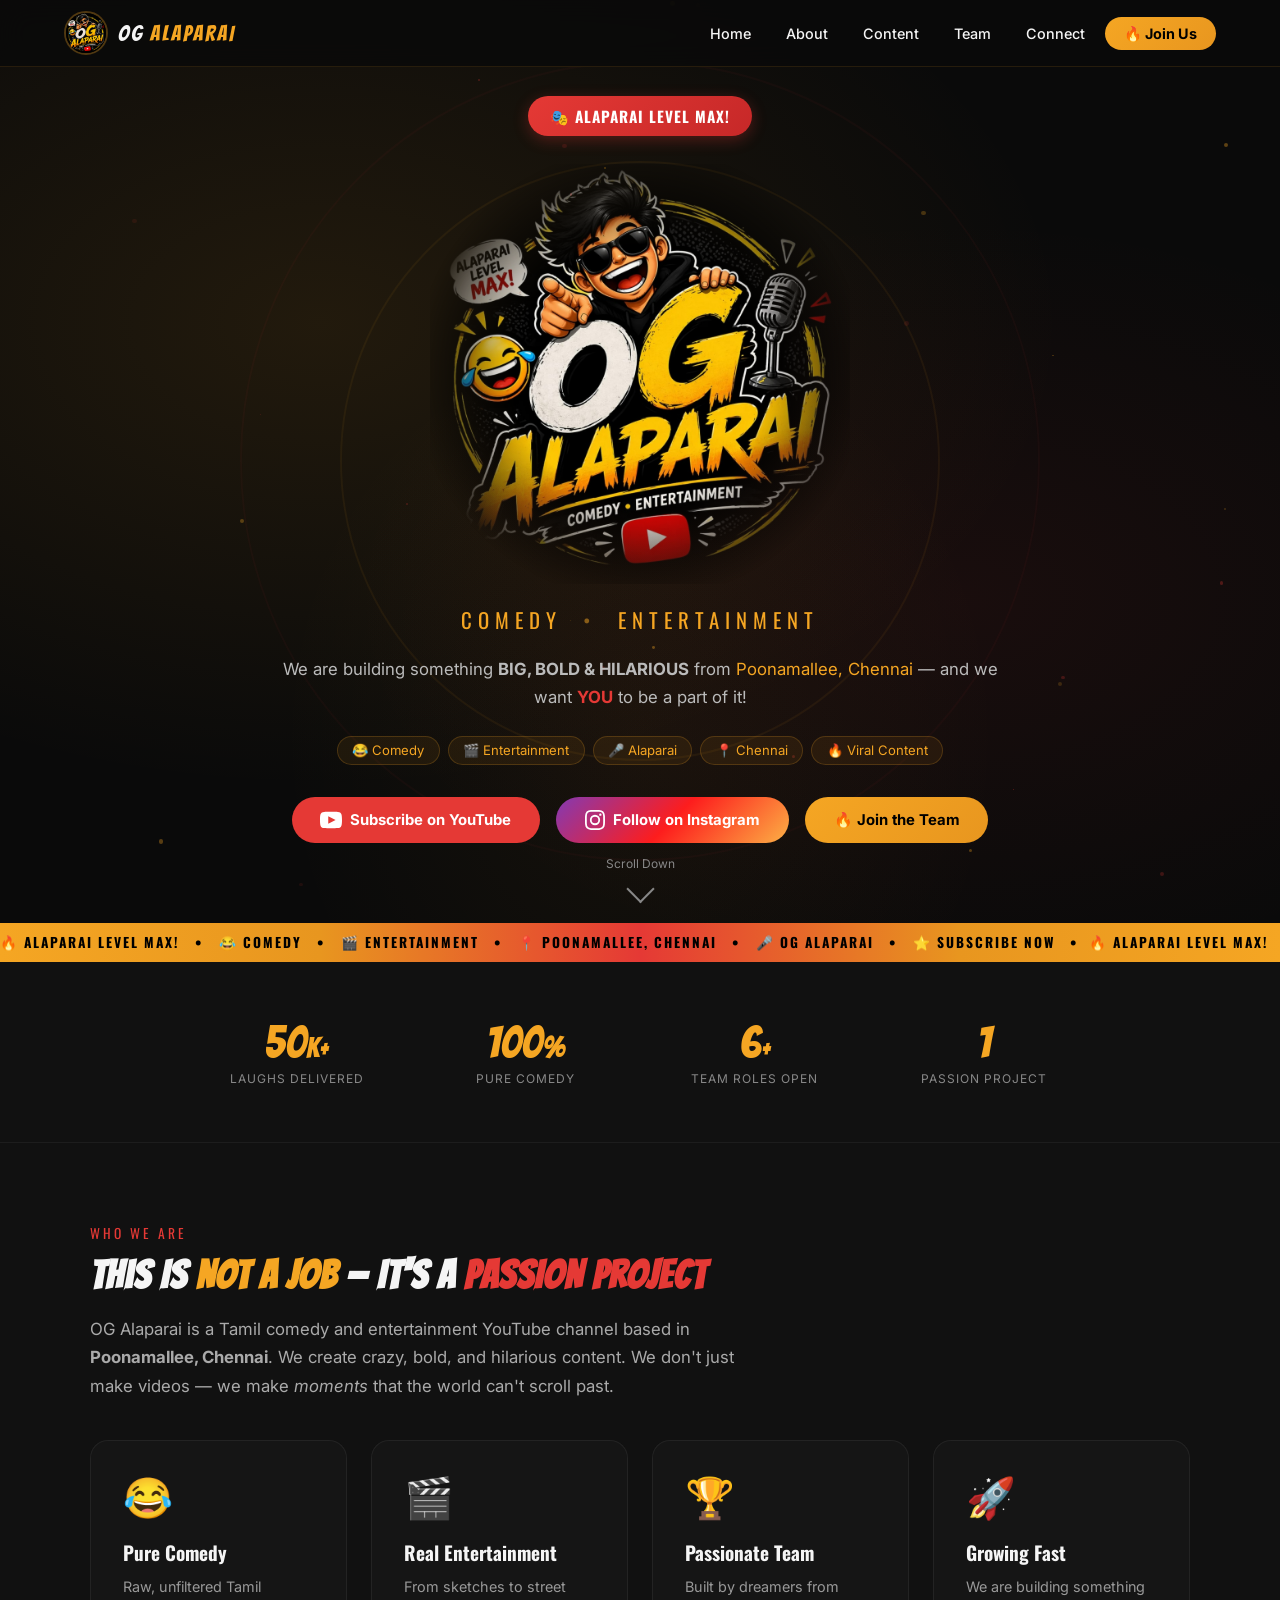
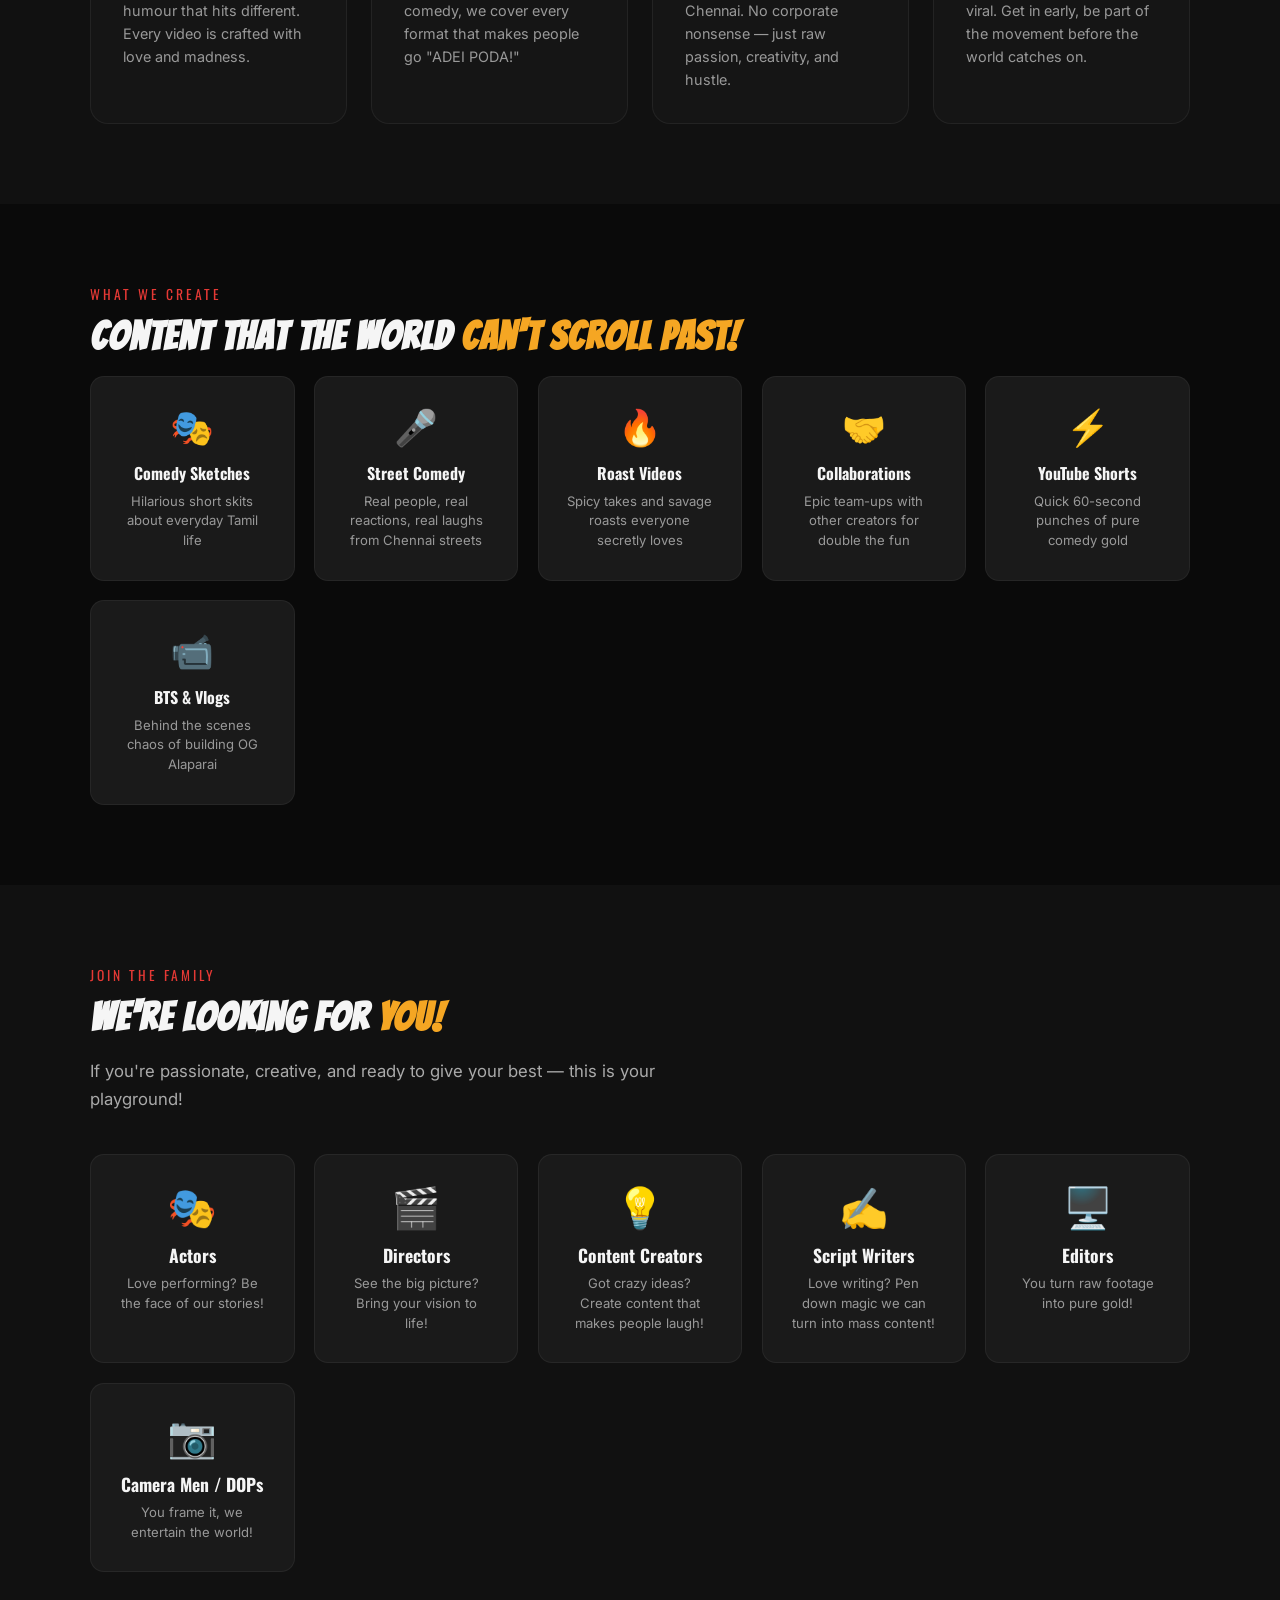
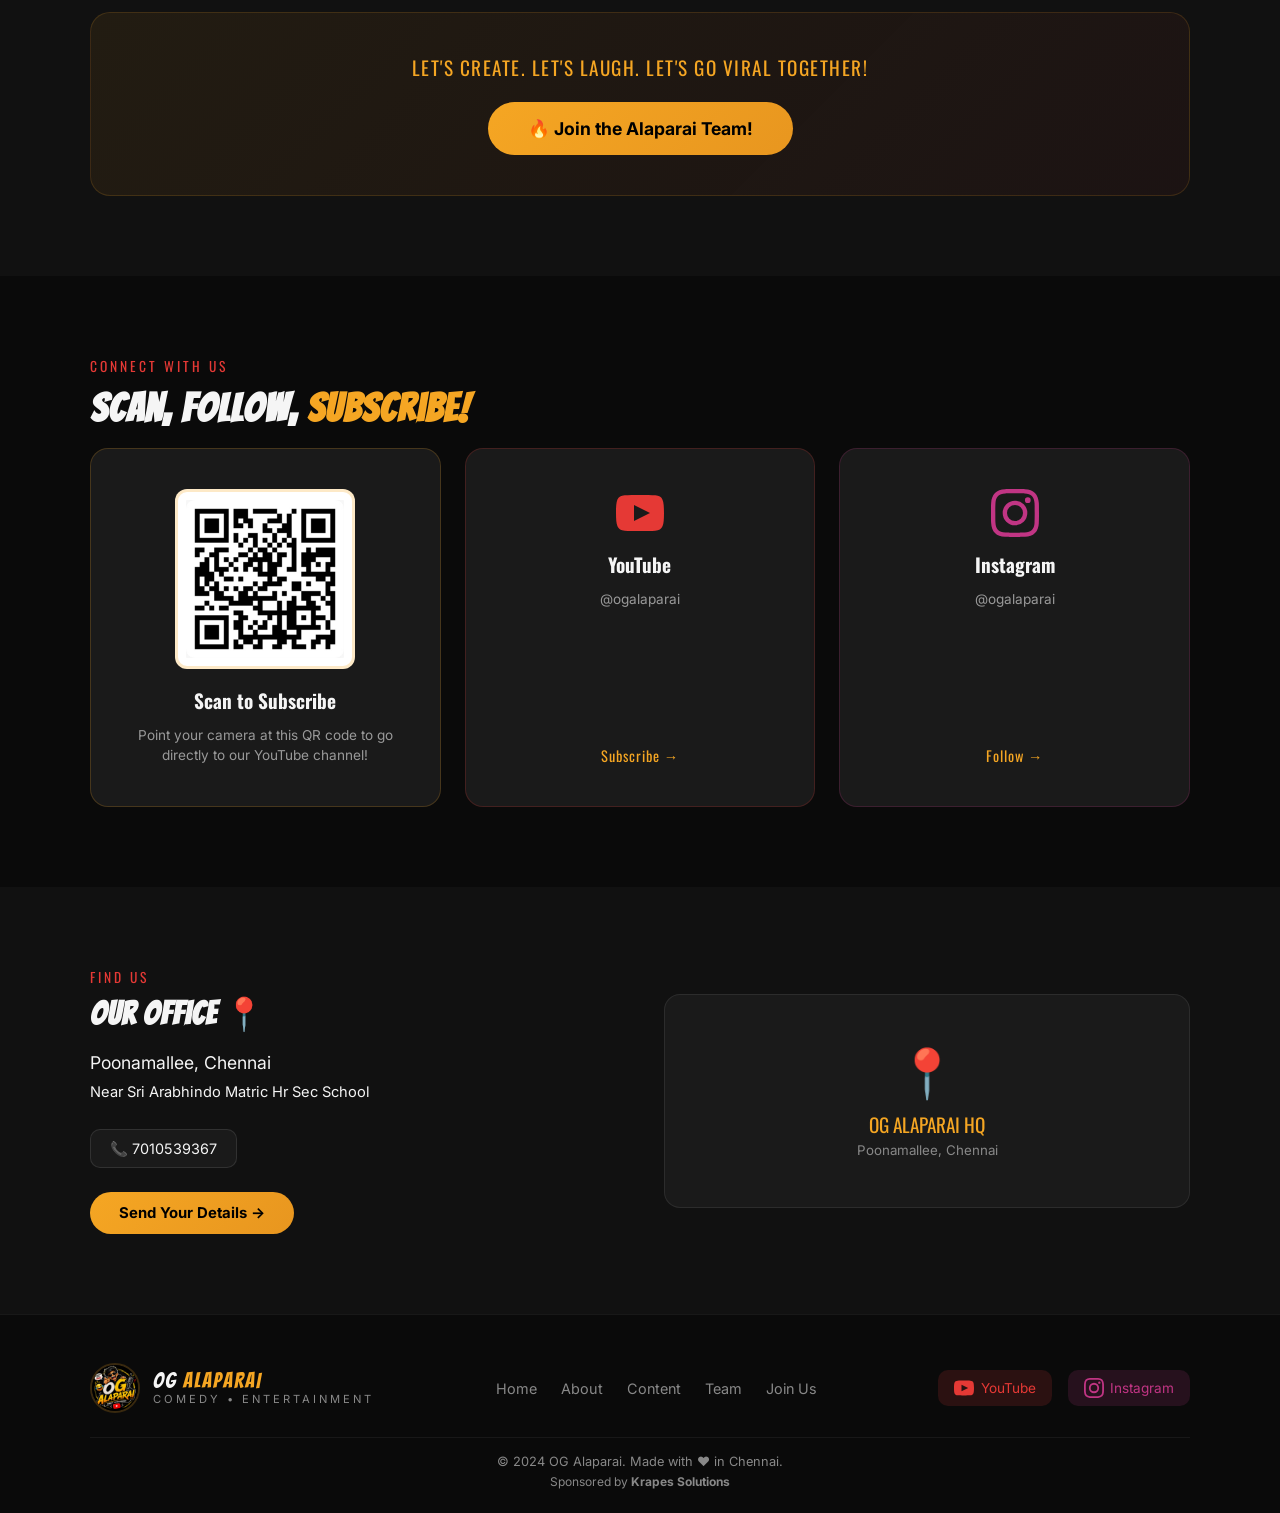
==== index.html @ c8358ae7 "Scrolling issues & small errors fix" ====
<!DOCTYPE html>
<html lang="en">
<head>
  <meta charset="UTF-8" />
  <meta name="viewport" content="width=device-width, initial-scale=1.0" />
  <title>OG Alaparai – Comedy • Entertainment | Tamil YouTube Channel</title>
  <meta name="description" content="OG Alaparai – Tamil comedy and entertainment YouTube channel from Poonamallee, Chennai. Alaparai Level Max! Subscribe now." />
  <link rel="icon" href="logo.png" type="image/png" />
  <link rel="preconnect" href="https://fonts.googleapis.com" />
  <link rel="preconnect" href="https://fonts.gstatic.com" crossorigin />
  <link href="https://fonts.googleapis.com/css2?family=Bangers&family=Oswald:wght@400;600;700&family=Inter:wght@300;400;600;700&display=swap" rel="stylesheet" />
  <link rel="stylesheet" href="style.css" />
</head>
<body>

  <!-- ===== NAVBAR ===== -->
  <nav id="navbar">
    <div class="nav-container">
      <a href="index.html" class="nav-logo">
        <img src="logo.png" alt="OG Alaparai Logo" id="nav-logo-img" />
        <span class="nav-brand">OG <span class="gold">ALAPARAI</span></span>
      </a>
      <ul class="nav-links" id="nav-links">
        <li><a href="index.html" class="nav-link active">Home</a></li>
        <li><a href="about.html" class="nav-link">About</a></li>
        <li><a href="content.html" class="nav-link">Content</a></li>
        <li><a href="team.html" class="nav-link">Team</a></li>
        <li><a href="connect.html" class="nav-link">Connect</a></li>
        <li><a href="join.html" class="nav-link nav-cta">🔥 Join Us</a></li>
      </ul>
      <button class="hamburger" id="hamburger" aria-label="Open menu">
        <span></span><span></span><span></span>
      </button>
    </div>
  </nav>

  <!-- ===== HERO SECTION ===== -->
  <section id="home" class="hero">
    <div class="hero-bg-overlay"></div>
    <div class="hero-particles" id="particles"></div>
    <!-- Decorative gold rings -->
    <div class="hero-ring ring1"></div>
    <div class="hero-ring ring2"></div>
    <!-- Confetti -->
    <div class="confetti-wrap" id="confetti"></div>

    <div class="hero-content">
      <div class="hero-badge bounce">🎭 ALAPARAI LEVEL MAX!</div>

      <div class="hero-logo-wrap">
        <img src="logo.png" alt="OG Alaparai" class="hero-logo" />
      </div>

      <div class="hero-tagline">
        <span class="tagline-word">COMEDY</span>
        <span class="tagline-dot">•</span>
        <span class="tagline-word">ENTERTAINMENT</span>
      </div>

      <p class="hero-sub">We are building something <strong>BIG, BOLD &amp; HILARIOUS</strong> from <span class="gold">Poonamallee, Chennai</span> — and we want <strong class="red">YOU</strong> to be a part of it!</p>

      <div class="hero-tags">
        <span class="tag">😂 Comedy</span>
        <span class="tag">🎬 Entertainment</span>
        <span class="tag">🎤 Alaparai</span>
        <span class="tag">📍 Chennai</span>
        <span class="tag">🔥 Viral Content</span>
      </div>

      <div class="hero-btns">
        <a href="https://www.youtube.com/@OG_Alaparai" target="_blank" rel="noopener" class="btn btn-yt" id="yt-subscribe-btn">
          <svg viewBox="0 0 24 24" fill="currentColor" width="22" height="22"><path d="M19.615 3.184c-3.604-.246-11.631-.245-15.23 0-3.897.266-4.356 2.62-4.385 8.816.029 6.185.484 8.549 4.385 8.816 3.6.245 11.626.246 15.23 0 3.897-.266 4.356-2.62 4.385-8.816-.029-6.185-.484-8.549-4.385-8.816zm-10.615 12.816v-8l8 3.993-8 4.007z"/></svg>
          Subscribe on YouTube
        </a>
        <a href="https://www.instagram.com/ogalaparai?igsh=MXBjYnR4ajNsdXlrcw==" target="_blank" rel="noopener" class="btn btn-ig" id="ig-follow-btn">
          <svg viewBox="0 0 24 24" fill="currentColor" width="20" height="20"><path d="M12 2.163c3.204 0 3.584.012 4.85.07 3.252.148 4.771 1.691 4.919 4.919.058 1.265.069 1.645.069 4.849 0 3.205-.012 3.584-.069 4.849-.149 3.225-1.664 4.771-4.919 4.919-1.266.058-1.644.07-4.85.07-3.204 0-3.584-.012-4.849-.07-3.26-.149-4.771-1.699-4.919-4.92-.058-1.265-.07-1.644-.07-4.849 0-3.204.013-3.583.07-4.849.149-3.227 1.664-4.771 4.919-4.919 1.266-.057 1.645-.069 4.849-.069zM12 0C8.741 0 8.333.014 7.053.072 2.695.272.273 2.69.073 7.052.014 8.333 0 8.741 0 12c0 3.259.014 3.668.072 4.948.2 4.358 2.618 6.78 6.98 6.98C8.333 23.986 8.741 24 12 24c3.259 0 3.668-.014 4.948-.072 4.354-.2 6.782-2.618 6.979-6.98.059-1.28.073-1.689.073-4.948 0-3.259-.014-3.667-.072-4.947-.196-4.354-2.617-6.78-6.979-6.98C15.668.014 15.259 0 12 0zm0 5.838a6.162 6.162 0 100 12.324 6.162 6.162 0 000-12.324zM12 16a4 4 0 110-8 4 4 0 010 8zm6.406-11.845a1.44 1.44 0 100 2.881 1.44 1.44 0 000-2.881z"/></svg>
          Follow on Instagram
        </a>
        <a href="join.html" class="btn btn-gold" id="join-team-btn">🔥 Join the Team</a>
      </div>
    </div>

    <div class="hero-scroll-hint">
      <span>Scroll Down</span>
      <div class="scroll-arrow"></div>
    </div>
  </section>

  <!-- ===== MARQUEE ===== -->
  <div class="marquee-strip">
    <div class="marquee-track">
      <span>🔥 ALAPARAI LEVEL MAX! &nbsp;&nbsp;•&nbsp;&nbsp; 😂 COMEDY &nbsp;&nbsp;•&nbsp;&nbsp; 🎬 ENTERTAINMENT &nbsp;&nbsp;•&nbsp;&nbsp; 📍 POONAMALLEE, CHENNAI &nbsp;&nbsp;•&nbsp;&nbsp; 🎤 OG ALAPARAI &nbsp;&nbsp;•&nbsp;&nbsp; ⭐ SUBSCRIBE NOW &nbsp;&nbsp;•&nbsp;&nbsp;</span>
      <span>🔥 ALAPARAI LEVEL MAX! &nbsp;&nbsp;•&nbsp;&nbsp; 😂 COMEDY &nbsp;&nbsp;•&nbsp;&nbsp; 🎬 ENTERTAINMENT &nbsp;&nbsp;•&nbsp;&nbsp; 📍 POONAMALLEE, CHENNAI &nbsp;&nbsp;•&nbsp;&nbsp; 🎤 OG ALAPARAI &nbsp;&nbsp;•&nbsp;&nbsp; ⭐ SUBSCRIBE NOW &nbsp;&nbsp;•&nbsp;&nbsp;</span>
    </div>
  </div>

  <!-- ===== STATS BAR ===== -->
  <section class="stats-bar">
    <div class="stats-container">
      <div class="stat-item">
        <span class="stat-num" data-target="50">0</span><span class="stat-suffix">K+</span>
        <span class="stat-label">Laughs Delivered</span>
      </div>
      <div class="stat-item">
        <span class="stat-num" data-target="100">0</span><span class="stat-suffix">%</span>
        <span class="stat-label">Pure Comedy</span>
      </div>
      <div class="stat-item">
        <span class="stat-num" data-target="6">0</span><span class="stat-suffix">+</span>
        <span class="stat-label">Team Roles Open</span>
      </div>
      <div class="stat-item">
        <span class="stat-num" data-target="1">0</span><span class="stat-suffix"></span>
        <span class="stat-label">Passion Project</span>
      </div>
    </div>
  </section>

  <!-- ===== ABOUT ===== -->
  <section id="about" class="section about-section">
    <div class="section-container">
      <div class="section-label">WHO WE ARE</div>
      <h2 class="section-title">This Is <span class="gold">NOT A JOB</span> — It's A <span class="red">PASSION PROJECT</span></h2>
      <p class="section-desc">OG Alaparai is a Tamil comedy and entertainment YouTube channel based in <strong>Poonamallee, Chennai</strong>. We create crazy, bold, and hilarious content. We don't just make videos — we make <em>moments</em> that the world can't scroll past.</p>

      <div class="about-grid">
        <div class="about-card glass" id="card-comedy">
          <div class="about-card-icon">😂</div>
          <h3>Pure Comedy</h3>
          <p>Raw, unfiltered Tamil humour that hits different. Every video is crafted with love and madness.</p>
          <div class="card-glow glow-gold"></div>
        </div>
        <div class="about-card glass" id="card-entertainment">
          <div class="about-card-icon">🎬</div>
          <h3>Real Entertainment</h3>
          <p>From sketches to street comedy, we cover every format that makes people go "ADEI PODA!"</p>
          <div class="card-glow glow-red"></div>
        </div>
        <div class="about-card glass" id="card-team">
          <div class="about-card-icon">🏆</div>
          <h3>Passionate Team</h3>
          <p>Built by dreamers from Chennai. No corporate nonsense — just raw passion, creativity, and hustle.</p>
          <div class="card-glow glow-gold"></div>
        </div>
        <div class="about-card glass" id="card-grow">
          <div class="about-card-icon">🚀</div>
          <h3>Growing Fast</h3>
          <p>We are building something viral. Get in early, be part of the movement before the world catches on.</p>
          <div class="card-glow glow-red"></div>
        </div>
      </div>
    </div>
  </section>

  <!-- ===== CONTENT ===== -->
  <section id="content" class="section content-section">
    <div class="section-container">
      <div class="section-label">WHAT WE CREATE</div>
      <h2 class="section-title">Content That The World <span class="gold">Can't Scroll Past!</span></h2>

      <div class="content-grid">
        <div class="content-item" id="content-sketches">
          <div class="content-icon">🎭</div>
          <h4>Comedy Sketches</h4>
          <p>Hilarious short skits about everyday Tamil life</p>
        </div>
        <div class="content-item" id="content-street">
          <div class="content-icon">🎤</div>
          <h4>Street Comedy</h4>
          <p>Real people, real reactions, real laughs from Chennai streets</p>
        </div>
        <div class="content-item" id="content-roast">
          <div class="content-icon">🔥</div>
          <h4>Roast Videos</h4>
          <p>Spicy takes and savage roasts everyone secretly loves</p>
        </div>
        <div class="content-item" id="content-collab">
          <div class="content-icon">🤝</div>
          <h4>Collaborations</h4>
          <p>Epic team-ups with other creators for double the fun</p>
        </div>
        <div class="content-item" id="content-shorts">
          <div class="content-icon">⚡</div>
          <h4>YouTube Shorts</h4>
          <p>Quick 60-second punches of pure comedy gold</p>
        </div>
        <div class="content-item" id="content-vlogs">
          <div class="content-icon">📹</div>
          <h4>BTS &amp; Vlogs</h4>
          <p>Behind the scenes chaos of building OG Alaparai</p>
        </div>
      </div>
    </div>
  </section>

  <!-- ===== TEAM ===== -->
  <section id="team" class="section team-section">
    <div class="section-container">
      <div class="section-label">JOIN THE FAMILY</div>
      <h2 class="section-title">We're Looking For <span class="gold">YOU!</span></h2>
      <p class="section-desc">If you're passionate, creative, and ready to give your best — this is your playground!</p>

      <div class="roles-grid">
        <div class="role-card" id="role-actors"><div class="role-emoji">🎭</div><h4>Actors</h4><p>Love performing? Be the face of our stories!</p></div>
        <div class="role-card" id="role-directors"><div class="role-emoji">🎬</div><h4>Directors</h4><p>See the big picture? Bring your vision to life!</p></div>
        <div class="role-card" id="role-creators"><div class="role-emoji">💡</div><h4>Content Creators</h4><p>Got crazy ideas? Create content that makes people laugh!</p></div>
        <div class="role-card" id="role-writers"><div class="role-emoji">✍️</div><h4>Script Writers</h4><p>Love writing? Pen down magic we can turn into mass content!</p></div>
        <div class="role-card" id="role-editors"><div class="role-emoji">🖥️</div><h4>Editors</h4><p>You turn raw footage into pure gold!</p></div>
        <div class="role-card" id="role-camera"><div class="role-emoji">📷</div><h4>Camera Men / DOPs</h4><p>You frame it, we entertain the world!</p></div>
      </div>

      <div class="join-cta-wrap">
        <p class="cta-text">LET'S CREATE. LET'S LAUGH. LET'S GO VIRAL TOGETHER!</p>
        <a href="join.html" class="btn btn-gold btn-large" id="join-cta-main">🔥 Join the Alaparai Team!</a>
      </div>
    </div>
  </section>

  <!-- ===== CONNECT / QR / SOCIALS ===== -->
  <section id="connect" class="section connect-section">
    <div class="section-container">
      <div class="section-label">CONNECT WITH US</div>
      <h2 class="section-title">Scan, Follow, <span class="gold">Subscribe!</span></h2>

      <div class="connect-grid">
        <!-- QR Code Card -->
        <div class="connect-card qr-card" id="qr-connect-card">
          <img src="qrcode.jpg" alt="Scan QR to subscribe to OG Alaparai YouTube" class="connect-qr" />
          <h4>Scan to Subscribe</h4>
          <p>Point your camera at this QR code to go directly to our YouTube channel!</p>
        </div>

        <!-- YouTube Card -->
        <a href="https://www.youtube.com/@OG_Alaparai" target="_blank" rel="noopener" class="connect-card yt-card" id="yt-connect-card">
          <div class="connect-icon">
            <svg viewBox="0 0 24 24" fill="currentColor" width="48" height="48"><path d="M19.615 3.184c-3.604-.246-11.631-.245-15.23 0-3.897.266-4.356 2.62-4.385 8.816.029 6.185.484 8.549 4.385 8.816 3.6.245 11.626.246 15.23 0 3.897-.266 4.356-2.62 4.385-8.816-.029-6.185-.484-8.549-4.385-8.816zm-10.615 12.816v-8l8 3.993-8 4.007z"/></svg>
          </div>
          <h4>YouTube</h4>
          <p>@ogalaparai</p>
          <span class="connect-action">Subscribe →</span>
        </a>

        <!-- Instagram Card -->
        <a href="https://www.instagram.com/ogalaparai?igsh=MXBjYnR4ajNsdXlrcw==" target="_blank" rel="noopener" class="connect-card ig-card" id="ig-connect-card">
          <div class="connect-icon">
            <svg viewBox="0 0 24 24" fill="currentColor" width="48" height="48"><path d="M12 2.163c3.204 0 3.584.012 4.85.07 3.252.148 4.771 1.691 4.919 4.919.058 1.265.069 1.645.069 4.849 0 3.205-.012 3.584-.069 4.849-.149 3.225-1.664 4.771-4.919 4.919-1.266.058-1.644.07-4.85.07-3.204 0-3.584-.012-4.849-.07-3.26-.149-4.771-1.699-4.919-4.92-.058-1.265-.07-1.644-.07-4.849 0-3.204.013-3.583.07-4.849.149-3.227 1.664-4.771 4.919-4.919 1.266-.057 1.645-.069 4.849-.069zM12 0C8.741 0 8.333.014 7.053.072 2.695.272.273 2.69.073 7.052.014 8.333 0 8.741 0 12c0 3.259.014 3.668.072 4.948.2 4.358 2.618 6.78 6.98 6.98C8.333 23.986 8.741 24 12 24c3.259 0 3.668-.014 4.948-.072 4.354-.2 6.782-2.618 6.979-6.98.059-1.28.073-1.689.073-4.948 0-3.259-.014-3.667-.072-4.947-.196-4.354-2.617-6.78-6.979-6.98C15.668.014 15.259 0 12 0zm0 5.838a6.162 6.162 0 100 12.324 6.162 6.162 0 000-12.324zM12 16a4 4 0 110-8 4 4 0 010 8zm6.406-11.845a1.44 1.44 0 100 2.881 1.44 1.44 0 000-2.881z"/></svg>
          </div>
          <h4>Instagram</h4>
          <p>@ogalaparai</p>
          <span class="connect-action">Follow →</span>
        </a>
      </div>
    </div>
  </section>

  <!-- ===== LOCATION ===== -->
  <section class="section location-section">
    <div class="section-container">
      <div class="location-card">
        <div class="location-info">
          <div class="section-label">FIND US</div>
          <h2 class="section-title" style="font-size:2rem;">Our Office 📍</h2>
          <p class="location-address">Poonamallee, Chennai<br/><small>Near Sri Arabhindo Matric Hr Sec School</small></p>
          <div class="contact-row">
            <a href="tel:7010539367" class="contact-btn" id="contact-phone1">📞 7010539367</a>
          </div>
          <a href="join.html" class="btn btn-gold" style="margin-top:1.5rem;display:inline-block" id="contact-join-btn">Send Your Details →</a>
        </div>
        <div class="location-map-placeholder">
          <div class="map-mock">
            <div class="map-pin">📍</div>
            <p>OG ALAPARAI HQ</p>
            <small>Poonamallee, Chennai</small>
          </div>
        </div>
      </div>
    </div>
  </section>

  <!-- ===== FOOTER ===== -->
  <footer class="footer">
    <div class="footer-container">
      <div class="footer-top">
        <div class="footer-logo">
          <img src="logo.png" alt="OG Alaparai" class="footer-logo-img" />
          <div>
            <div class="footer-brand">OG <span class="gold">ALAPARAI</span></div>
            <div class="footer-tagline">COMEDY • ENTERTAINMENT</div>
          </div>
        </div>
        <div class="footer-links">
          <a href="index.html">Home</a>
          <a href="about.html">About</a>
          <a href="content.html">Content</a>
          <a href="team.html">Team</a>
          <a href="join.html">Join Us</a>
        </div>
        <div class="footer-social">
          <a href="https://www.youtube.com/@OG_Alaparai" target="_blank" rel="noopener" class="social-btn yt" id="footer-yt">
            <svg viewBox="0 0 24 24" fill="currentColor" width="20" height="20"><path d="M19.615 3.184c-3.604-.246-11.631-.245-15.23 0-3.897.266-4.356 2.62-4.385 8.816.029 6.185.484 8.549 4.385 8.816 3.6.245 11.626.246 15.23 0 3.897-.266 4.356-2.62 4.385-8.816-.029-6.185-.484-8.549-4.385-8.816zm-10.615 12.816v-8l8 3.993-8 4.007z"/></svg>
            YouTube
          </a>
          <a href="https://www.instagram.com/ogalaparai?igsh=MXBjYnR4ajNsdXlrcw==" target="_blank" rel="noopener" class="social-btn ig" id="footer-ig">
            <svg viewBox="0 0 24 24" fill="currentColor" width="20" height="20"><path d="M12 2.163c3.204 0 3.584.012 4.85.07 3.252.148 4.771 1.691 4.919 4.919.058 1.265.069 1.645.069 4.849 0 3.205-.012 3.584-.069 4.849-.149 3.225-1.664 4.771-4.919 4.919-1.266.058-1.644.07-4.85.07-3.204 0-3.584-.012-4.849-.07-3.26-.149-4.771-1.699-4.919-4.92-.058-1.265-.07-1.644-.07-4.849 0-3.204.013-3.583.07-4.849.149-3.227 1.664-4.771 4.919-4.919 1.266-.057 1.645-.069 4.849-.069zM12 0C8.741 0 8.333.014 7.053.072 2.695.272.273 2.69.073 7.052.014 8.333 0 8.741 0 12c0 3.259.014 3.668.072 4.948.2 4.358 2.618 6.78 6.98 6.98C8.333 23.986 8.741 24 12 24c3.259 0 3.668-.014 4.948-.072 4.354-.2 6.782-2.618 6.979-6.98.059-1.28.073-1.689.073-4.948 0-3.259-.014-3.667-.072-4.947-.196-4.354-2.617-6.78-6.979-6.98C15.668.014 15.259 0 12 0zm0 5.838a6.162 6.162 0 100 12.324 6.162 6.162 0 000-12.324zM12 16a4 4 0 110-8 4 4 0 010 8zm6.406-11.845a1.44 1.44 0 100 2.881 1.44 1.44 0 000-2.881z"/></svg>
            Instagram
          </a>
        </div>
      </div>
      <div class="footer-bottom">
        <p>© 2024 OG Alaparai. Made with ❤️ in Chennai.</p>
        <p class="footer-sponsor">Sponsored by <strong>Krapes Solutions</strong></p>
      </div>
    </div>
  </footer>

  <script src="script.js"></script>
</body>
</html>
---- style.css ----
/* ===== RESET ===== */
*,
*::before,
*::after {
  margin: 0;
  padding: 0;
  box-sizing: border-box
}

:root {
  --black: #0a0a0a;
  --dark: #111;
  --card: #1a1a1a;
  --gold: #f5a623;
  --gold-light: #ffd700;
  --red: #e53935;
  --white: #f5f5f5;
  --gray: #888;
  --font-display: 'Bangers', cursive;
  --font-heading: 'Oswald', sans-serif;
  --font-body: 'Inter', sans-serif
}

html {
  scroll-behavior: smooth
}

body {
  font-family: var(--font-body);
  background: var(--black);
  color: var(--white);
  overflow-x: hidden
}

a {
  text-decoration: none;
  color: inherit
}

.gold {
  color: var(--gold)
}

.red {
  color: var(--red)
}

/* ===== NAV ===== */
#navbar {
  position: fixed;
  top: 0;
  left: 0;
  width: 100%;
  z-index: 1000;
  background: rgba(10, 10, 10, .85);
  backdrop-filter: blur(14px);
  border-bottom: 1px solid rgba(245, 166, 35, .12);
  transition: .3s
}

.nav-container {
  max-width: 1200px;
  margin: 0 auto;
  padding: .7rem 1.5rem;
  display: flex;
  align-items: center;
  justify-content: space-between
}

.nav-logo {
  display: flex;
  align-items: center;
  gap: .6rem
}

#nav-logo-img {
  width: 44px;
  height: 44px;
  border-radius: 50%;
  object-fit: cover;
  border: 2px solid rgba(245, 166, 35, .3)
}

.nav-brand {
  font-family: var(--font-display);
  font-size: 1.4rem;
  letter-spacing: 2px
}

.nav-links {
  display: flex;
  list-style: none;
  gap: .2rem;
  align-items: center
}

.nav-link {
  padding: .5rem 1rem;
  border-radius: 8px;
  font-weight: 500;
  font-size: .9rem;
  transition: .25s
}

.nav-link:hover,
.nav-link.active {
  color: var(--gold)
}

.nav-cta {
  background: linear-gradient(135deg, var(--gold), #e8961f);
  color: #000 !important;
  font-weight: 700;
  border-radius: 20px;
  padding: .5rem 1.2rem !important
}

.nav-cta:hover {
  transform: scale(1.05);
  box-shadow: 0 0 20px rgba(245, 166, 35, .4)
}

.hamburger {
  display: none;
  flex-direction: column;
  gap: 5px;
  background: none;
  border: none;
  cursor: pointer;
  padding: 5px
}

.hamburger span {
  width: 26px;
  height: 3px;
  background: var(--white);
  border-radius: 3px;
  transition: .3s
}

/* ===== HERO ===== */
.hero {
  position: relative;
  min-height: 100vh;
  display: flex;
  align-items: center;
  justify-content: center;
  padding: 6rem 2rem 5rem;
  background: var(--black);
  overflow: hidden
}

.hero-bg-overlay {
  position: absolute;
  inset: 0;
  background: radial-gradient(ellipse at 25% 35%, rgba(245, 166, 35, .1) 0%, transparent 55%), radial-gradient(ellipse at 75% 65%, rgba(229, 57, 53, .07) 0%, transparent 45%), radial-gradient(ellipse at 50% 80%, rgba(245, 166, 35, .05) 0%, transparent 40%)
}

.hero-ring {
  position: absolute;
  border-radius: 50%;
  border: 2px solid rgba(245, 166, 35, .06);
  pointer-events: none
}

.ring1 {
  width: 600px;
  height: 600px;
  top: 50%;
  left: 50%;
  transform: translate(-50%, -50%);
  animation: spinSlow 30s linear infinite
}

.ring2 {
  width: 800px;
  height: 800px;
  top: 50%;
  left: 50%;
  transform: translate(-50%, -50%);
  border-color: rgba(229, 57, 53, .04);
  animation: spinSlow 45s linear infinite reverse
}

@keyframes spinSlow {
  to {
    transform: translate(-50%, -50%) rotate(360deg)
  }
}

.hero-content {
  position: relative;
  z-index: 2;
  text-align: center;
  max-width: 750px
}

.hero-badge {
  display: inline-block;
  background: linear-gradient(135deg, var(--red), #c62828);
  color: #fff;
  padding: .55rem 1.4rem;
  border-radius: 24px;
  font-family: var(--font-heading);
  font-weight: 700;
  font-size: .95rem;
  letter-spacing: 1px;
  margin-bottom: 1.8rem;
  box-shadow: 0 4px 15px rgba(229, 57, 53, .3)
}

.bounce {
  animation: bounce 2s infinite
}

@keyframes bounce {

  0%,
  100% {
    transform: translateY(0)
  }

  50% {
    transform: translateY(-8px)
  }
}

.hero-logo-wrap {
  margin: 0 auto 1rem;
  position: relative
}

.hero-logo {
  max-width: 420px;
  width: 100%;
  filter: drop-shadow(0 0 40px rgba(245, 166, 35, .25));
  animation: logoFloat 4s ease-in-out infinite;
  -webkit-mask-image: radial-gradient(ellipse 75% 75% at center, #000 40%, transparent 72%);
  mask-image: radial-gradient(ellipse 75% 75% at center, #000 40%, transparent 72%)
}

@keyframes logoFloat {

  0%,
  100% {
    transform: translateY(0)
  }

  50% {
    transform: translateY(-10px)
  }
}

.hero-tagline {
  font-family: var(--font-heading);
  font-size: 1.3rem;
  letter-spacing: 6px;
  color: var(--gold);
  margin-bottom: 1.2rem;
  text-transform: uppercase
}

.tagline-dot {
  margin: 0 .6rem;
  opacity: .5
}

.hero-sub {
  font-size: 1.05rem;
  color: #bbb;
  line-height: 1.7;
  margin-bottom: 1.5rem
}

.hero-tags {
  display: flex;
  flex-wrap: wrap;
  justify-content: center;
  gap: .5rem;
  margin-bottom: 2rem
}

.tag {
  background: rgba(245, 166, 35, .08);
  border: 1px solid rgba(245, 166, 35, .2);
  padding: .35rem .9rem;
  border-radius: 20px;
  font-size: .82rem;
  color: var(--gold);
  transition: .25s
}

.tag:hover {
  background: rgba(245, 166, 35, .15);
  transform: translateY(-2px)
}

.hero-btns {
  display: flex;
  gap: 1rem;
  justify-content: center;
  flex-wrap: wrap
}

.btn {
  display: inline-flex;
  align-items: center;
  gap: .5rem;
  padding: .75rem 1.8rem;
  border-radius: 30px;
  font-weight: 700;
  font-size: .93rem;
  border: none;
  cursor: pointer;
  transition: .3s
}

.btn-yt {
  background: #e53935;
  color: #fff
}

.btn-yt:hover {
  background: #c62828;
  transform: translateY(-3px);
  box-shadow: 0 8px 25px rgba(229, 57, 53, .4)
}

.btn-ig {
  background: linear-gradient(135deg, #833ab4, #fd1d1d, #fcb045);
  color: #fff
}

.btn-ig:hover {
  transform: translateY(-3px);
  box-shadow: 0 8px 25px rgba(131, 58, 180, .4)
}

.btn-gold {
  background: linear-gradient(135deg, var(--gold), #e8961f);
  color: #000
}

.btn-gold:hover {
  transform: translateY(-3px);
  box-shadow: 0 8px 25px rgba(245, 166, 35, .4)
}

.btn-large {
  padding: 1rem 2.5rem;
  font-size: 1.1rem
}

.btn-full {
  width: 100%;
  justify-content: center
}

/* Hero QR */
.hero-qr {
  position: absolute;
  right: 3rem;
  bottom: 3rem;
  z-index: 3;
  text-align: center;
  animation: fadeInUp 1s .5s both
}

.qr-img {
  width: 110px;
  height: 110px;
  border-radius: 12px;
  border: 3px solid rgba(245, 166, 35, .3);
  transition: .3s;
  background: #fff;
  padding: 4px
}

.qr-img:hover {
  transform: scale(1.1);
  box-shadow: 0 0 25px rgba(245, 166, 35, .3)
}

.qr-label {
  display: block;
  font-size: .7rem;
  color: var(--gray);
  margin-top: .4rem;
  letter-spacing: 1px;
  font-family: var(--font-heading)
}

@keyframes fadeInUp {
  from {
    opacity: 0;
    transform: translateY(20px)
  }

  to {
    opacity: 1;
    transform: translateY(0)
  }
}

.hero-scroll-hint {
  position: absolute;
  bottom: 1.5rem;
  left: 50%;
  transform: translateX(-50%);
  text-align: center;
  color: var(--gray);
  font-size: .75rem;
  z-index: 3
}

.scroll-arrow {
  width: 20px;
  height: 20px;
  border-right: 2px solid var(--gray);
  border-bottom: 2px solid var(--gray);
  transform: rotate(45deg);
  margin: .5rem auto 0;
  animation: scrollBounce 1.5s infinite
}

@keyframes scrollBounce {

  0%,
  100% {
    transform: rotate(45deg) translateY(0)
  }

  50% {
    transform: rotate(45deg) translateY(6px)
  }
}

/* ===== MARQUEE ===== */
.marquee-strip {
  background: linear-gradient(90deg, var(--gold), #e8961f, var(--red), #e8961f, var(--gold));
  padding: .6rem 0;
  overflow: hidden;
  white-space: nowrap
}

.marquee-track {
  display: flex;
  animation: marquee 20s linear infinite
}

.marquee-track span {
  font-family: var(--font-heading);
  font-size: .85rem;
  font-weight: 700;
  color: #000;
  letter-spacing: 2px;
  flex-shrink: 0
}

@keyframes marquee {
  to {
    transform: translateX(-50%)
  }
}

/* ===== STATS BAR ===== */
.stats-bar {
  background: var(--dark);
  border-bottom: 1px solid rgba(255, 255, 255, .05);
  padding: 2.5rem 2rem
}

.stats-container {
  max-width: 900px;
  margin: 0 auto;
  display: grid;
  grid-template-columns: repeat(4, 1fr);
  gap: 1rem;
  text-align: center
}

.stat-item {
  padding: 1rem
}

.stat-num {
  font-family: var(--font-display);
  font-size: 2.8rem;
  color: var(--gold)
}

.stat-suffix {
  font-family: var(--font-display);
  font-size: 1.8rem;
  color: var(--gold)
}

.stat-label {
  display: block;
  font-size: .75rem;
  color: var(--gray);
  margin-top: .3rem;
  letter-spacing: 1px;
  text-transform: uppercase
}

/* ===== SECTIONS ===== */
.section {
  padding: 5rem 2rem
}

.section-container {
  max-width: 1100px;
  margin: 0 auto
}

.section-label {
  font-family: var(--font-heading);
  color: var(--red);
  font-size: .85rem;
  letter-spacing: 3px;
  margin-bottom: .5rem;
  text-transform: uppercase
}

.section-title {
  font-family: var(--font-display);
  font-size: 2.5rem;
  letter-spacing: 1px;
  margin-bottom: 1rem;
  line-height: 1.2
}

.section-desc {
  color: #aaa;
  font-size: 1.05rem;
  max-width: 650px;
  line-height: 1.7;
  margin-bottom: 2.5rem
}

/* ABOUT */
.about-section {
  background: var(--dark)
}

.about-grid {
  display: grid;
  grid-template-columns: repeat(auto-fit, minmax(240px, 1fr));
  gap: 1.5rem
}

.about-card {
  position: relative;
  background: rgba(26, 26, 26, .6);
  border: 1px solid rgba(255, 255, 255, .06);
  border-radius: 18px;
  padding: 2rem;
  overflow: hidden;
  transition: .4s
}

.about-card:hover {
  transform: translateY(-8px);
  border-color: var(--gold)
}

.about-card.glass {
  backdrop-filter: blur(10px)
}

.about-card-icon {
  font-size: 2.5rem;
  margin-bottom: 1rem
}

.about-card h3 {
  font-family: var(--font-heading);
  font-size: 1.2rem;
  margin-bottom: .5rem
}

.about-card p {
  color: #999;
  font-size: .9rem;
  line-height: 1.6
}

.card-glow {
  position: absolute;
  width: 120px;
  height: 120px;
  border-radius: 50%;
  filter: blur(60px);
  opacity: 0;
  transition: .5s;
  pointer-events: none;
  bottom: -30px;
  right: -30px
}

.glow-gold {
  background: var(--gold)
}

.glow-red {
  background: var(--red)
}

.about-card:hover .card-glow {
  opacity: .15
}

/* CONTENT */
.content-section {
  background: var(--black)
}

.content-grid {
  display: grid;
  grid-template-columns: repeat(auto-fit, minmax(200px, 1fr));
  gap: 1.2rem
}

.content-item {
  background: var(--card);
  border: 1px solid rgba(255, 255, 255, .05);
  border-radius: 14px;
  padding: 1.8rem;
  text-align: center;
  transition: .3s
}

.content-item:hover {
  border-color: var(--gold);
  transform: translateY(-5px);
  box-shadow: 0 8px 25px rgba(245, 166, 35, .08)
}

.content-icon {
  font-size: 2.2rem;
  margin-bottom: .8rem
}

.content-item h4 {
  font-family: var(--font-heading);
  margin-bottom: .4rem
}

.content-item p {
  color: #999;
  font-size: .82rem;
  line-height: 1.5
}

/* TEAM */
.team-section {
  background: var(--dark)
}

.roles-grid {
  display: grid;
  grid-template-columns: repeat(auto-fit, minmax(200px, 1fr));
  gap: 1.2rem;
  margin-bottom: 2.5rem
}

.role-card {
  background: var(--card);
  border: 1px solid rgba(255, 255, 255, .06);
  border-radius: 14px;
  padding: 1.8rem;
  text-align: center;
  transition: .35s
}

.role-card:hover {
  border-color: var(--gold);
  transform: translateY(-6px);
  box-shadow: 0 10px 30px rgba(245, 166, 35, .1)
}

.role-card.highlight {
  border-color: rgba(245, 166, 35, .2)
}

.role-emoji {
  font-size: 2.5rem;
  margin-bottom: .6rem
}

.role-card h4 {
  font-family: var(--font-heading);
  font-size: 1.1rem;
  margin-bottom: .4rem
}

.role-card p {
  color: #999;
  font-size: .82rem;
  line-height: 1.5
}

.join-cta-wrap {
  text-align: center;
  padding: 2.5rem;
  background: linear-gradient(135deg, rgba(245, 166, 35, .08), rgba(229, 57, 53, .05));
  border-radius: 20px;
  border: 1px solid rgba(245, 166, 35, .15)
}

.cta-text {
  font-family: var(--font-heading);
  font-size: 1.2rem;
  color: var(--gold);
  margin-bottom: 1.2rem;
  letter-spacing: 1.5px
}

/* ===== CONNECT ===== */
.connect-section {
  background: var(--black)
}

.connect-grid {
  display: grid;
  grid-template-columns: repeat(3, 1fr);
  gap: 1.5rem;
  align-items: stretch
}

.connect-card {
  background: var(--card);
  border: 1px solid rgba(255, 255, 255, .06);
  border-radius: 18px;
  padding: 2.5rem 2rem;
  text-align: center;
  transition: .4s;
  display: flex;
  flex-direction: column;
  align-items: center;
  justify-content: center;
  gap: .6rem
}

.connect-card:hover {
  transform: translateY(-6px)
}

.qr-card {
  border-color: rgba(245, 166, 35, .2)
}

.qr-card:hover {
  box-shadow: 0 12px 35px rgba(245, 166, 35, .12)
}

.connect-qr {
  width: 180px;
  height: 180px;
  border-radius: 12px;
  border: 3px solid rgba(245, 166, 35, .25);
  background: #fff;
  padding: 8px;
  margin-bottom: .5rem
}

.connect-card h4 {
  font-family: var(--font-heading);
  font-size: 1.2rem
}

.connect-card p {
  color: #999;
  font-size: .85rem;
  line-height: 1.5
}

.yt-card {
  border-color: rgba(229, 57, 53, .2)
}

.yt-card:hover {
  border-color: #e53935;
  box-shadow: 0 12px 35px rgba(229, 57, 53, .12)
}

.yt-card .connect-icon {
  color: #e53935
}

.ig-card {
  border-color: rgba(193, 53, 132, .2)
}

.ig-card:hover {
  border-color: #c13584;
  box-shadow: 0 12px 35px rgba(193, 53, 132, .12)
}

.ig-card .connect-icon {
  color: #c13584
}

.connect-action {
  font-family: var(--font-heading);
  font-size: .9rem;
  color: var(--gold);
  letter-spacing: 1px;
  margin-top: auto
}

/* LOCATION */
.location-section {
  background: var(--dark)
}

.location-card {
  display: grid;
  grid-template-columns: 1fr 1fr;
  gap: 3rem;
  align-items: center
}

.location-address {
  font-size: 1.1rem;
  margin-bottom: 1.5rem;
  line-height: 1.6
}

.contact-row {
  display: flex;
  gap: 1rem;
  flex-wrap: wrap
}

.contact-btn {
  background: var(--card);
  border: 1px solid rgba(255, 255, 255, .1);
  padding: .6rem 1.2rem;
  border-radius: 10px;
  font-size: .9rem;
  transition: .25s
}

.contact-btn:hover {
  border-color: var(--gold);
  color: var(--gold)
}

.map-mock {
  background: var(--card);
  border: 1px solid rgba(255, 255, 255, .08);
  border-radius: 16px;
  padding: 3rem;
  text-align: center
}

.map-pin {
  font-size: 3rem;
  margin-bottom: .5rem;
  animation: bounce 2s infinite
}

.map-mock p {
  font-family: var(--font-heading);
  font-size: 1.2rem;
  color: var(--gold)
}

.map-mock small {
  color: var(--gray)
}

/* ===== FOOTER ===== */
.footer {
  background: var(--black);
  border-top: 1px solid rgba(255, 255, 255, .06);
  padding: 3rem 2rem 1.5rem
}

.footer-container {
  max-width: 1100px;
  margin: 0 auto
}

.footer-top {
  display: flex;
  align-items: center;
  justify-content: space-between;
  flex-wrap: wrap;
  gap: 1.5rem;
  margin-bottom: 1.5rem
}

.footer-logo {
  display: flex;
  align-items: center;
  gap: .8rem
}

.footer-logo-img {
  width: 50px;
  height: 50px;
  border-radius: 50%;
  object-fit: cover;
  border: 2px solid rgba(245, 166, 35, .2)
}

.footer-brand {
  font-family: var(--font-display);
  font-size: 1.3rem;
  letter-spacing: 2px
}

.footer-tagline {
  font-size: .7rem;
  color: var(--gray);
  letter-spacing: 3px
}

.footer-links {
  display: flex;
  gap: 1.5rem;
  flex-wrap: wrap
}

.footer-links a {
  color: var(--gray);
  font-size: .9rem;
  transition: .25s
}

.footer-links a:hover {
  color: var(--gold)
}

.footer-social {
  display: flex;
  gap: 1rem
}

.social-btn {
  display: inline-flex;
  align-items: center;
  gap: .4rem;
  padding: .5rem 1rem;
  border-radius: 10px;
  font-size: .85rem;
  transition: .25s
}

.social-btn.yt {
  background: rgba(229, 57, 53, .15);
  color: #e53935
}

.social-btn.yt:hover {
  background: #e53935;
  color: #fff
}

.social-btn.ig {
  background: rgba(193, 53, 132, .15);
  color: #c13584
}

.social-btn.ig:hover {
  background: #c13584;
  color: #fff
}

.footer-bottom {
  border-top: 1px solid rgba(255, 255, 255, .06);
  padding-top: 1rem;
  color: var(--gray);
  font-size: .8rem;
  text-align: center
}

.footer-sponsor {
  margin-top: .3rem;
  font-size: .75rem
}

/* ===== JOIN PAGE ===== */
.join-hero {
  position: relative;
  min-height: 50vh;
  display: flex;
  align-items: center;
  justify-content: center;
  padding: 7rem 2rem 3rem;
  background: var(--black);
  overflow: hidden;
  text-align: center
}

.join-hero-overlay {
  position: absolute;
  inset: 0;
  background: radial-gradient(ellipse at center, rgba(245, 166, 35, .1), transparent 70%)
}

.join-hero-content {
  position: relative;
  z-index: 2
}

.join-title {
  font-family: var(--font-display);
  font-size: 3.5rem;
  letter-spacing: 2px;
  line-height: 1.1;
  margin-bottom: 1rem
}

.join-subtitle {
  font-family: var(--font-heading);
  color: var(--gray);
  font-size: 1.1rem;
  letter-spacing: 2px
}

.floating-emojis {
  position: absolute;
  inset: 0;
  pointer-events: none;
  overflow: hidden
}

.fe {
  position: absolute;
  font-size: 1.8rem;
  opacity: .2;
  animation: floatEmoji 6s infinite ease-in-out
}

.fe1 {
  top: 15%;
  left: 8%;
  animation-delay: 0s
}

.fe2 {
  top: 25%;
  right: 12%;
  animation-delay: 1s
}

.fe3 {
  bottom: 20%;
  left: 15%;
  animation-delay: 2s
}

.fe4 {
  top: 40%;
  right: 8%;
  animation-delay: 3s
}

.fe5 {
  bottom: 30%;
  right: 20%;
  animation-delay: 4s
}

.fe6 {
  top: 60%;
  left: 5%;
  animation-delay: 5s
}

@keyframes floatEmoji {

  0%,
  100% {
    transform: translateY(0) rotate(0deg)
  }

  50% {
    transform: translateY(-20px) rotate(10deg)
  }
}

/* PERKS */
.perks-section {
  background: var(--dark)
}

.perks-grid {
  display: grid;
  grid-template-columns: 1fr auto 1fr;
  gap: 2rem;
  align-items: center
}

.perks-card {
  background: var(--card);
  border-radius: 16px;
  padding: 2rem;
  border: 1px solid rgba(255, 255, 255, .06)
}

.perks-card h3 {
  font-family: var(--font-heading);
  margin-bottom: 1rem;
  font-size: 1.2rem
}

.perks-card ul {
  list-style: none
}

.perks-card li {
  padding: .4rem 0;
  font-size: .9rem;
  color: #ccc
}

.get-card {
  border-color: rgba(76, 175, 80, .2)
}

.need-card {
  border-color: rgba(245, 166, 35, .2)
}

.perks-center {
  text-align: center
}

.perks-fire {
  font-size: 3rem;
  margin-bottom: 1rem;
  animation: bounce 2s infinite
}

.perks-slogan {
  font-family: var(--font-heading);
  color: var(--gold);
  font-size: 1.1rem;
  line-height: 1.6;
  letter-spacing: 1px
}

/* FORM */
.form-section {
  background: var(--black)
}

.form-wrapper {
  display: grid;
  grid-template-columns: 2fr 1fr;
  gap: 2rem;
  align-items: start
}

.form-card {
  background: var(--card);
  border-radius: 20px;
  padding: 2.5rem;
  border: 1px solid rgba(245, 166, 35, .1)
}

.email-notice {
  display: flex;
  align-items: center;
  gap: 1rem;
  background: rgba(245, 166, 35, .08);
  border: 1px solid rgba(245, 166, 35, .2);
  border-radius: 12px;
  padding: 1rem 1.5rem;
  margin-bottom: 2rem
}

.email-notice-icon {
  font-size: 2rem
}

.email-link {
  color: var(--gold);
  font-size: 1.1rem;
  font-weight: 700;
  display: block;
  margin-top: .2rem
}

.form-row {
  display: grid;
  grid-template-columns: 1fr 1fr;
  gap: 1rem
}

.form-group {
  margin-bottom: 1.2rem
}

.form-group label {
  display: block;
  font-size: .85rem;
  color: #aaa;
  margin-bottom: .4rem;
  font-weight: 500
}

.form-group input,
.form-group select,
.form-group textarea {
  width: 100%;
  padding: .75rem 1rem;
  background: rgba(255, 255, 255, .05);
  border: 1px solid rgba(255, 255, 255, .1);
  border-radius: 10px;
  color: var(--white);
  font-family: var(--font-body);
  font-size: .9rem;
  transition: .25s;
  outline: none
}

.form-group input:focus,
.form-group select:focus,
.form-group textarea:focus {
  border-color: var(--gold);
  box-shadow: 0 0 0 3px rgba(245, 166, 35, .1)
}

.form-group select {
  cursor: pointer;
  appearance: none;
  background-image: url("data:image/svg+xml,%3Csvg xmlns='http://www.w3.org/2000/svg' width='12' height='12' viewBox='0 0 12 12'%3E%3Cpath fill='%23888' d='M6 8L1 3h10z'/%3E%3C/svg%3E");
  background-repeat: no-repeat;
  background-position: right 1rem center
}

.form-group select option {
  background: var(--card);
  color: var(--white)
}

.form-group textarea {
  resize: vertical;
  min-height: 80px
}

.resume-section {
  display: flex;
  align-items: center;
  gap: 1rem;
  background: rgba(229, 57, 53, .08);
  border: 1px solid rgba(229, 57, 53, .2);
  border-radius: 12px;
  padding: 1rem 1.5rem;
  margin-bottom: 1.5rem
}

.resume-icon {
  font-size: 2rem
}

.resume-section strong {
  color: var(--white)
}

.resume-section p {
  font-size: .85rem;
  color: #aaa;
  margin-top: .2rem
}

.email-inline {
  color: var(--gold);
  font-weight: 600
}

.resume-hint {
  font-style: italic;
  font-size: .8rem !important;
  color: var(--gray) !important
}

.direct-email-card {
  background: var(--card);
  border: 1px solid rgba(245, 166, 35, .1);
  border-radius: 20px;
  padding: 2.5rem;
  text-align: center
}

.direct-email-icon {
  font-size: 3rem;
  margin-bottom: 1rem
}

.direct-email-card h3 {
  font-family: var(--font-heading);
  margin-bottom: .8rem
}

.direct-email-card p {
  color: #aaa;
  font-size: .9rem;
  margin-bottom: 1rem
}

.email-direct-btn {
  display: inline-block;
  background: linear-gradient(135deg, var(--gold), #e8961f);
  color: #000;
  font-weight: 700;
  padding: .8rem 2rem;
  border-radius: 12px;
  font-size: 1.1rem;
  transition: .3s
}

.email-direct-btn:hover {
  transform: scale(1.05);
  box-shadow: 0 6px 20px rgba(245, 166, 35, .3)
}

.email-template-hint {
  font-size: .8rem;
  color: var(--gray);
  margin-top: .5rem
}

.join-roles-section {
  background: var(--black)
}

/* ===== RESPONSIVE ===== */
@media(max-width:768px) {
  .nav-links {
    display: none;
    position: absolute;
    top: 100%;
    left: 0;
    width: 100%;
    background: rgba(10, 10, 10, .97);
    flex-direction: column;
    padding: 1rem;
    gap: .3rem;
    border-bottom: 1px solid rgba(245, 166, 35, .1)
  }

  .nav-links.open {
    display: flex
  }

  .hamburger {
    display: flex
  }

  .hero {
    padding: 5rem 1.5rem 2rem
  }

  .hero-logo {
    max-width: 260px
  }

  .hero-qr {
    position: relative;
    right: auto;
    bottom: auto;
    margin: 2rem auto 0
  }

  .hero-ring {
    display: none
  }

  .stats-container {
    grid-template-columns: repeat(2, 1fr)
  }

  .section-title {
    font-size: 2rem
  }

  .connect-grid {
    grid-template-columns: 1fr
  }

  .location-card {
    grid-template-columns: 1fr
  }

  .perks-grid {
    grid-template-columns: 1fr;
    gap: 1.5rem
  }

  .perks-center {
    order: -1
  }

  .form-wrapper {
    grid-template-columns: 1fr
  }

  .form-row {
    grid-template-columns: 1fr
  }

  .join-title {
    font-size: 2.5rem
  }

  .footer-top {
    flex-direction: column;
    text-align: center
  }

  .footer-links,
  .footer-social {
    justify-content: center
  }
}

/* ===== ABOUT PAGE ===== */
.about-hero {
  position: relative;
  min-height: 50vh;
  display: flex;
  align-items: center;
  justify-content: center;
  padding: 7rem 2rem 3rem;
  background: var(--black);
  overflow: hidden;
  text-align: center
}

.about-hero-overlay {
  position: absolute;
  inset: 0;
  background: radial-gradient(ellipse at center, rgba(245, 166, 35, .1), transparent 70%)
}

.about-hero-content {
  position: relative;
  z-index: 2
}

.about-title {
  font-family: var(--font-display);
  font-size: 3.5rem;
  letter-spacing: 2px;
  line-height: 1.1;
  margin-bottom: 1rem
}

.about-subtitle {
  font-family: var(--font-heading);
  color: var(--gray);
  font-size: 1.1rem;
  letter-spacing: 2px
}

.about-intro-section {
  background: var(--dark)
}

.story-section {
  background: var(--black)
}

.story-card {
  display: grid;
  grid-template-columns: 1.2fr 0.8fr;
  gap: 3rem;
  align-items: center;
  background: var(--card);
  border: 1px solid rgba(255, 255, 255, .06);
  border-radius: 20px;
  padding: 3rem
}

.story-info {
  display: flex;
  flex-direction: column
}

.story-text {
  color: #aaa;
  font-size: 1.05rem;
  line-height: 1.7;
  margin-bottom: 1.2rem
}

.story-text:last-child {
  margin-bottom: 0
}

.story-graphic-card {
  position: relative;
  background: rgba(10, 10, 10, .5);
  border: 1px solid rgba(245, 166, 35, .15);
  border-radius: 16px;
  padding: 3rem 2rem;
  text-align: center;
  overflow: hidden;
  display: flex;
  flex-direction: column;
  align-items: center;
  justify-content: center
}

.graphic-circle {
  position: absolute;
  width: 150px;
  height: 150px;
  border-radius: 50%;
  background: radial-gradient(circle, rgba(245, 166, 35, .15) 0%, transparent 70%);
  top: 50%;
  left: 50%;
  transform: translate(-50%, -50%);
  pointer-events: none
}

.story-graphic-logo {
  width: 100px;
  height: 100px;
  border-radius: 50%;
  border: 3px solid var(--gold);
  object-fit: cover;
  margin-bottom: 1rem;
  filter: drop-shadow(0 0 20px rgba(245, 166, 35, .35));
  animation: logoFloat 4s ease-in-out infinite
}

.story-graphic-card h4 {
  font-family: var(--font-display);
  font-size: 1.6rem;
  letter-spacing: 1.5px;
  color: var(--white);
  margin-bottom: .3rem
}

.story-graphic-card p {
  font-family: var(--font-heading);
  color: var(--gold);
  font-size: .95rem;
  letter-spacing: 1px;
  text-transform: uppercase
}

.about-cta-section {
  background: var(--dark)
}

.about-cta-card {
  text-align: center;
  padding: 3rem 2rem;
  background: linear-gradient(135deg, rgba(245, 166, 35, .08), rgba(229, 57, 53, .05));
  border-radius: 20px;
  border: 1px solid rgba(245, 166, 35, .15);
  max-width: 800px;
  margin: 0 auto
}

.about-cta-card h3 {
  font-family: var(--font-display);
  font-size: 2.2rem;
  margin-bottom: 1rem;
  letter-spacing: 1px
}

.about-cta-card p {
  color: #ccc;
  font-size: 1.05rem;
  max-width: 600px;
  margin: 0 auto 1.8rem;
  line-height: 1.6
}

@media(max-width:768px) {
  .about-title {
    font-size: 2.5rem
  }
  .story-card {
    grid-template-columns: 1fr;
    gap: 2rem;
    padding: 2rem 1.5rem
  }
  .about-cta-card h3 {
    font-size: 1.8rem
  }
}

/* ===== CONTENT PAGE ===== */
.content-hero {
  position: relative;
  min-height: 50vh;
  display: flex;
  align-items: center;
  justify-content: center;
  padding: 7rem 2rem 3rem;
  background: var(--black);
  overflow: hidden;
  text-align: center
}

.content-hero-overlay {
  position: absolute;
  inset: 0;
  background: radial-gradient(ellipse at center, rgba(245, 166, 35, .1), transparent 70%)
}

.content-hero-content {
  position: relative;
  z-index: 2
}

.content-title {
  font-family: var(--font-display);
  font-size: 3.5rem;
  letter-spacing: 2px;
  line-height: 1.1;
  margin-bottom: 1rem
}

.content-subtitle {
  font-family: var(--font-heading);
  color: var(--gray);
  font-size: 1.1rem;
  letter-spacing: 2px
}

.content-intro-section {
  background: var(--dark)
}

.showcase-section {
  background: var(--black)
}

.showcase-grid {
  display: grid;
  grid-template-columns: repeat(3, 1fr);
  gap: 2rem;
  margin-top: 1rem
}

.showcase-card {
  background: var(--card);
  border: 1px solid rgba(255, 255, 255, .06);
  border-radius: 16px;
  overflow: hidden;
  transition: .35s;
  display: flex;
  flex-direction: column
}

.showcase-card:hover {
  transform: translateY(-8px);
  border-color: var(--gold);
  box-shadow: 0 12px 30px rgba(245, 166, 35, .1)
}

.card-video-mock {
  position: relative;
  height: 180px;
  background-size: cover;
  background-position: center;
  display: flex;
  align-items: center;
  justify-content: center;
  overflow: hidden
}

.mock-sketches {
  background: linear-gradient(135deg, #2b1055, #7597de)
}

.mock-reactions {
  background: linear-gradient(135deg, #1f4037, #99f2c8)
}

.mock-roast {
  background: linear-gradient(135deg, #f12711, #f5af19)
}

.play-btn-circle {
  width: 54px;
  height: 54px;
  border-radius: 50%;
  background: var(--gold);
  color: #000;
  display: flex;
  align-items: center;
  justify-content: center;
  font-size: 1.3rem;
  padding-left: 4px;
  transition: .3s;
  box-shadow: 0 4px 15px rgba(245, 166, 35, .4)
}

.showcase-card:hover .play-btn-circle {
  transform: scale(1.15);
  background: var(--gold-light);
  box-shadow: 0 0 25px rgba(245, 166, 35, .6)
}

.showcase-info {
  padding: 1.5rem;
  display: flex;
  flex-direction: column;
  flex-grow: 1;
  gap: .6rem
}

.showcase-tag {
  align-self: flex-start;
  padding: .25rem .7rem;
  border-radius: 12px;
  font-size: .75rem;
  font-weight: 700;
  text-transform: uppercase;
  letter-spacing: 0.5px
}

.tag-red {
  background: rgba(229, 57, 53, .15);
  color: var(--red)
}

.tag-gold {
  background: rgba(245, 166, 35, .15);
  color: var(--gold)
}

.showcase-info h4 {
  font-family: var(--font-heading);
  font-size: 1.25rem;
  color: var(--white);
  line-height: 1.3
}

.showcase-info p {
  color: #aaa;
  font-size: .88rem;
  line-height: 1.5
}

.subscribe-cta-section {
  background: var(--dark)
}

.subscribe-cta-card {
  text-align: center;
  padding: 3.5rem 2rem;
  background: linear-gradient(135deg, rgba(245, 166, 35, .08), rgba(229, 57, 53, .05));
  border-radius: 20px;
  border: 1px solid rgba(245, 166, 35, .15);
  max-width: 800px;
  margin: 0 auto
}

.subscribe-cta-card h3 {
  font-family: var(--font-display);
  font-size: 2.2rem;
  margin-bottom: 1rem;
  letter-spacing: 1px
}

.subscribe-cta-card p {
  color: #ccc;
  font-size: 1.05rem;
  max-width: 600px;
  margin: 0 auto 2rem;
  line-height: 1.6
}

.subscribe-cta-btns {
  display: flex;
  gap: 1rem;
  justify-content: center;
  flex-wrap: wrap
}

@media(max-width:768px) {
  .content-title {
    font-size: 2.5rem
  }
  .showcase-grid {
    grid-template-columns: 1fr;
    gap: 1.5rem
  }
  .subscribe-cta-card h3 {
    font-size: 1.8rem
  }
}

/* ===== TEAM PAGE ===== */
.team-hero {
  position: relative;
  min-height: 50vh;
  display: flex;
  align-items: center;
  justify-content: center;
  padding: 7rem 2rem 3rem;
  background: var(--black);
  overflow: hidden;
  text-align: center
}

.team-hero-overlay {
  position: absolute;
  inset: 0;
  background: radial-gradient(ellipse at center, rgba(245, 166, 35, .1), transparent 70%)
}

.team-hero-content {
  position: relative;
  z-index: 2
}

.team-title {
  font-family: var(--font-display);
  font-size: 3.5rem;
  letter-spacing: 2px;
  line-height: 1.1;
  margin-bottom: 1rem
}

.team-subtitle {
  font-family: var(--font-heading);
  color: var(--gray);
  font-size: 1.1rem;
  letter-spacing: 2px
}

.team-roles-section {
  background: var(--dark)
}

.core-team-section {
  background: var(--black)
}

.crew-grid {
  display: grid;
  grid-template-columns: repeat(3, 1fr);
  gap: 2rem;
  margin-top: 1rem
}

.crew-card {
  background: var(--card);
  border: 1px solid rgba(255, 255, 255, .06);
  border-radius: 18px;
  padding: 2.5rem 2rem;
  text-align: center;
  transition: .35s;
  display: flex;
  flex-direction: column;
  align-items: center;
  gap: .6rem
}

.crew-card:hover {
  transform: translateY(-8px);
  border-color: var(--red);
  box-shadow: 0 12px 30px rgba(229, 57, 53, .08)
}

.crew-avatar {
  width: 70px;
  height: 70px;
  border-radius: 50%;
  background: rgba(245, 166, 35, 0.1);
  border: 2px solid var(--gold);
  color: var(--gold);
  display: flex;
  align-items: center;
  justify-content: center;
  font-size: 2rem;
  margin-bottom: .4rem
}

.crew-card:hover .crew-avatar {
  background: rgba(229, 57, 53, 0.1);
  border-color: var(--red);
  color: var(--red);
  transform: scale(1.08);
  transition: .3s
}

.crew-card h4 {
  font-family: var(--font-heading);
  font-size: 1.3rem;
  color: var(--white)
}

.crew-role {
  font-size: .82rem;
  color: var(--gold);
  text-transform: uppercase;
  font-weight: 600;
  letter-spacing: 0.5px
}

.crew-card p {
  color: #999;
  font-size: .88rem;
  line-height: 1.5;
  margin-top: .4rem
}

.team-cta-section {
  background: var(--dark)
}

.team-cta-card {
  text-align: center;
  padding: 3.5rem 2rem;
  background: linear-gradient(135deg, rgba(245, 166, 35, .08), rgba(229, 57, 53, .05));
  border-radius: 20px;
  border: 1px solid rgba(245, 166, 35, .15);
  max-width: 800px;
  margin: 0 auto
}

.team-cta-card h3 {
  font-family: var(--font-display);
  font-size: 2.2rem;
  margin-bottom: 1rem;
  letter-spacing: 1px
}

.team-cta-card p {
  color: #ccc;
  font-size: 1.05rem;
  max-width: 600px;
  margin: 0 auto 2rem;
  line-height: 1.6
}

@media(max-width:768px) {
  .team-title {
    font-size: 2.5rem
  }
  .crew-grid {
    grid-template-columns: 1fr;
    gap: 1.5rem
  }
  .team-cta-card h3 {
    font-size: 1.8rem
  }
}

/* ===== CONNECT PAGE ===== */
.connect-hero {
  position: relative;
  min-height: 50vh;
  display: flex;
  align-items: center;
  justify-content: center;
  padding: 7rem 2rem 3rem;
  background: var(--black);
  overflow: hidden;
  text-align: center
}

.connect-hero-overlay {
  position: absolute;
  inset: 0;
  background: radial-gradient(ellipse at center, rgba(245, 166, 35, .1), transparent 70%)
}

.connect-hero-content {
  position: relative;
  z-index: 2
}

.connect-title {
  font-family: var(--font-display);
  font-size: 3.5rem;
  letter-spacing: 2px;
  line-height: 1.1;
  margin-bottom: 1rem
}

.connect-subtitle {
  font-family: var(--font-heading);
  color: var(--gray);
  font-size: 1.1rem;
  letter-spacing: 2px
}

.connect-grid-section {
  background: var(--black)
}

@media(max-width:768px) {
  .connect-title {
    font-size: 2.5rem
  }
}
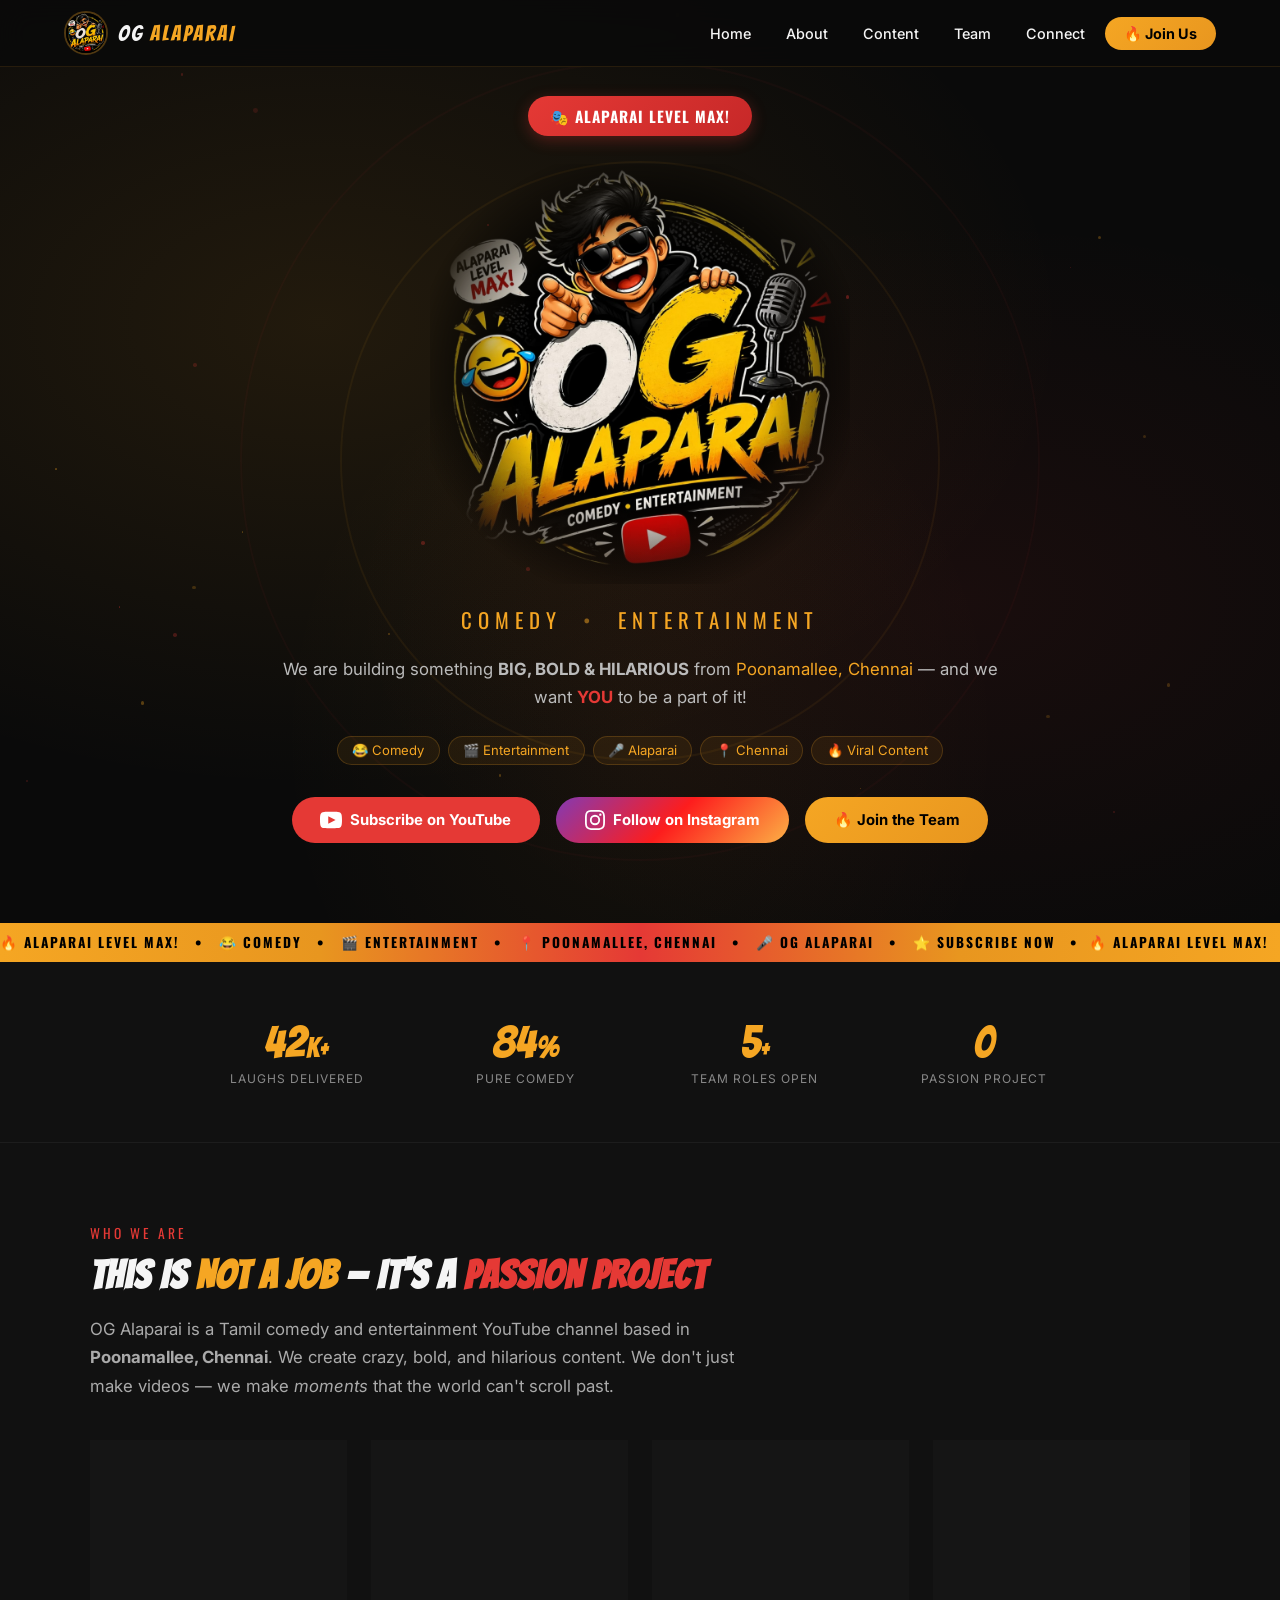
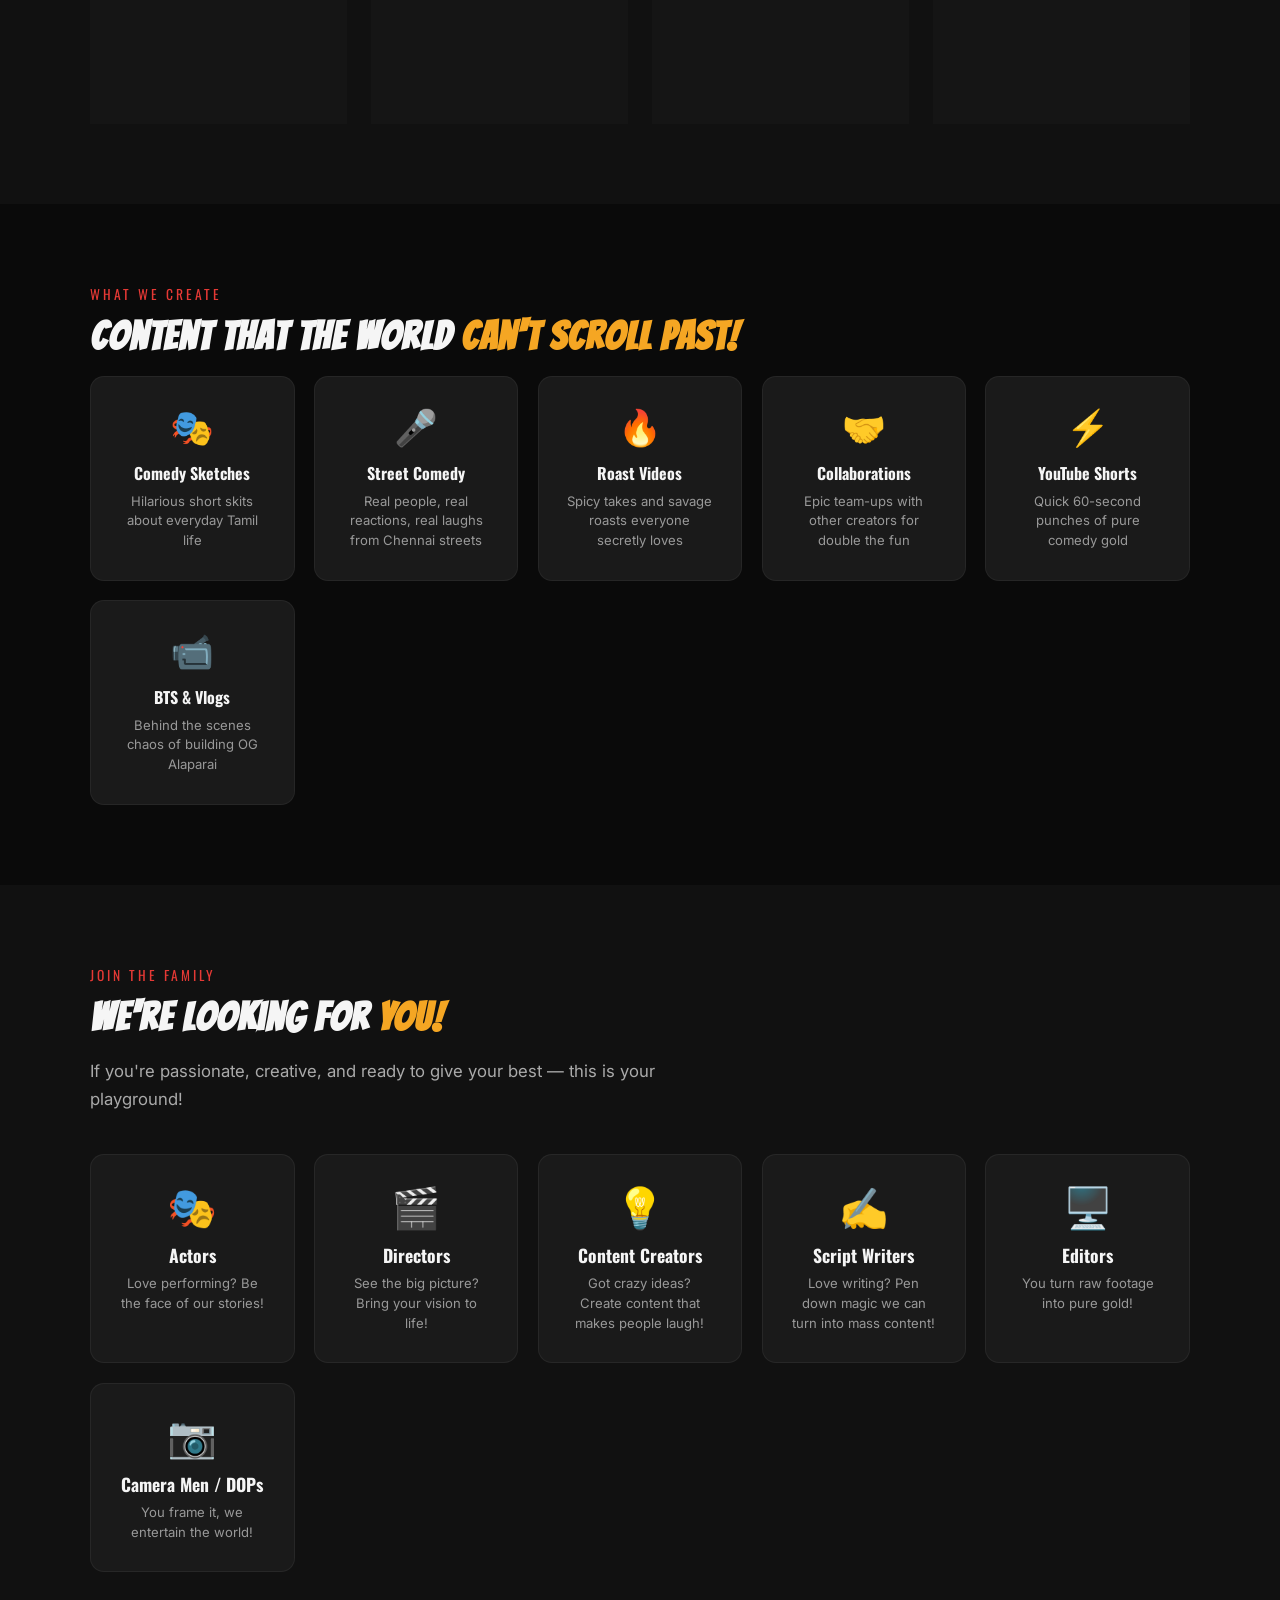
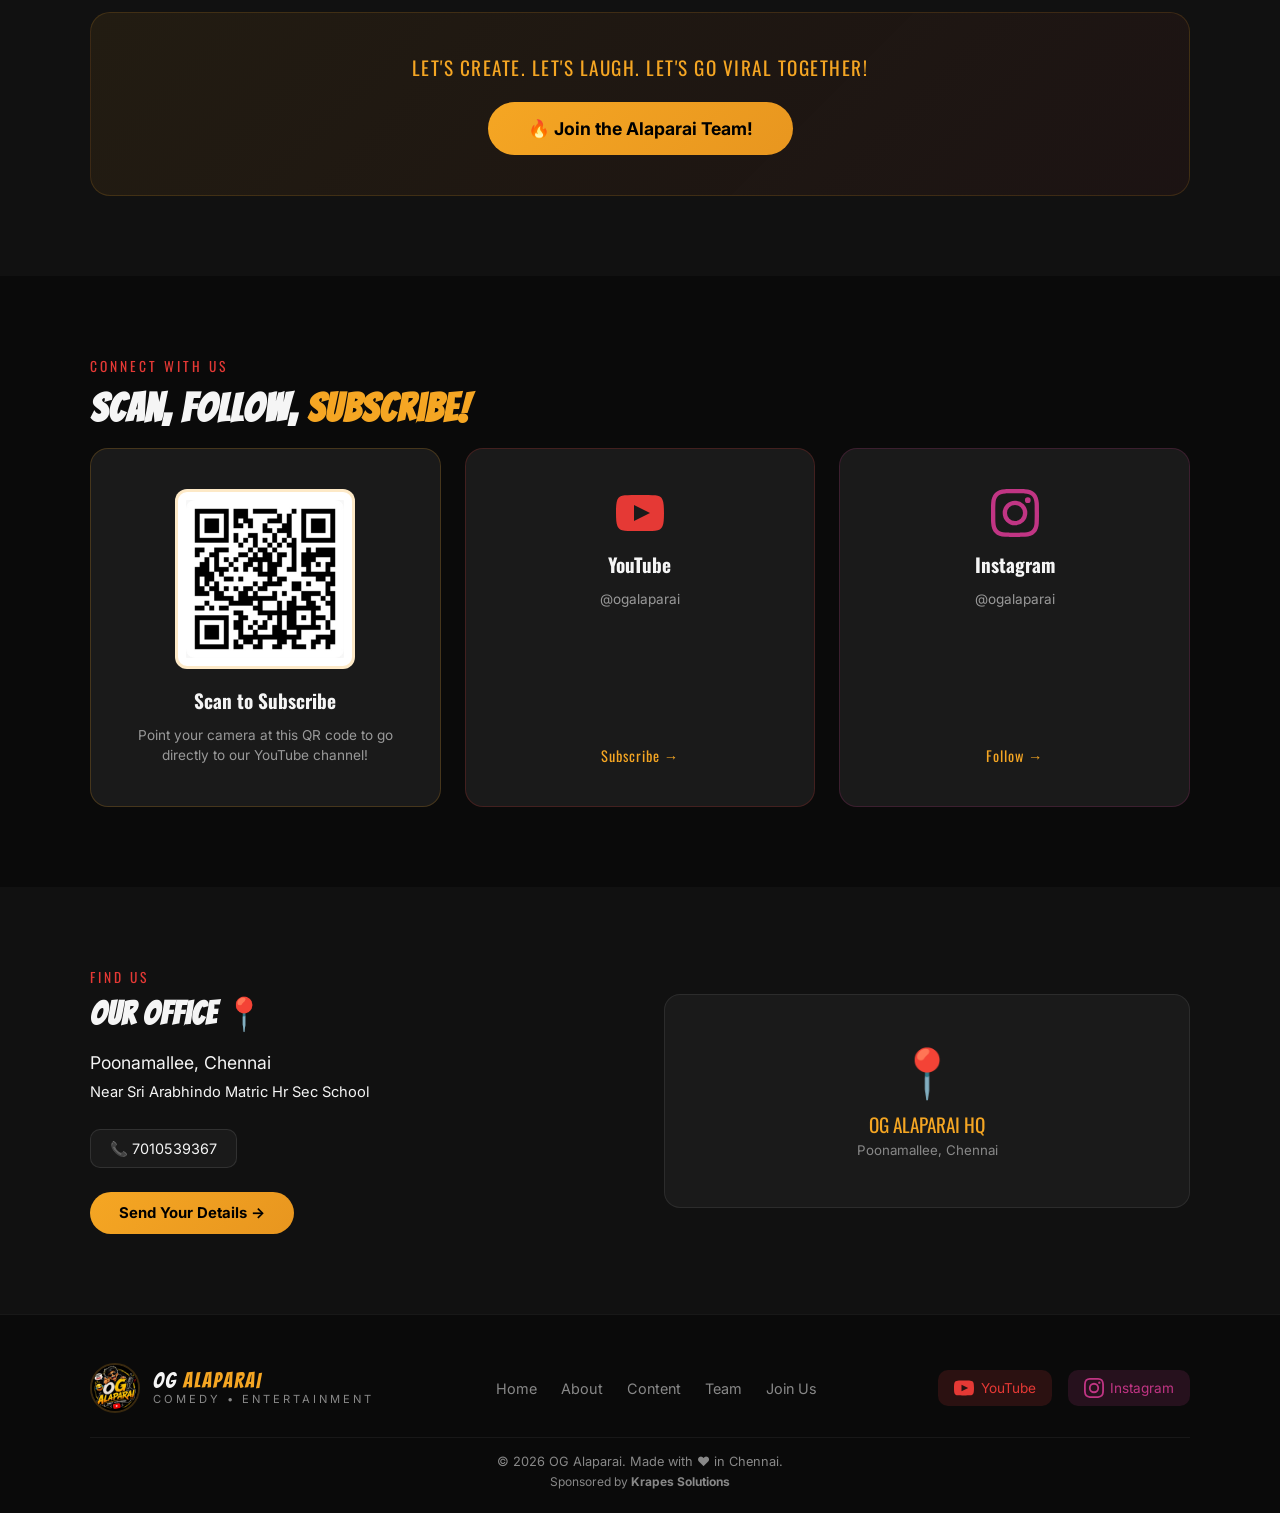
==== commit 60edaaa9: "year fixed" ====
--- a/index.html
+++ b/index.html
@@ -80,10 +80,6 @@
       </div>
     </div>
 
-    <div class="hero-scroll-hint">
-      <span>Scroll Down</span>
-      <div class="scroll-arrow"></div>
-    </div>
   </section>
 
   <!-- ===== MARQUEE ===== -->
@@ -307,7 +303,7 @@
         </div>
       </div>
       <div class="footer-bottom">
-        <p>© 2024 OG Alaparai. Made with ❤️ in Chennai.</p>
+        <p>© 2026 OG Alaparai. Made with ❤️ in Chennai.</p>
         <p class="footer-sponsor">Sponsored by <strong>Krapes Solutions</strong></p>
       </div>
     </div>
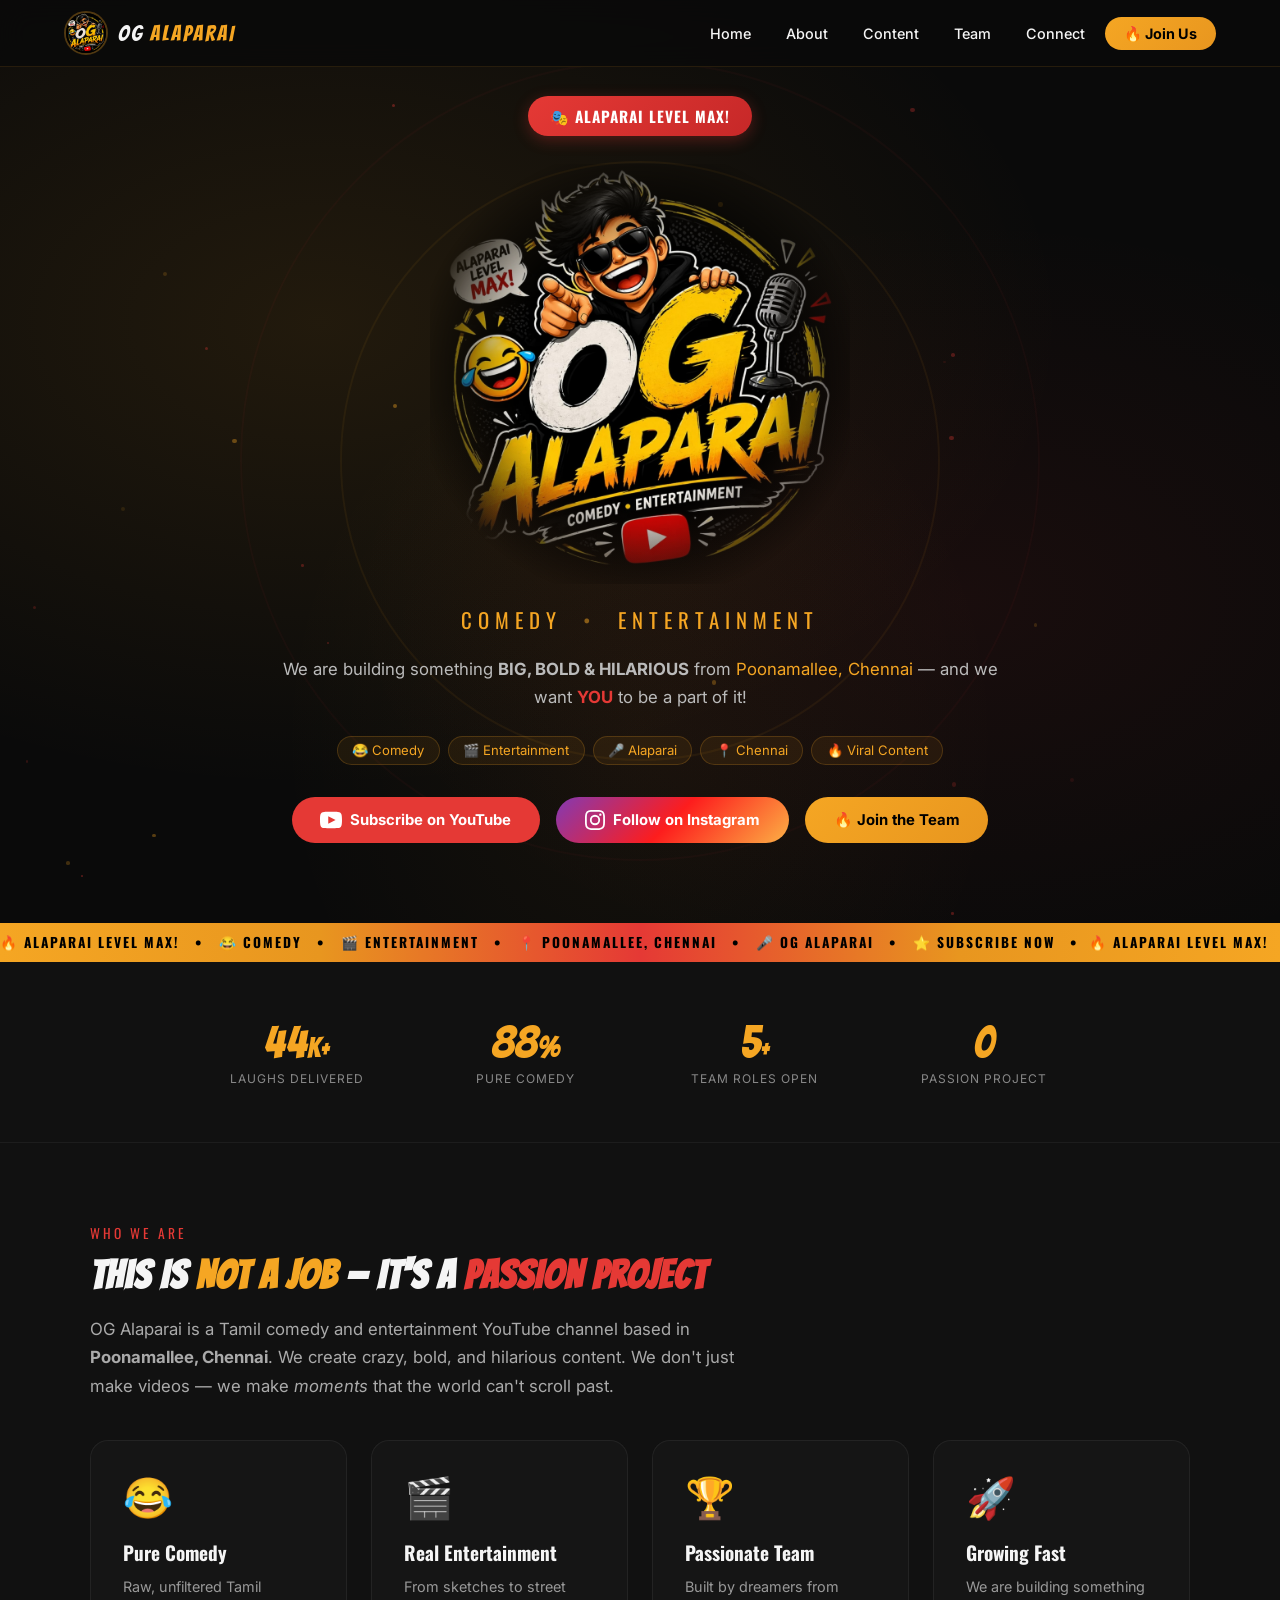
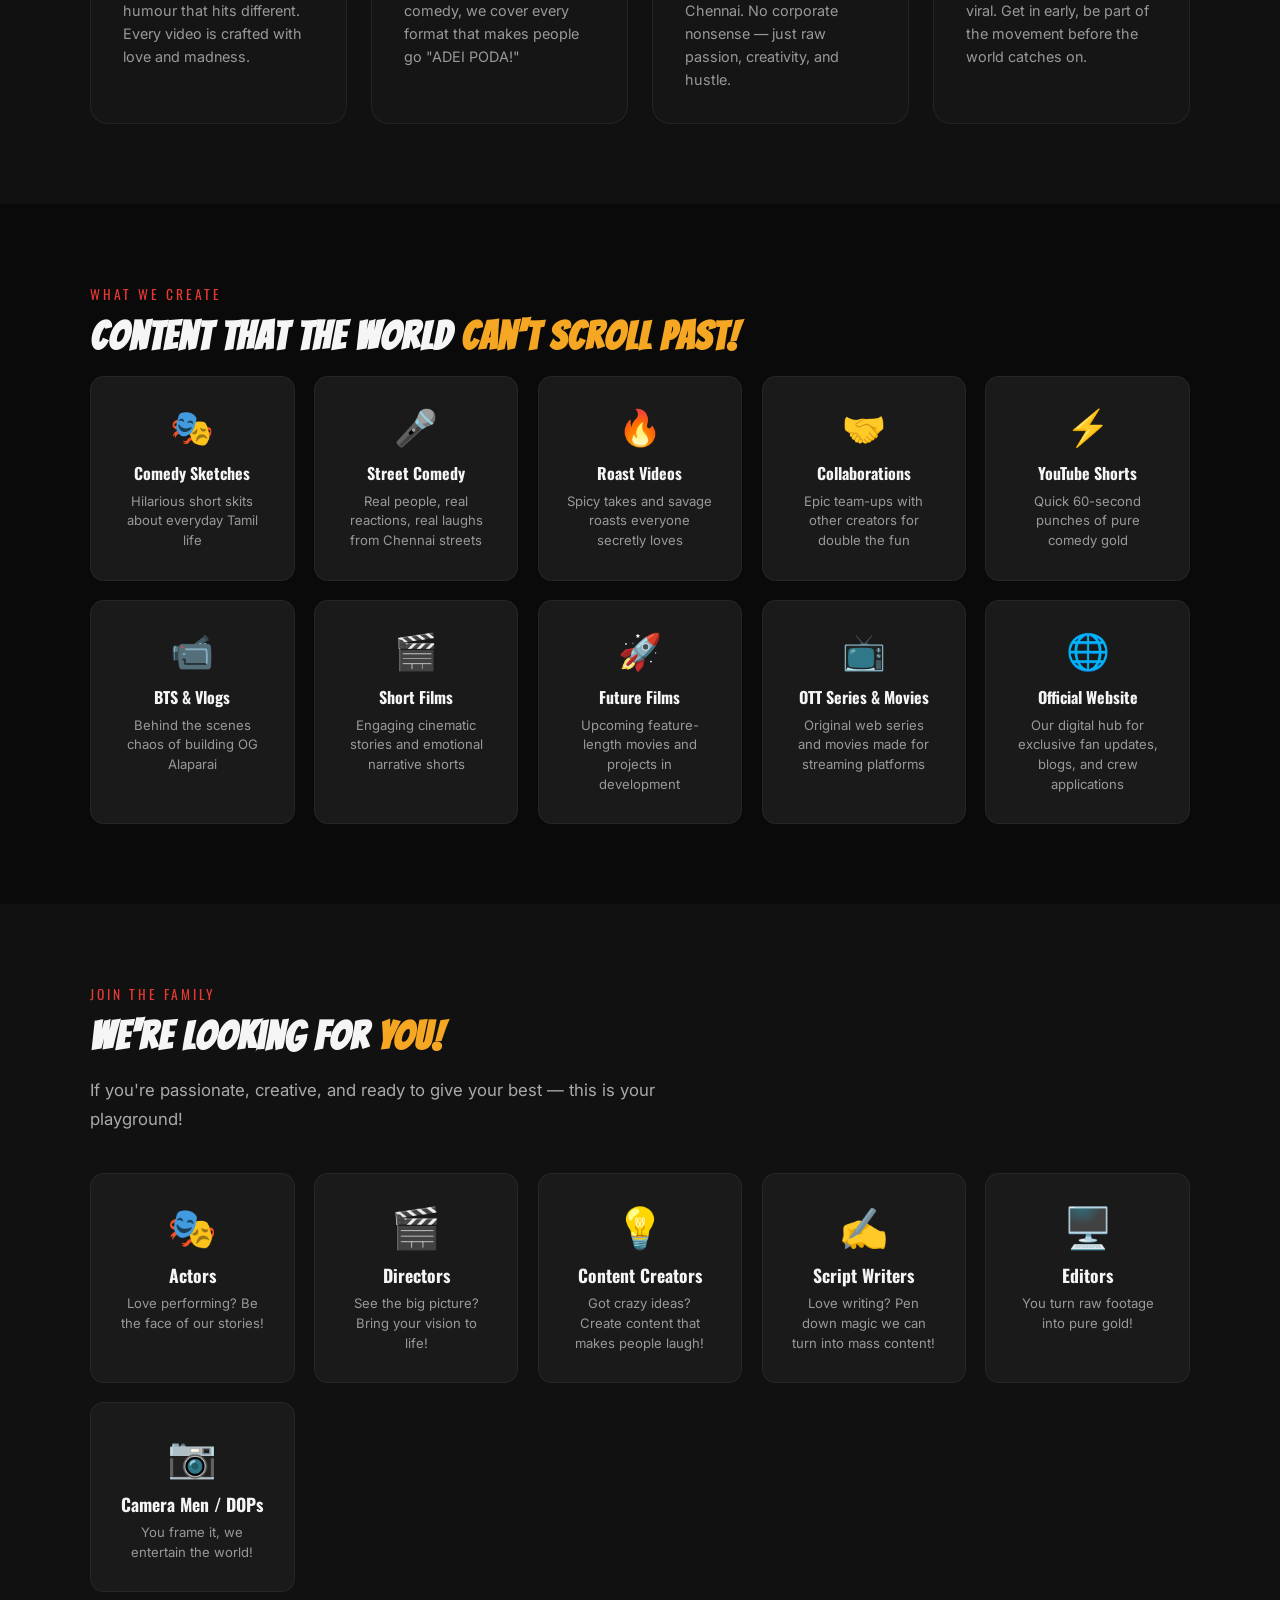
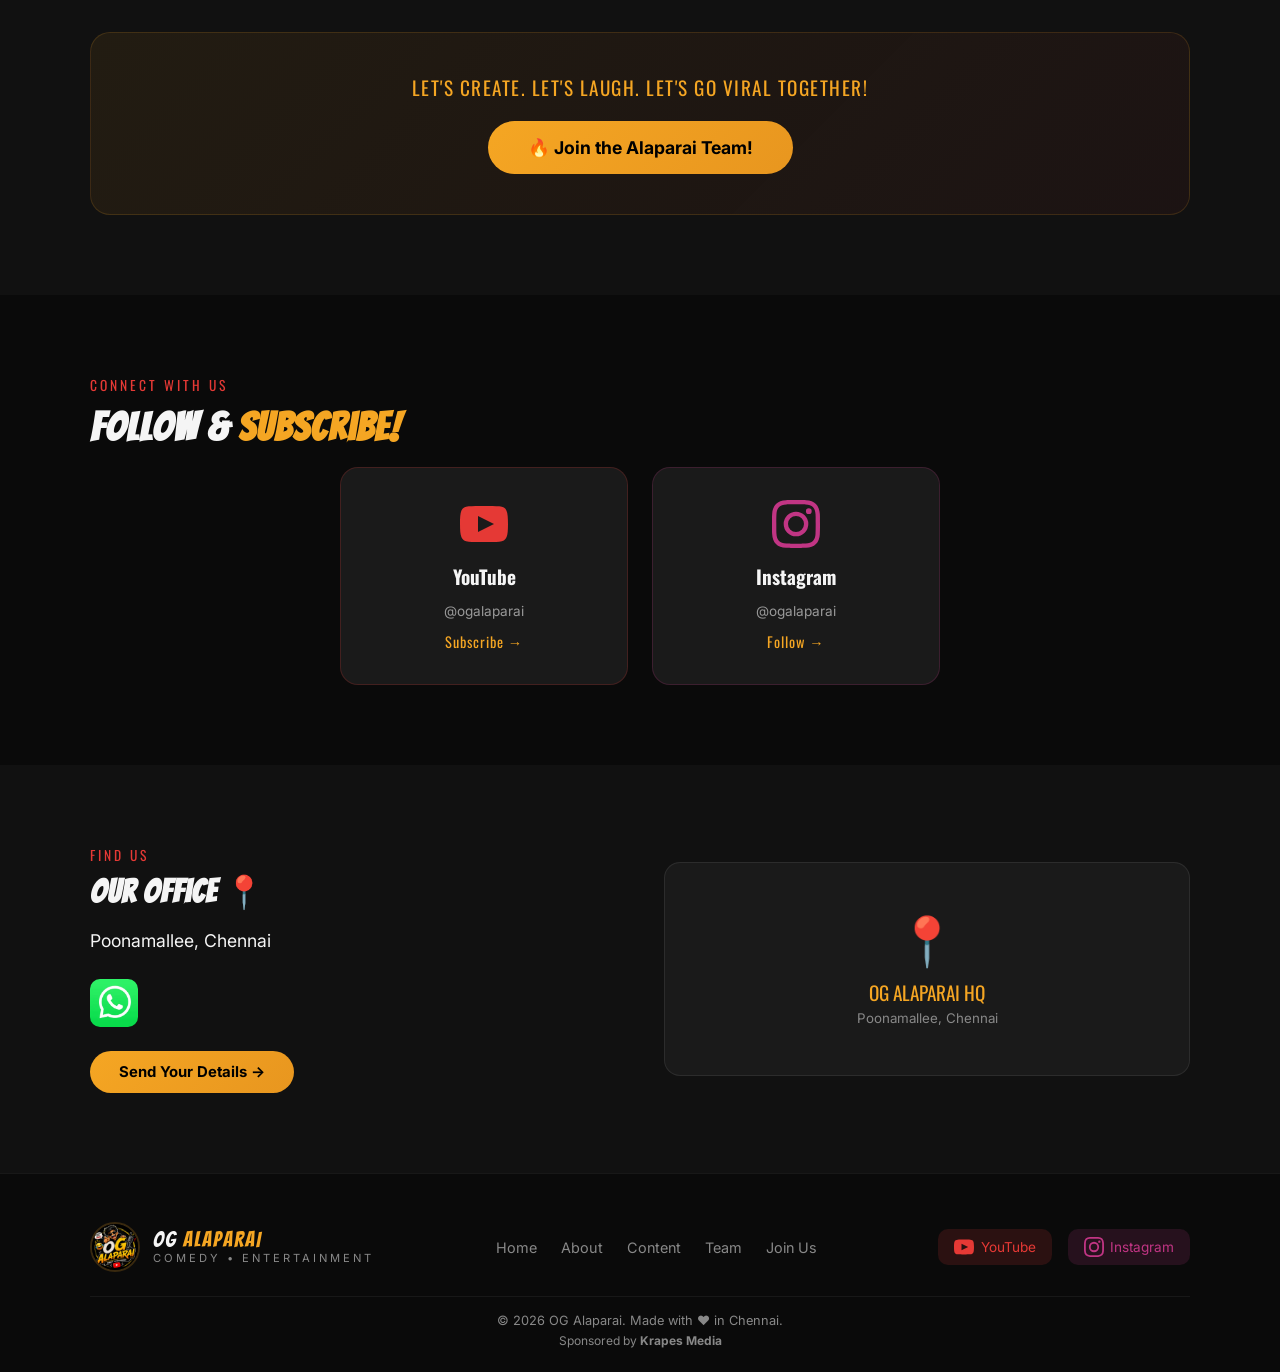
==== commit 5162fb1a: "gmail added" ====
--- a/index.html
+++ b/index.html
@@ -185,6 +185,26 @@
           <h4>BTS &amp; Vlogs</h4>
           <p>Behind the scenes chaos of building OG Alaparai</p>
         </div>
+        <div class="content-item" id="content-shortfilms">
+          <div class="content-icon">🎬</div>
+          <h4>Short Films</h4>
+          <p>Engaging cinematic stories and emotional narrative shorts</p>
+        </div>
+        <div class="content-item" id="content-futurefilms">
+          <div class="content-icon">🚀</div>
+          <h4>Future Films</h4>
+          <p>Upcoming feature-length movies and projects in development</p>
+        </div>
+        <div class="content-item" id="content-ott">
+          <div class="content-icon">📺</div>
+          <h4>OTT Series &amp; Movies</h4>
+          <p>Original web series and movies made for streaming platforms</p>
+        </div>
+        <div class="content-item" id="content-website">
+          <div class="content-icon">🌐</div>
+          <h4>Official Website</h4>
+          <p>Our digital hub for exclusive fan updates, blogs, and crew applications</p>
+        </div>
       </div>
     </div>
   </section>
@@ -216,16 +236,9 @@
   <section id="connect" class="section connect-section">
     <div class="section-container">
       <div class="section-label">CONNECT WITH US</div>
-      <h2 class="section-title">Scan, Follow, <span class="gold">Subscribe!</span></h2>
+      <h2 class="section-title">Follow &amp; <span class="gold">Subscribe!</span></h2>
 
       <div class="connect-grid">
-        <!-- QR Code Card -->
-        <div class="connect-card qr-card" id="qr-connect-card">
-          <img src="qrcode.jpg" alt="Scan QR to subscribe to OG Alaparai YouTube" class="connect-qr" />
-          <h4>Scan to Subscribe</h4>
-          <p>Point your camera at this QR code to go directly to our YouTube channel!</p>
-        </div>
-
         <!-- YouTube Card -->
         <a href="https://www.youtube.com/@OG_Alaparai" target="_blank" rel="noopener" class="connect-card yt-card" id="yt-connect-card">
           <div class="connect-icon">
@@ -256,9 +269,11 @@
         <div class="location-info">
           <div class="section-label">FIND US</div>
           <h2 class="section-title" style="font-size:2rem;">Our Office 📍</h2>
-          <p class="location-address">Poonamallee, Chennai<br/><small>Near Sri Arabhindo Matric Hr Sec School</small></p>
+          <p class="location-address">Poonamallee, Chennai</p>
           <div class="contact-row">
-            <a href="tel:7010539367" class="contact-btn" id="contact-phone1">📞 7010539367</a>
+            <a href="https://wa.me/917010539367" target="_blank" rel="noopener" class="whatsapp-btn" id="contact-whatsapp" aria-label="Chat on WhatsApp">
+              <img src="whatsapp.png" alt="WhatsApp" width="48" height="48" style="display: block; border-radius: 10px; transition: transform 0.3s;" onmouseover="this.style.transform='scale(1.1)'" onmouseout="this.style.transform='scale(1)'" />
+            </a>
           </div>
           <a href="join.html" class="btn btn-gold" style="margin-top:1.5rem;display:inline-block" id="contact-join-btn">Send Your Details →</a>
         </div>
@@ -304,7 +319,7 @@
       </div>
       <div class="footer-bottom">
         <p>© 2026 OG Alaparai. Made with ❤️ in Chennai.</p>
-        <p class="footer-sponsor">Sponsored by <strong>Krapes Solutions</strong></p>
+        <p class="footer-sponsor">Sponsored by <strong>Krapes Media</strong></p>
       </div>
     </div>
   </footer>
--- a/style.css
+++ b/style.css
@@ -209,6 +209,16 @@
   box-shadow: 0 4px 15px rgba(229, 57, 53, .3)
 }
 
+a.hero-badge {
+  cursor: pointer;
+  transition: filter 0.2s, box-shadow 0.2s;
+}
+
+a.hero-badge:hover {
+  filter: brightness(1.15);
+  box-shadow: 0 6px 20px rgba(229, 57, 53, 0.55);
+}
+
 .bounce {
   animation: bounce 2s infinite
 }
@@ -724,16 +734,18 @@
 
 .connect-grid {
   display: grid;
-  grid-template-columns: repeat(3, 1fr);
+  grid-template-columns: repeat(2, 1fr);
   gap: 1.5rem;
-  align-items: stretch
+  align-items: stretch;
+  max-width: 600px;
+  margin: 0 auto
 }
 
 .connect-card {
   background: var(--card);
   border: 1px solid rgba(255, 255, 255, .06);
   border-radius: 18px;
-  padding: 2.5rem 2rem;
+  padding: 2rem 1.5rem;
   text-align: center;
   transition: .4s;
   display: flex;
@@ -1849,6 +1861,47 @@
   margin-top: 1rem
 }
 
+.crew-grid.two-cols {
+  grid-template-columns: repeat(2, 1fr);
+  max-width: 680px;
+  margin: 1rem auto 0;
+  gap: 1.5rem
+}
+
+.crew-grid.two-cols .crew-card {
+  padding: 2rem 1.5rem;
+}
+
+.founder-card-wrap {
+  max-width: 500px;
+  margin: 0 auto 3rem
+}
+
+.founder-card-wrap .crew-card {
+  padding: 2.5rem 2rem;
+  border-color: rgba(245, 166, 35, .25);
+  box-shadow: 0 10px 25px rgba(245, 166, 35, .05)
+}
+
+.founder-card-wrap .crew-card:hover {
+  border-color: var(--gold);
+  box-shadow: 0 12px 30px rgba(245, 166, 35, .12)
+}
+
+.founder-card-wrap .crew-avatar {
+  width: 75px;
+  height: 75px;
+  font-size: 2.1rem;
+  background: rgba(245, 166, 35, .15);
+  border-color: var(--gold)
+}
+
+.founder-card-wrap .crew-card:hover .crew-avatar {
+  background: rgba(245, 166, 35, .25);
+  border-color: var(--gold);
+  color: var(--gold)
+}
+
 .crew-card {
   background: var(--card);
   border: 1px solid rgba(255, 255, 255, .06);
@@ -1944,7 +1997,8 @@
   .team-title {
     font-size: 2.5rem
   }
-  .crew-grid {
+  .crew-grid,
+  .crew-grid.two-cols {
     grid-template-columns: 1fr;
     gap: 1.5rem
   }
@@ -2000,4 +2054,68 @@
   .connect-title {
     font-size: 2.5rem
   }
+}
+
+/* ===== SUCCESS MODAL ===== */
+.modal-overlay {
+  position: fixed;
+  inset: 0;
+  background: rgba(0, 0, 0, 0.85);
+  backdrop-filter: blur(8px);
+  z-index: 9999;
+  display: flex;
+  align-items: center;
+  justify-content: center;
+  opacity: 0;
+  pointer-events: none;
+  transition: opacity 0.3s ease;
+}
+
+.modal-overlay.open {
+  opacity: 1;
+  pointer-events: all;
+}
+
+.modal-content {
+  background: var(--card);
+  border: 2px solid var(--gold);
+  border-radius: 20px;
+  padding: 3rem 2rem;
+  max-width: 400px;
+  width: 90%;
+  text-align: center;
+  transform: translateY(30px);
+  transition: transform 0.3s ease;
+  box-shadow: 0 15px 40px rgba(245, 166, 35, 0.15);
+}
+
+.modal-overlay.open .modal-content {
+  transform: translateY(0);
+}
+
+.modal-icon {
+  font-size: 3.5rem;
+  margin-bottom: 1rem;
+}
+
+.modal-content h3 {
+  font-family: var(--font-heading);
+  font-size: 1.8rem;
+  color: var(--white);
+  margin-bottom: 0.5rem;
+  text-transform: uppercase;
+  letter-spacing: 1px;
+}
+
+.modal-content p {
+  color: #ccc;
+  font-size: 1rem;
+  line-height: 1.5;
+  margin-bottom: 1.8rem;
+}
+
+.modal-content .btn {
+  padding: 0.7rem 2.5rem;
+  font-family: var(--font-heading);
+  text-transform: uppercase;
 }
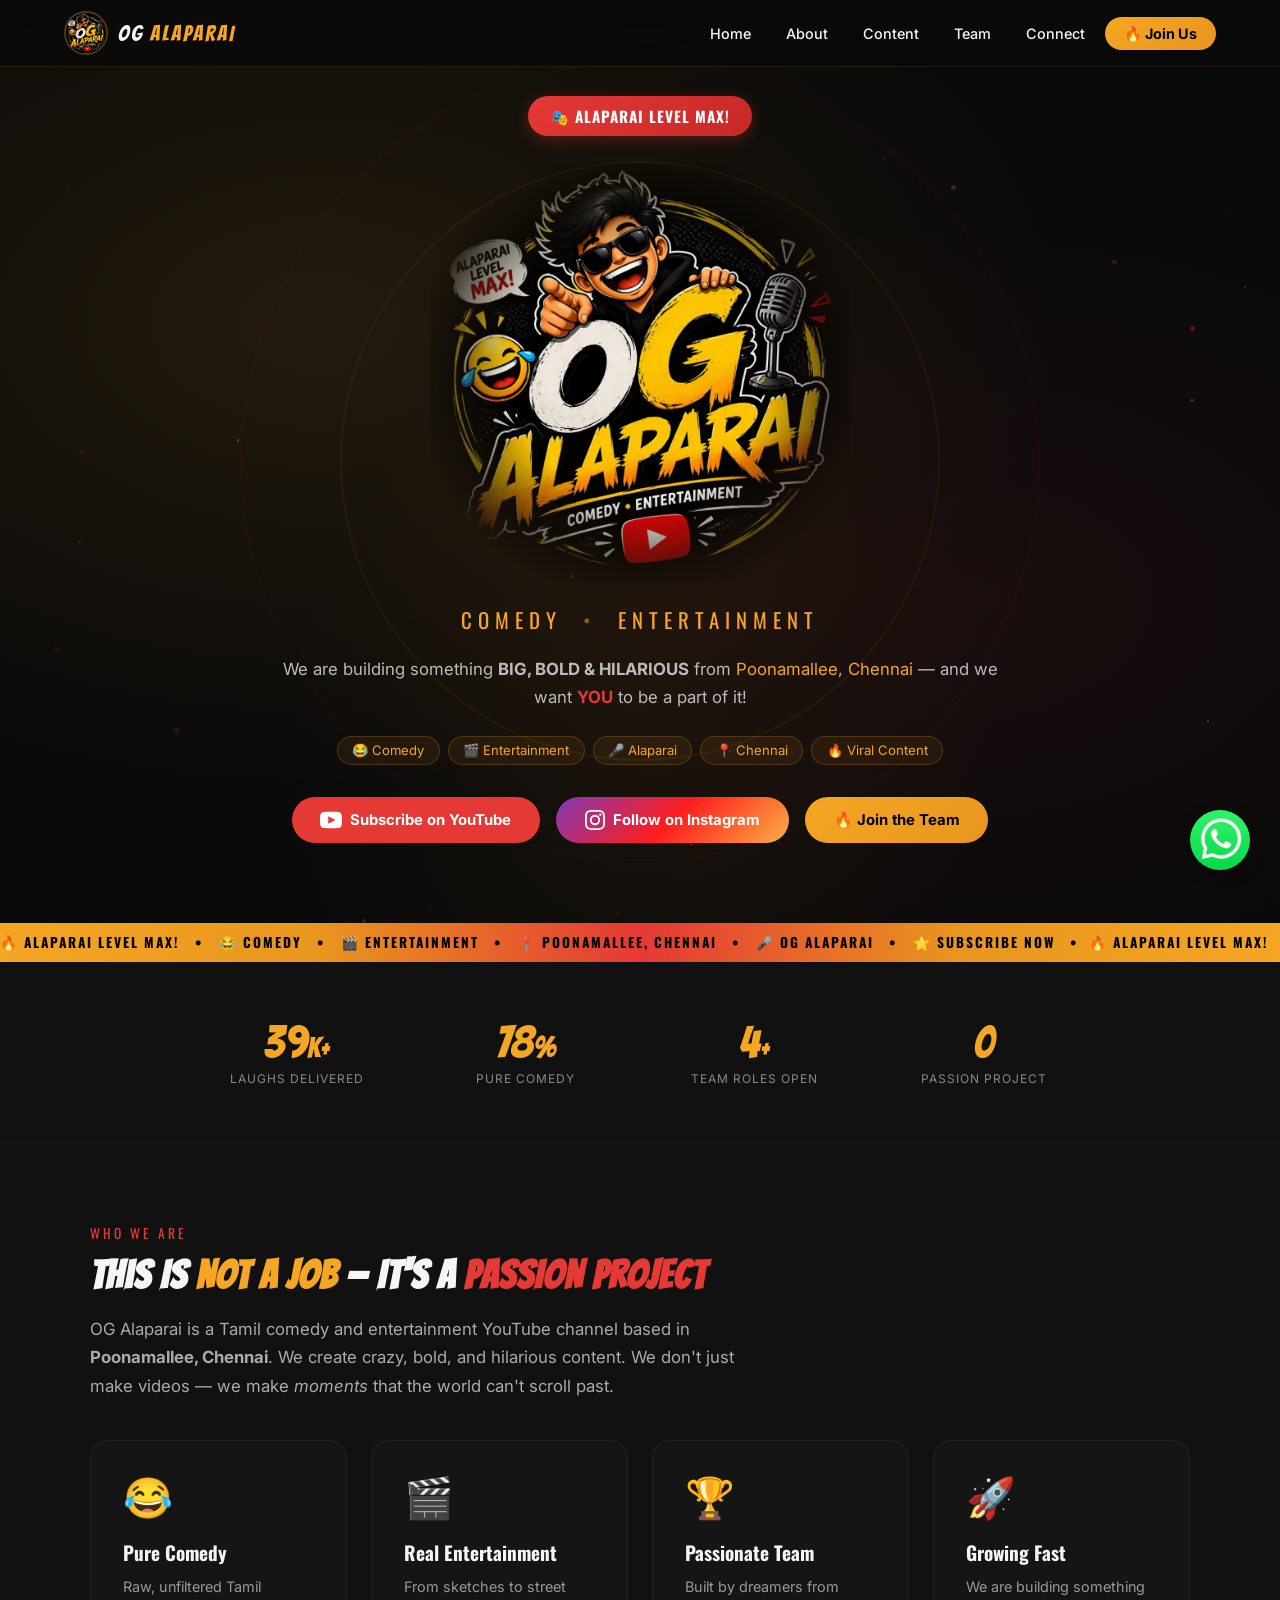
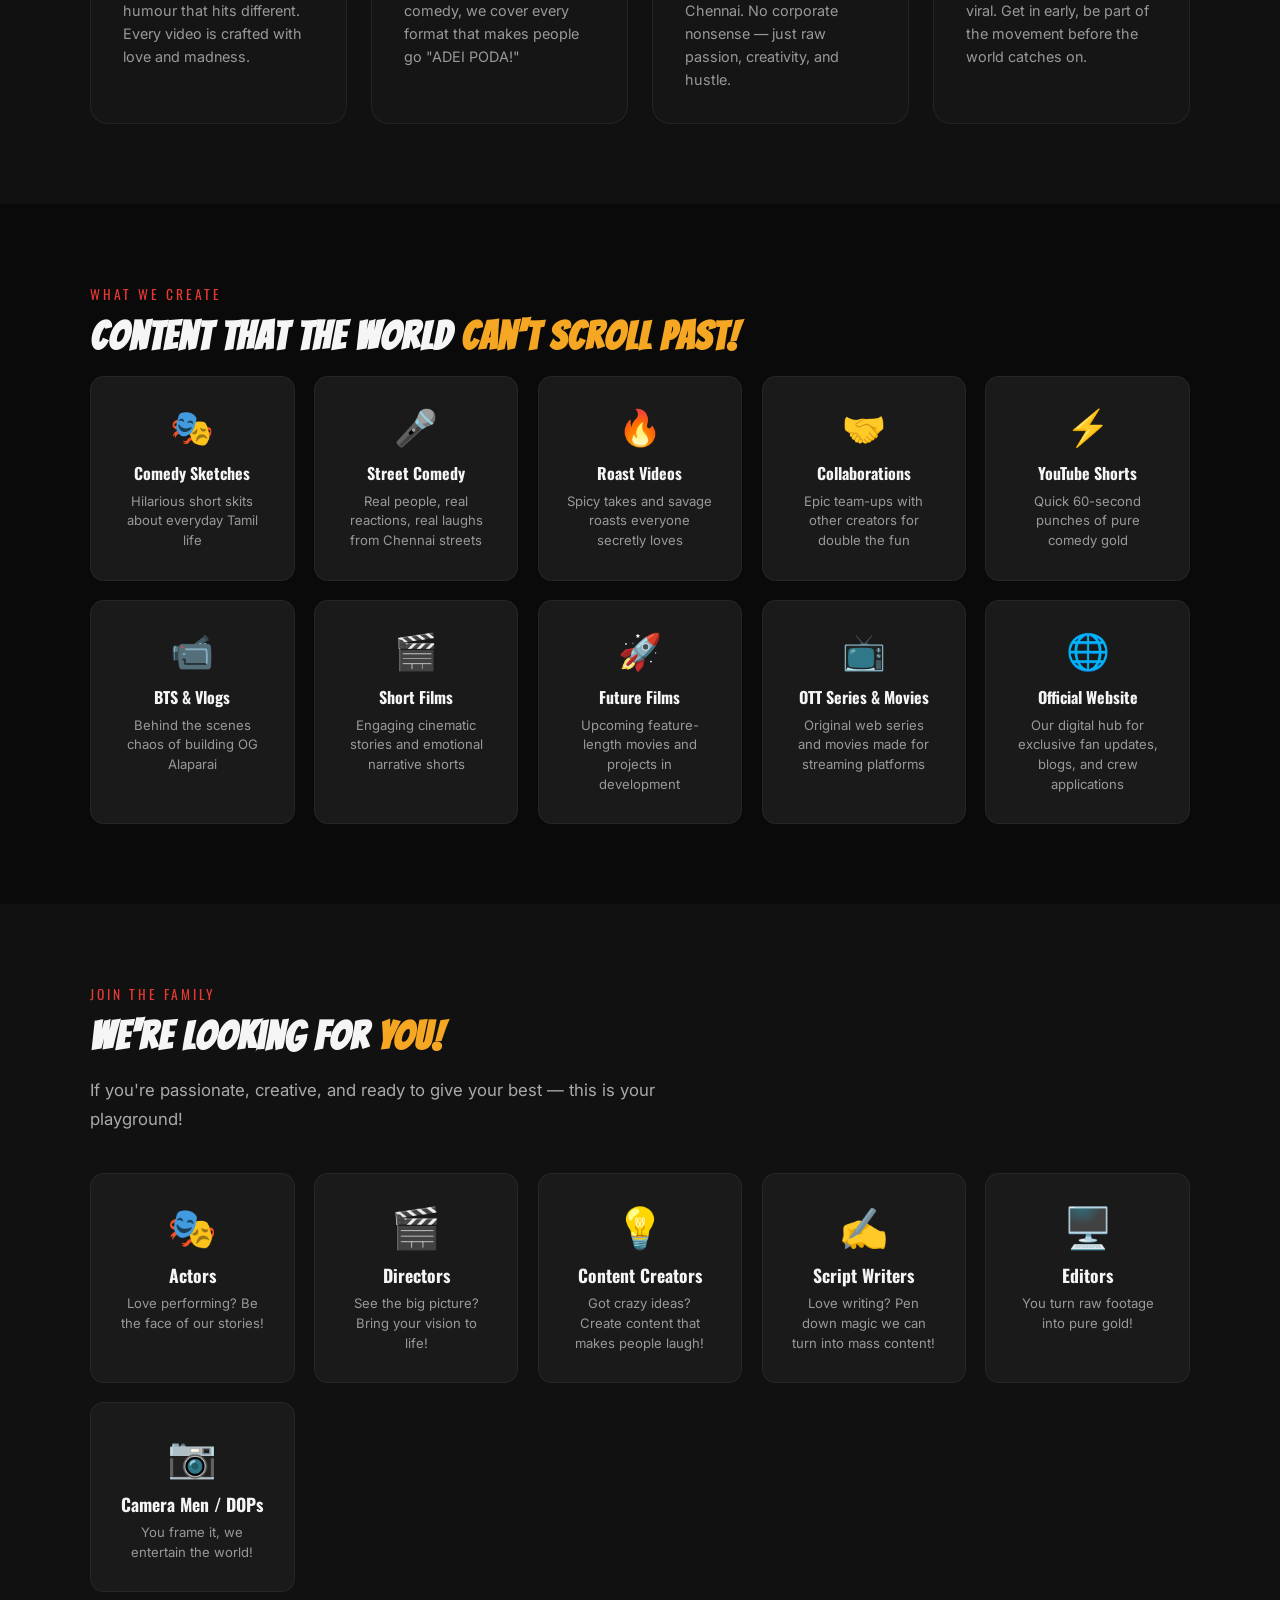
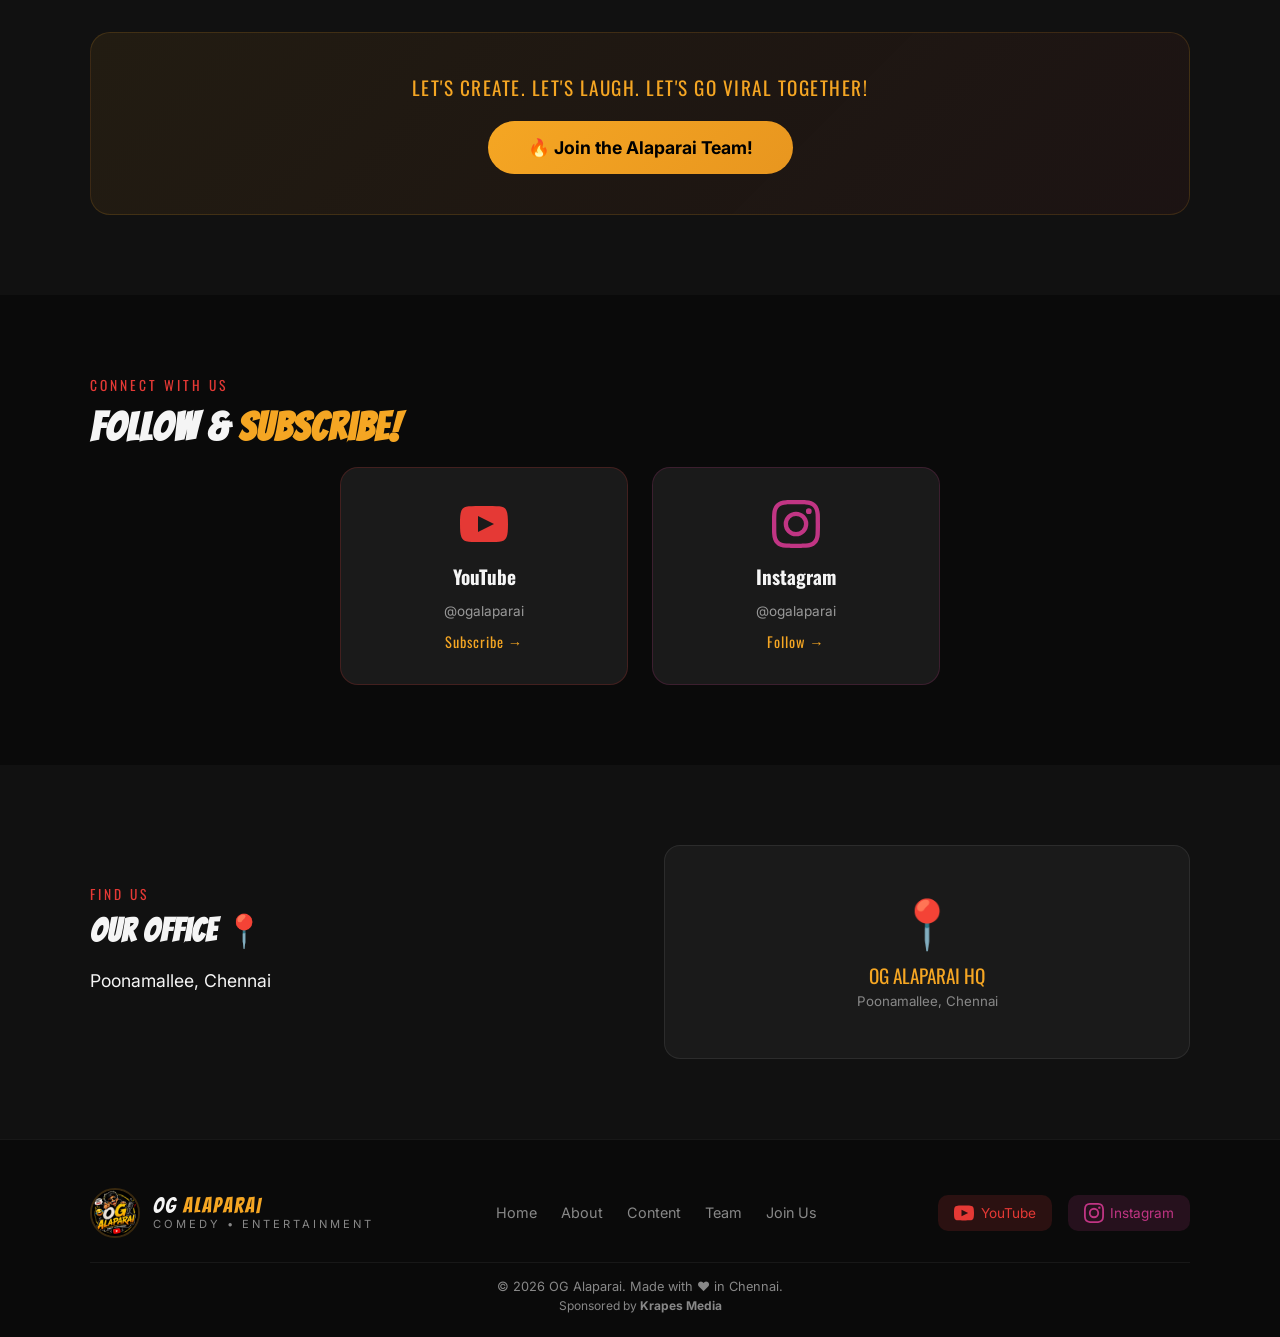
==== commit 8a8b8f44: "Whatsapp fix" ====
--- a/index.html
+++ b/index.html
@@ -270,12 +270,6 @@
           <div class="section-label">FIND US</div>
           <h2 class="section-title" style="font-size:2rem;">Our Office 📍</h2>
           <p class="location-address">Poonamallee, Chennai</p>
-          <div class="contact-row">
-            <a href="https://wa.me/917010539367" target="_blank" rel="noopener" class="whatsapp-btn" id="contact-whatsapp" aria-label="Chat on WhatsApp">
-              <img src="whatsapp.png" alt="WhatsApp" width="48" height="48" style="display: block; border-radius: 10px; transition: transform 0.3s;" onmouseover="this.style.transform='scale(1.1)'" onmouseout="this.style.transform='scale(1)'" />
-            </a>
-          </div>
-          <a href="join.html" class="btn btn-gold" style="margin-top:1.5rem;display:inline-block" id="contact-join-btn">Send Your Details →</a>
         </div>
         <div class="location-map-placeholder">
           <div class="map-mock">
--- a/style.css
+++ b/style.css
@@ -1,2121 +1,2169 @@
-/* ===== RESET ===== */
-*,
-*::before,
-*::after {
-  margin: 0;
-  padding: 0;
-  box-sizing: border-box
-}
-
-:root {
-  --black: #0a0a0a;
-  --dark: #111;
-  --card: #1a1a1a;
-  --gold: #f5a623;
-  --gold-light: #ffd700;
-  --red: #e53935;
-  --white: #f5f5f5;
-  --gray: #888;
-  --font-display: 'Bangers', cursive;
-  --font-heading: 'Oswald', sans-serif;
-  --font-body: 'Inter', sans-serif
-}
-
-html {
-  scroll-behavior: smooth
-}
-
-body {
-  font-family: var(--font-body);
-  background: var(--black);
-  color: var(--white);
-  overflow-x: hidden
-}
-
-a {
-  text-decoration: none;
-  color: inherit
-}
-
-.gold {
-  color: var(--gold)
-}
-
-.red {
-  color: var(--red)
-}
-
-/* ===== NAV ===== */
-#navbar {
-  position: fixed;
-  top: 0;
-  left: 0;
-  width: 100%;
-  z-index: 1000;
-  background: rgba(10, 10, 10, .85);
-  backdrop-filter: blur(14px);
-  border-bottom: 1px solid rgba(245, 166, 35, .12);
-  transition: .3s
-}
-
-.nav-container {
-  max-width: 1200px;
-  margin: 0 auto;
-  padding: .7rem 1.5rem;
-  display: flex;
-  align-items: center;
-  justify-content: space-between
-}
-
-.nav-logo {
-  display: flex;
-  align-items: center;
-  gap: .6rem
-}
-
-#nav-logo-img {
-  width: 44px;
-  height: 44px;
-  border-radius: 50%;
-  object-fit: cover;
-  border: 2px solid rgba(245, 166, 35, .3)
-}
-
-.nav-brand {
-  font-family: var(--font-display);
-  font-size: 1.4rem;
-  letter-spacing: 2px
-}
-
-.nav-links {
-  display: flex;
-  list-style: none;
-  gap: .2rem;
-  align-items: center
-}
-
-.nav-link {
-  padding: .5rem 1rem;
-  border-radius: 8px;
-  font-weight: 500;
-  font-size: .9rem;
-  transition: .25s
-}
-
-.nav-link:hover,
-.nav-link.active {
-  color: var(--gold)
-}
-
-.nav-cta {
-  background: linear-gradient(135deg, var(--gold), #e8961f);
-  color: #000 !important;
-  font-weight: 700;
-  border-radius: 20px;
-  padding: .5rem 1.2rem !important
-}
-
-.nav-cta:hover {
-  transform: scale(1.05);
-  box-shadow: 0 0 20px rgba(245, 166, 35, .4)
-}
-
-.hamburger {
-  display: none;
-  flex-direction: column;
-  gap: 5px;
-  background: none;
-  border: none;
-  cursor: pointer;
-  padding: 5px
-}
-
-.hamburger span {
-  width: 26px;
-  height: 3px;
-  background: var(--white);
-  border-radius: 3px;
-  transition: .3s
-}
-
-/* ===== HERO ===== */
-.hero {
-  position: relative;
-  min-height: 100vh;
-  display: flex;
-  align-items: center;
-  justify-content: center;
-  padding: 6rem 2rem 5rem;
-  background: var(--black);
-  overflow: hidden
-}
-
-.hero-bg-overlay {
-  position: absolute;
-  inset: 0;
-  background: radial-gradient(ellipse at 25% 35%, rgba(245, 166, 35, .1) 0%, transparent 55%), radial-gradient(ellipse at 75% 65%, rgba(229, 57, 53, .07) 0%, transparent 45%), radial-gradient(ellipse at 50% 80%, rgba(245, 166, 35, .05) 0%, transparent 40%)
-}
-
-.hero-ring {
-  position: absolute;
-  border-radius: 50%;
-  border: 2px solid rgba(245, 166, 35, .06);
-  pointer-events: none
-}
-
-.ring1 {
-  width: 600px;
-  height: 600px;
-  top: 50%;
-  left: 50%;
-  transform: translate(-50%, -50%);
-  animation: spinSlow 30s linear infinite
-}
-
-.ring2 {
-  width: 800px;
-  height: 800px;
-  top: 50%;
-  left: 50%;
-  transform: translate(-50%, -50%);
-  border-color: rgba(229, 57, 53, .04);
-  animation: spinSlow 45s linear infinite reverse
-}
-
-@keyframes spinSlow {
-  to {
-    transform: translate(-50%, -50%) rotate(360deg)
-  }
-}
-
-.hero-content {
-  position: relative;
-  z-index: 2;
-  text-align: center;
-  max-width: 750px
-}
-
-.hero-badge {
-  display: inline-block;
-  background: linear-gradient(135deg, var(--red), #c62828);
-  color: #fff;
-  padding: .55rem 1.4rem;
-  border-radius: 24px;
-  font-family: var(--font-heading);
-  font-weight: 700;
-  font-size: .95rem;
-  letter-spacing: 1px;
-  margin-bottom: 1.8rem;
-  box-shadow: 0 4px 15px rgba(229, 57, 53, .3)
-}
-
-a.hero-badge {
-  cursor: pointer;
-  transition: filter 0.2s, box-shadow 0.2s;
-}
-
-a.hero-badge:hover {
-  filter: brightness(1.15);
-  box-shadow: 0 6px 20px rgba(229, 57, 53, 0.55);
-}
-
-.bounce {
-  animation: bounce 2s infinite
-}
-
-@keyframes bounce {
-
-  0%,
-  100% {
-    transform: translateY(0)
-  }
-
-  50% {
-    transform: translateY(-8px)
-  }
-}
-
-.hero-logo-wrap {
-  margin: 0 auto 1rem;
-  position: relative
-}
-
-.hero-logo {
-  max-width: 420px;
-  width: 100%;
-  filter: drop-shadow(0 0 40px rgba(245, 166, 35, .25));
-  animation: logoFloat 4s ease-in-out infinite;
-  -webkit-mask-image: radial-gradient(ellipse 75% 75% at center, #000 40%, transparent 72%);
-  mask-image: radial-gradient(ellipse 75% 75% at center, #000 40%, transparent 72%)
-}
-
-@keyframes logoFloat {
-
-  0%,
-  100% {
-    transform: translateY(0)
-  }
-
-  50% {
-    transform: translateY(-10px)
-  }
-}
-
-.hero-tagline {
-  font-family: var(--font-heading);
-  font-size: 1.3rem;
-  letter-spacing: 6px;
-  color: var(--gold);
-  margin-bottom: 1.2rem;
-  text-transform: uppercase
-}
-
-.tagline-dot {
-  margin: 0 .6rem;
-  opacity: .5
-}
-
-.hero-sub {
-  font-size: 1.05rem;
-  color: #bbb;
-  line-height: 1.7;
-  margin-bottom: 1.5rem
-}
-
-.hero-tags {
-  display: flex;
-  flex-wrap: wrap;
-  justify-content: center;
-  gap: .5rem;
-  margin-bottom: 2rem
-}
-
-.tag {
-  background: rgba(245, 166, 35, .08);
-  border: 1px solid rgba(245, 166, 35, .2);
-  padding: .35rem .9rem;
-  border-radius: 20px;
-  font-size: .82rem;
-  color: var(--gold);
-  transition: .25s
-}
-
-.tag:hover {
-  background: rgba(245, 166, 35, .15);
-  transform: translateY(-2px)
-}
-
-.hero-btns {
-  display: flex;
-  gap: 1rem;
-  justify-content: center;
-  flex-wrap: wrap
-}
-
-.btn {
-  display: inline-flex;
-  align-items: center;
-  gap: .5rem;
-  padding: .75rem 1.8rem;
-  border-radius: 30px;
-  font-weight: 700;
-  font-size: .93rem;
-  border: none;
-  cursor: pointer;
-  transition: .3s
-}
-
-.btn-yt {
-  background: #e53935;
-  color: #fff
-}
-
-.btn-yt:hover {
-  background: #c62828;
-  transform: translateY(-3px);
-  box-shadow: 0 8px 25px rgba(229, 57, 53, .4)
-}
-
-.btn-ig {
-  background: linear-gradient(135deg, #833ab4, #fd1d1d, #fcb045);
-  color: #fff
-}
-
-.btn-ig:hover {
-  transform: translateY(-3px);
-  box-shadow: 0 8px 25px rgba(131, 58, 180, .4)
-}
-
-.btn-gold {
-  background: linear-gradient(135deg, var(--gold), #e8961f);
-  color: #000
-}
-
-.btn-gold:hover {
-  transform: translateY(-3px);
-  box-shadow: 0 8px 25px rgba(245, 166, 35, .4)
-}
-
-.btn-large {
-  padding: 1rem 2.5rem;
-  font-size: 1.1rem
-}
-
-.btn-full {
-  width: 100%;
-  justify-content: center
-}
-
-/* Hero QR */
-.hero-qr {
-  position: absolute;
-  right: 3rem;
-  bottom: 3rem;
-  z-index: 3;
-  text-align: center;
-  animation: fadeInUp 1s .5s both
-}
-
-.qr-img {
-  width: 110px;
-  height: 110px;
-  border-radius: 12px;
-  border: 3px solid rgba(245, 166, 35, .3);
-  transition: .3s;
-  background: #fff;
-  padding: 4px
-}
-
-.qr-img:hover {
-  transform: scale(1.1);
-  box-shadow: 0 0 25px rgba(245, 166, 35, .3)
-}
-
-.qr-label {
-  display: block;
-  font-size: .7rem;
-  color: var(--gray);
-  margin-top: .4rem;
-  letter-spacing: 1px;
-  font-family: var(--font-heading)
-}
-
-@keyframes fadeInUp {
-  from {
-    opacity: 0;
-    transform: translateY(20px)
-  }
-
-  to {
-    opacity: 1;
-    transform: translateY(0)
-  }
-}
-
-.hero-scroll-hint {
-  position: absolute;
-  bottom: 1.5rem;
-  left: 50%;
-  transform: translateX(-50%);
-  text-align: center;
-  color: var(--gray);
-  font-size: .75rem;
-  z-index: 3
-}
-
-.scroll-arrow {
-  width: 20px;
-  height: 20px;
-  border-right: 2px solid var(--gray);
-  border-bottom: 2px solid var(--gray);
-  transform: rotate(45deg);
-  margin: .5rem auto 0;
-  animation: scrollBounce 1.5s infinite
-}
-
-@keyframes scrollBounce {
-
-  0%,
-  100% {
-    transform: rotate(45deg) translateY(0)
-  }
-
-  50% {
-    transform: rotate(45deg) translateY(6px)
-  }
-}
-
-/* ===== MARQUEE ===== */
-.marquee-strip {
-  background: linear-gradient(90deg, var(--gold), #e8961f, var(--red), #e8961f, var(--gold));
-  padding: .6rem 0;
-  overflow: hidden;
-  white-space: nowrap
-}
-
-.marquee-track {
-  display: flex;
-  animation: marquee 20s linear infinite
-}
-
-.marquee-track span {
-  font-family: var(--font-heading);
-  font-size: .85rem;
-  font-weight: 700;
-  color: #000;
-  letter-spacing: 2px;
-  flex-shrink: 0
-}
-
-@keyframes marquee {
-  to {
-    transform: translateX(-50%)
-  }
-}
-
-/* ===== STATS BAR ===== */
-.stats-bar {
-  background: var(--dark);
-  border-bottom: 1px solid rgba(255, 255, 255, .05);
-  padding: 2.5rem 2rem
-}
-
-.stats-container {
-  max-width: 900px;
-  margin: 0 auto;
-  display: grid;
-  grid-template-columns: repeat(4, 1fr);
-  gap: 1rem;
-  text-align: center
-}
-
-.stat-item {
-  padding: 1rem
-}
-
-.stat-num {
-  font-family: var(--font-display);
-  font-size: 2.8rem;
-  color: var(--gold)
-}
-
-.stat-suffix {
-  font-family: var(--font-display);
-  font-size: 1.8rem;
-  color: var(--gold)
-}
-
-.stat-label {
-  display: block;
-  font-size: .75rem;
-  color: var(--gray);
-  margin-top: .3rem;
-  letter-spacing: 1px;
-  text-transform: uppercase
-}
-
-/* ===== SECTIONS ===== */
-.section {
-  padding: 5rem 2rem
-}
-
-.section-container {
-  max-width: 1100px;
-  margin: 0 auto
-}
-
-.section-label {
-  font-family: var(--font-heading);
-  color: var(--red);
-  font-size: .85rem;
-  letter-spacing: 3px;
-  margin-bottom: .5rem;
-  text-transform: uppercase
-}
-
-.section-title {
-  font-family: var(--font-display);
-  font-size: 2.5rem;
-  letter-spacing: 1px;
-  margin-bottom: 1rem;
-  line-height: 1.2
-}
-
-.section-desc {
-  color: #aaa;
-  font-size: 1.05rem;
-  max-width: 650px;
-  line-height: 1.7;
-  margin-bottom: 2.5rem
-}
-
-/* ABOUT */
-.about-section {
-  background: var(--dark)
-}
-
-.about-grid {
-  display: grid;
-  grid-template-columns: repeat(auto-fit, minmax(240px, 1fr));
-  gap: 1.5rem
-}
-
-.about-card {
-  position: relative;
-  background: rgba(26, 26, 26, .6);
-  border: 1px solid rgba(255, 255, 255, .06);
-  border-radius: 18px;
-  padding: 2rem;
-  overflow: hidden;
-  transition: .4s
-}
-
-.about-card:hover {
-  transform: translateY(-8px);
-  border-color: var(--gold)
-}
-
-.about-card.glass {
-  backdrop-filter: blur(10px)
-}
-
-.about-card-icon {
-  font-size: 2.5rem;
-  margin-bottom: 1rem
-}
-
-.about-card h3 {
-  font-family: var(--font-heading);
-  font-size: 1.2rem;
-  margin-bottom: .5rem
-}
-
-.about-card p {
-  color: #999;
-  font-size: .9rem;
-  line-height: 1.6
-}
-
-.card-glow {
-  position: absolute;
-  width: 120px;
-  height: 120px;
-  border-radius: 50%;
-  filter: blur(60px);
-  opacity: 0;
-  transition: .5s;
-  pointer-events: none;
-  bottom: -30px;
-  right: -30px
-}
-
-.glow-gold {
-  background: var(--gold)
-}
-
-.glow-red {
-  background: var(--red)
-}
-
-.about-card:hover .card-glow {
-  opacity: .15
-}
-
-/* CONTENT */
-.content-section {
-  background: var(--black)
-}
-
-.content-grid {
-  display: grid;
-  grid-template-columns: repeat(auto-fit, minmax(200px, 1fr));
-  gap: 1.2rem
-}
-
-.content-item {
-  background: var(--card);
-  border: 1px solid rgba(255, 255, 255, .05);
-  border-radius: 14px;
-  padding: 1.8rem;
-  text-align: center;
-  transition: .3s
-}
-
-.content-item:hover {
-  border-color: var(--gold);
-  transform: translateY(-5px);
-  box-shadow: 0 8px 25px rgba(245, 166, 35, .08)
-}
-
-.content-icon {
-  font-size: 2.2rem;
-  margin-bottom: .8rem
-}
-
-.content-item h4 {
-  font-family: var(--font-heading);
-  margin-bottom: .4rem
-}
-
-.content-item p {
-  color: #999;
-  font-size: .82rem;
-  line-height: 1.5
-}
-
-/* TEAM */
-.team-section {
-  background: var(--dark)
-}
-
-.roles-grid {
-  display: grid;
-  grid-template-columns: repeat(auto-fit, minmax(200px, 1fr));
-  gap: 1.2rem;
-  margin-bottom: 2.5rem
-}
-
-.role-card {
-  background: var(--card);
-  border: 1px solid rgba(255, 255, 255, .06);
-  border-radius: 14px;
-  padding: 1.8rem;
-  text-align: center;
-  transition: .35s
-}
-
-.role-card:hover {
-  border-color: var(--gold);
-  transform: translateY(-6px);
-  box-shadow: 0 10px 30px rgba(245, 166, 35, .1)
-}
-
-.role-card.highlight {
-  border-color: rgba(245, 166, 35, .2)
-}
-
-.role-emoji {
-  font-size: 2.5rem;
-  margin-bottom: .6rem
-}
-
-.role-card h4 {
-  font-family: var(--font-heading);
-  font-size: 1.1rem;
-  margin-bottom: .4rem
-}
-
-.role-card p {
-  color: #999;
-  font-size: .82rem;
-  line-height: 1.5
-}
-
-.join-cta-wrap {
-  text-align: center;
-  padding: 2.5rem;
-  background: linear-gradient(135deg, rgba(245, 166, 35, .08), rgba(229, 57, 53, .05));
-  border-radius: 20px;
-  border: 1px solid rgba(245, 166, 35, .15)
-}
-
-.cta-text {
-  font-family: var(--font-heading);
-  font-size: 1.2rem;
-  color: var(--gold);
-  margin-bottom: 1.2rem;
-  letter-spacing: 1.5px
-}
-
-/* ===== CONNECT ===== */
-.connect-section {
-  background: var(--black)
-}
-
-.connect-grid {
-  display: grid;
-  grid-template-columns: repeat(2, 1fr);
-  gap: 1.5rem;
-  align-items: stretch;
-  max-width: 600px;
-  margin: 0 auto
-}
-
-.connect-card {
-  background: var(--card);
-  border: 1px solid rgba(255, 255, 255, .06);
-  border-radius: 18px;
-  padding: 2rem 1.5rem;
-  text-align: center;
-  transition: .4s;
-  display: flex;
-  flex-direction: column;
-  align-items: center;
-  justify-content: center;
-  gap: .6rem
-}
-
-.connect-card:hover {
-  transform: translateY(-6px)
-}
-
-.qr-card {
-  border-color: rgba(245, 166, 35, .2)
-}
-
-.qr-card:hover {
-  box-shadow: 0 12px 35px rgba(245, 166, 35, .12)
-}
-
-.connect-qr {
-  width: 180px;
-  height: 180px;
-  border-radius: 12px;
-  border: 3px solid rgba(245, 166, 35, .25);
-  background: #fff;
-  padding: 8px;
-  margin-bottom: .5rem
-}
-
-.connect-card h4 {
-  font-family: var(--font-heading);
-  font-size: 1.2rem
-}
-
-.connect-card p {
-  color: #999;
-  font-size: .85rem;
-  line-height: 1.5
-}
-
-.yt-card {
-  border-color: rgba(229, 57, 53, .2)
-}
-
-.yt-card:hover {
-  border-color: #e53935;
-  box-shadow: 0 12px 35px rgba(229, 57, 53, .12)
-}
-
-.yt-card .connect-icon {
-  color: #e53935
-}
-
-.ig-card {
-  border-color: rgba(193, 53, 132, .2)
-}
-
-.ig-card:hover {
-  border-color: #c13584;
-  box-shadow: 0 12px 35px rgba(193, 53, 132, .12)
-}
-
-.ig-card .connect-icon {
-  color: #c13584
-}
-
-.connect-action {
-  font-family: var(--font-heading);
-  font-size: .9rem;
-  color: var(--gold);
-  letter-spacing: 1px;
-  margin-top: auto
-}
-
-/* LOCATION */
-.location-section {
-  background: var(--dark)
-}
-
-.location-card {
-  display: grid;
-  grid-template-columns: 1fr 1fr;
-  gap: 3rem;
-  align-items: center
-}
-
-.location-address {
-  font-size: 1.1rem;
-  margin-bottom: 1.5rem;
-  line-height: 1.6
-}
-
-.contact-row {
-  display: flex;
-  gap: 1rem;
-  flex-wrap: wrap
-}
-
-.contact-btn {
-  background: var(--card);
-  border: 1px solid rgba(255, 255, 255, .1);
-  padding: .6rem 1.2rem;
-  border-radius: 10px;
-  font-size: .9rem;
-  transition: .25s
-}
-
-.contact-btn:hover {
-  border-color: var(--gold);
-  color: var(--gold)
-}
-
-.map-mock {
-  background: var(--card);
-  border: 1px solid rgba(255, 255, 255, .08);
-  border-radius: 16px;
-  padding: 3rem;
-  text-align: center
-}
-
-.map-pin {
-  font-size: 3rem;
-  margin-bottom: .5rem;
-  animation: bounce 2s infinite
-}
-
-.map-mock p {
-  font-family: var(--font-heading);
-  font-size: 1.2rem;
-  color: var(--gold)
-}
-
-.map-mock small {
-  color: var(--gray)
-}
-
-/* ===== FOOTER ===== */
-.footer {
-  background: var(--black);
-  border-top: 1px solid rgba(255, 255, 255, .06);
-  padding: 3rem 2rem 1.5rem
-}
-
-.footer-container {
-  max-width: 1100px;
-  margin: 0 auto
-}
-
-.footer-top {
-  display: flex;
-  align-items: center;
-  justify-content: space-between;
-  flex-wrap: wrap;
-  gap: 1.5rem;
-  margin-bottom: 1.5rem
-}
-
-.footer-logo {
-  display: flex;
-  align-items: center;
-  gap: .8rem
-}
-
-.footer-logo-img {
-  width: 50px;
-  height: 50px;
-  border-radius: 50%;
-  object-fit: cover;
-  border: 2px solid rgba(245, 166, 35, .2)
-}
-
-.footer-brand {
-  font-family: var(--font-display);
-  font-size: 1.3rem;
-  letter-spacing: 2px
-}
-
-.footer-tagline {
-  font-size: .7rem;
-  color: var(--gray);
-  letter-spacing: 3px
-}
-
-.footer-links {
-  display: flex;
-  gap: 1.5rem;
-  flex-wrap: wrap
-}
-
-.footer-links a {
-  color: var(--gray);
-  font-size: .9rem;
-  transition: .25s
-}
-
-.footer-links a:hover {
-  color: var(--gold)
-}
-
-.footer-social {
-  display: flex;
-  gap: 1rem
-}
-
-.social-btn {
-  display: inline-flex;
-  align-items: center;
-  gap: .4rem;
-  padding: .5rem 1rem;
-  border-radius: 10px;
-  font-size: .85rem;
-  transition: .25s
-}
-
-.social-btn.yt {
-  background: rgba(229, 57, 53, .15);
-  color: #e53935
-}
-
-.social-btn.yt:hover {
-  background: #e53935;
-  color: #fff
-}
-
-.social-btn.ig {
-  background: rgba(193, 53, 132, .15);
-  color: #c13584
-}
-
-.social-btn.ig:hover {
-  background: #c13584;
-  color: #fff
-}
-
-.footer-bottom {
-  border-top: 1px solid rgba(255, 255, 255, .06);
-  padding-top: 1rem;
-  color: var(--gray);
-  font-size: .8rem;
-  text-align: center
-}
-
-.footer-sponsor {
-  margin-top: .3rem;
-  font-size: .75rem
-}
-
-/* ===== JOIN PAGE ===== */
-.join-hero {
-  position: relative;
-  min-height: 50vh;
-  display: flex;
-  align-items: center;
-  justify-content: center;
-  padding: 7rem 2rem 3rem;
-  background: var(--black);
-  overflow: hidden;
-  text-align: center
-}
-
-.join-hero-overlay {
-  position: absolute;
-  inset: 0;
-  background: radial-gradient(ellipse at center, rgba(245, 166, 35, .1), transparent 70%)
-}
-
-.join-hero-content {
-  position: relative;
-  z-index: 2
-}
-
-.join-title {
-  font-family: var(--font-display);
-  font-size: 3.5rem;
-  letter-spacing: 2px;
-  line-height: 1.1;
-  margin-bottom: 1rem
-}
-
-.join-subtitle {
-  font-family: var(--font-heading);
-  color: var(--gray);
-  font-size: 1.1rem;
-  letter-spacing: 2px
-}
-
-.floating-emojis {
-  position: absolute;
-  inset: 0;
-  pointer-events: none;
-  overflow: hidden
-}
-
-.fe {
-  position: absolute;
-  font-size: 1.8rem;
-  opacity: .2;
-  animation: floatEmoji 6s infinite ease-in-out
-}
-
-.fe1 {
-  top: 15%;
-  left: 8%;
-  animation-delay: 0s
-}
-
-.fe2 {
-  top: 25%;
-  right: 12%;
-  animation-delay: 1s
-}
-
-.fe3 {
-  bottom: 20%;
-  left: 15%;
-  animation-delay: 2s
-}
-
-.fe4 {
-  top: 40%;
-  right: 8%;
-  animation-delay: 3s
-}
-
-.fe5 {
-  bottom: 30%;
-  right: 20%;
-  animation-delay: 4s
-}
-
-.fe6 {
-  top: 60%;
-  left: 5%;
-  animation-delay: 5s
-}
-
-@keyframes floatEmoji {
-
-  0%,
-  100% {
-    transform: translateY(0) rotate(0deg)
-  }
-
-  50% {
-    transform: translateY(-20px) rotate(10deg)
-  }
-}
-
-/* PERKS */
-.perks-section {
-  background: var(--dark)
-}
-
-.perks-grid {
-  display: grid;
-  grid-template-columns: 1fr auto 1fr;
-  gap: 2rem;
-  align-items: center
-}
-
-.perks-card {
-  background: var(--card);
-  border-radius: 16px;
-  padding: 2rem;
-  border: 1px solid rgba(255, 255, 255, .06)
-}
-
-.perks-card h3 {
-  font-family: var(--font-heading);
-  margin-bottom: 1rem;
-  font-size: 1.2rem
-}
-
-.perks-card ul {
-  list-style: none
-}
-
-.perks-card li {
-  padding: .4rem 0;
-  font-size: .9rem;
-  color: #ccc
-}
-
-.get-card {
-  border-color: rgba(76, 175, 80, .2)
-}
-
-.need-card {
-  border-color: rgba(245, 166, 35, .2)
-}
-
-.perks-center {
-  text-align: center
-}
-
-.perks-fire {
-  font-size: 3rem;
-  margin-bottom: 1rem;
-  animation: bounce 2s infinite
-}
-
-.perks-slogan {
-  font-family: var(--font-heading);
-  color: var(--gold);
-  font-size: 1.1rem;
-  line-height: 1.6;
-  letter-spacing: 1px
-}
-
-/* FORM */
-.form-section {
-  background: var(--black)
-}
-
-.form-wrapper {
-  display: grid;
-  grid-template-columns: 2fr 1fr;
-  gap: 2rem;
-  align-items: start
-}
-
-.form-card {
-  background: var(--card);
-  border-radius: 20px;
-  padding: 2.5rem;
-  border: 1px solid rgba(245, 166, 35, .1)
-}
-
-.email-notice {
-  display: flex;
-  align-items: center;
-  gap: 1rem;
-  background: rgba(245, 166, 35, .08);
-  border: 1px solid rgba(245, 166, 35, .2);
-  border-radius: 12px;
-  padding: 1rem 1.5rem;
-  margin-bottom: 2rem
-}
-
-.email-notice-icon {
-  font-size: 2rem
-}
-
-.email-link {
-  color: var(--gold);
-  font-size: 1.1rem;
-  font-weight: 700;
-  display: block;
-  margin-top: .2rem
-}
-
-.form-row {
-  display: grid;
-  grid-template-columns: 1fr 1fr;
-  gap: 1rem
-}
-
-.form-group {
-  margin-bottom: 1.2rem
-}
-
-.form-group label {
-  display: block;
-  font-size: .85rem;
-  color: #aaa;
-  margin-bottom: .4rem;
-  font-weight: 500
-}
-
-.form-group input,
-.form-group select,
-.form-group textarea {
-  width: 100%;
-  padding: .75rem 1rem;
-  background: rgba(255, 255, 255, .05);
-  border: 1px solid rgba(255, 255, 255, .1);
-  border-radius: 10px;
-  color: var(--white);
-  font-family: var(--font-body);
-  font-size: .9rem;
-  transition: .25s;
-  outline: none
-}
-
-.form-group input:focus,
-.form-group select:focus,
-.form-group textarea:focus {
-  border-color: var(--gold);
-  box-shadow: 0 0 0 3px rgba(245, 166, 35, .1)
-}
-
-.form-group select {
-  cursor: pointer;
-  appearance: none;
-  background-image: url("data:image/svg+xml,%3Csvg xmlns='http://www.w3.org/2000/svg' width='12' height='12' viewBox='0 0 12 12'%3E%3Cpath fill='%23888' d='M6 8L1 3h10z'/%3E%3C/svg%3E");
-  background-repeat: no-repeat;
-  background-position: right 1rem center
-}
-
-.form-group select option {
-  background: var(--card);
-  color: var(--white)
-}
-
-.form-group textarea {
-  resize: vertical;
-  min-height: 80px
-}
-
-.resume-section {
-  display: flex;
-  align-items: center;
-  gap: 1rem;
-  background: rgba(229, 57, 53, .08);
-  border: 1px solid rgba(229, 57, 53, .2);
-  border-radius: 12px;
-  padding: 1rem 1.5rem;
-  margin-bottom: 1.5rem
-}
-
-.resume-icon {
-  font-size: 2rem
-}
-
-.resume-section strong {
-  color: var(--white)
-}
-
-.resume-section p {
-  font-size: .85rem;
-  color: #aaa;
-  margin-top: .2rem
-}
-
-.email-inline {
-  color: var(--gold);
-  font-weight: 600
-}
-
-.resume-hint {
-  font-style: italic;
-  font-size: .8rem !important;
-  color: var(--gray) !important
-}
-
-.direct-email-card {
-  background: var(--card);
-  border: 1px solid rgba(245, 166, 35, .1);
-  border-radius: 20px;
-  padding: 2.5rem;
-  text-align: center
-}
-
-.direct-email-icon {
-  font-size: 3rem;
-  margin-bottom: 1rem
-}
-
-.direct-email-card h3 {
-  font-family: var(--font-heading);
-  margin-bottom: .8rem
-}
-
-.direct-email-card p {
-  color: #aaa;
-  font-size: .9rem;
-  margin-bottom: 1rem
-}
-
-.email-direct-btn {
-  display: inline-block;
-  background: linear-gradient(135deg, var(--gold), #e8961f);
-  color: #000;
-  font-weight: 700;
-  padding: .8rem 2rem;
-  border-radius: 12px;
-  font-size: 1.1rem;
-  transition: .3s
-}
-
-.email-direct-btn:hover {
-  transform: scale(1.05);
-  box-shadow: 0 6px 20px rgba(245, 166, 35, .3)
-}
-
-.email-template-hint {
-  font-size: .8rem;
-  color: var(--gray);
-  margin-top: .5rem
-}
-
-.join-roles-section {
-  background: var(--black)
-}
-
-/* ===== RESPONSIVE ===== */
-@media(max-width:768px) {
-  .nav-links {
-    display: none;
-    position: absolute;
-    top: 100%;
-    left: 0;
-    width: 100%;
-    background: rgba(10, 10, 10, .97);
-    flex-direction: column;
-    padding: 1rem;
-    gap: .3rem;
-    border-bottom: 1px solid rgba(245, 166, 35, .1)
-  }
-
-  .nav-links.open {
-    display: flex
-  }
-
-  .hamburger {
-    display: flex
-  }
-
-  .hero {
-    padding: 5rem 1.5rem 2rem
-  }
-
-  .hero-logo {
-    max-width: 260px
-  }
-
-  .hero-qr {
-    position: relative;
-    right: auto;
-    bottom: auto;
-    margin: 2rem auto 0
-  }
-
-  .hero-ring {
-    display: none
-  }
-
-  .stats-container {
-    grid-template-columns: repeat(2, 1fr)
-  }
-
-  .section-title {
-    font-size: 2rem
-  }
-
-  .connect-grid {
-    grid-template-columns: 1fr
-  }
-
-  .location-card {
-    grid-template-columns: 1fr
-  }
-
-  .perks-grid {
-    grid-template-columns: 1fr;
-    gap: 1.5rem
-  }
-
-  .perks-center {
-    order: -1
-  }
-
-  .form-wrapper {
-    grid-template-columns: 1fr
-  }
-
-  .form-row {
-    grid-template-columns: 1fr
-  }
-
-  .join-title {
-    font-size: 2.5rem
-  }
-
-  .footer-top {
-    flex-direction: column;
-    text-align: center
-  }
-
-  .footer-links,
-  .footer-social {
-    justify-content: center
-  }
-}
-
-/* ===== ABOUT PAGE ===== */
-.about-hero {
-  position: relative;
-  min-height: 50vh;
-  display: flex;
-  align-items: center;
-  justify-content: center;
-  padding: 7rem 2rem 3rem;
-  background: var(--black);
-  overflow: hidden;
-  text-align: center
-}
-
-.about-hero-overlay {
-  position: absolute;
-  inset: 0;
-  background: radial-gradient(ellipse at center, rgba(245, 166, 35, .1), transparent 70%)
-}
-
-.about-hero-content {
-  position: relative;
-  z-index: 2
-}
-
-.about-title {
-  font-family: var(--font-display);
-  font-size: 3.5rem;
-  letter-spacing: 2px;
-  line-height: 1.1;
-  margin-bottom: 1rem
-}
-
-.about-subtitle {
-  font-family: var(--font-heading);
-  color: var(--gray);
-  font-size: 1.1rem;
-  letter-spacing: 2px
-}
-
-.about-intro-section {
-  background: var(--dark)
-}
-
-.story-section {
-  background: var(--black)
-}
-
-.story-card {
-  display: grid;
-  grid-template-columns: 1.2fr 0.8fr;
-  gap: 3rem;
-  align-items: center;
-  background: var(--card);
-  border: 1px solid rgba(255, 255, 255, .06);
-  border-radius: 20px;
-  padding: 3rem
-}
-
-.story-info {
-  display: flex;
-  flex-direction: column
-}
-
-.story-text {
-  color: #aaa;
-  font-size: 1.05rem;
-  line-height: 1.7;
-  margin-bottom: 1.2rem
-}
-
-.story-text:last-child {
-  margin-bottom: 0
-}
-
-.story-graphic-card {
-  position: relative;
-  background: rgba(10, 10, 10, .5);
-  border: 1px solid rgba(245, 166, 35, .15);
-  border-radius: 16px;
-  padding: 3rem 2rem;
-  text-align: center;
-  overflow: hidden;
-  display: flex;
-  flex-direction: column;
-  align-items: center;
-  justify-content: center
-}
-
-.graphic-circle {
-  position: absolute;
-  width: 150px;
-  height: 150px;
-  border-radius: 50%;
-  background: radial-gradient(circle, rgba(245, 166, 35, .15) 0%, transparent 70%);
-  top: 50%;
-  left: 50%;
-  transform: translate(-50%, -50%);
-  pointer-events: none
-}
-
-.story-graphic-logo {
-  width: 100px;
-  height: 100px;
-  border-radius: 50%;
-  border: 3px solid var(--gold);
-  object-fit: cover;
-  margin-bottom: 1rem;
-  filter: drop-shadow(0 0 20px rgba(245, 166, 35, .35));
-  animation: logoFloat 4s ease-in-out infinite
-}
-
-.story-graphic-card h4 {
-  font-family: var(--font-display);
-  font-size: 1.6rem;
-  letter-spacing: 1.5px;
-  color: var(--white);
-  margin-bottom: .3rem
-}
-
-.story-graphic-card p {
-  font-family: var(--font-heading);
-  color: var(--gold);
-  font-size: .95rem;
-  letter-spacing: 1px;
-  text-transform: uppercase
-}
-
-.about-cta-section {
-  background: var(--dark)
-}
-
-.about-cta-card {
-  text-align: center;
-  padding: 3rem 2rem;
-  background: linear-gradient(135deg, rgba(245, 166, 35, .08), rgba(229, 57, 53, .05));
-  border-radius: 20px;
-  border: 1px solid rgba(245, 166, 35, .15);
-  max-width: 800px;
-  margin: 0 auto
-}
-
-.about-cta-card h3 {
-  font-family: var(--font-display);
-  font-size: 2.2rem;
-  margin-bottom: 1rem;
-  letter-spacing: 1px
-}
-
-.about-cta-card p {
-  color: #ccc;
-  font-size: 1.05rem;
-  max-width: 600px;
-  margin: 0 auto 1.8rem;
-  line-height: 1.6
-}
-
-@media(max-width:768px) {
-  .about-title {
-    font-size: 2.5rem
-  }
-  .story-card {
-    grid-template-columns: 1fr;
-    gap: 2rem;
-    padding: 2rem 1.5rem
-  }
-  .about-cta-card h3 {
-    font-size: 1.8rem
-  }
-}
-
-/* ===== CONTENT PAGE ===== */
-.content-hero {
-  position: relative;
-  min-height: 50vh;
-  display: flex;
-  align-items: center;
-  justify-content: center;
-  padding: 7rem 2rem 3rem;
-  background: var(--black);
-  overflow: hidden;
-  text-align: center
-}
-
-.content-hero-overlay {
-  position: absolute;
-  inset: 0;
-  background: radial-gradient(ellipse at center, rgba(245, 166, 35, .1), transparent 70%)
-}
-
-.content-hero-content {
-  position: relative;
-  z-index: 2
-}
-
-.content-title {
-  font-family: var(--font-display);
-  font-size: 3.5rem;
-  letter-spacing: 2px;
-  line-height: 1.1;
-  margin-bottom: 1rem
-}
-
-.content-subtitle {
-  font-family: var(--font-heading);
-  color: var(--gray);
-  font-size: 1.1rem;
-  letter-spacing: 2px
-}
-
-.content-intro-section {
-  background: var(--dark)
-}
-
-.showcase-section {
-  background: var(--black)
-}
-
-.showcase-grid {
-  display: grid;
-  grid-template-columns: repeat(3, 1fr);
-  gap: 2rem;
-  margin-top: 1rem
-}
-
-.showcase-card {
-  background: var(--card);
-  border: 1px solid rgba(255, 255, 255, .06);
-  border-radius: 16px;
-  overflow: hidden;
-  transition: .35s;
-  display: flex;
-  flex-direction: column
-}
-
-.showcase-card:hover {
-  transform: translateY(-8px);
-  border-color: var(--gold);
-  box-shadow: 0 12px 30px rgba(245, 166, 35, .1)
-}
-
-.card-video-mock {
-  position: relative;
-  height: 180px;
-  background-size: cover;
-  background-position: center;
-  display: flex;
-  align-items: center;
-  justify-content: center;
-  overflow: hidden
-}
-
-.mock-sketches {
-  background: linear-gradient(135deg, #2b1055, #7597de)
-}
-
-.mock-reactions {
-  background: linear-gradient(135deg, #1f4037, #99f2c8)
-}
-
-.mock-roast {
-  background: linear-gradient(135deg, #f12711, #f5af19)
-}
-
-.play-btn-circle {
-  width: 54px;
-  height: 54px;
-  border-radius: 50%;
-  background: var(--gold);
-  color: #000;
-  display: flex;
-  align-items: center;
-  justify-content: center;
-  font-size: 1.3rem;
-  padding-left: 4px;
-  transition: .3s;
-  box-shadow: 0 4px 15px rgba(245, 166, 35, .4)
-}
-
-.showcase-card:hover .play-btn-circle {
-  transform: scale(1.15);
-  background: var(--gold-light);
-  box-shadow: 0 0 25px rgba(245, 166, 35, .6)
-}
-
-.showcase-info {
-  padding: 1.5rem;
-  display: flex;
-  flex-direction: column;
-  flex-grow: 1;
-  gap: .6rem
-}
-
-.showcase-tag {
-  align-self: flex-start;
-  padding: .25rem .7rem;
-  border-radius: 12px;
-  font-size: .75rem;
-  font-weight: 700;
-  text-transform: uppercase;
-  letter-spacing: 0.5px
-}
-
-.tag-red {
-  background: rgba(229, 57, 53, .15);
-  color: var(--red)
-}
-
-.tag-gold {
-  background: rgba(245, 166, 35, .15);
-  color: var(--gold)
-}
-
-.showcase-info h4 {
-  font-family: var(--font-heading);
-  font-size: 1.25rem;
-  color: var(--white);
-  line-height: 1.3
-}
-
-.showcase-info p {
-  color: #aaa;
-  font-size: .88rem;
-  line-height: 1.5
-}
-
-.subscribe-cta-section {
-  background: var(--dark)
-}
-
-.subscribe-cta-card {
-  text-align: center;
-  padding: 3.5rem 2rem;
-  background: linear-gradient(135deg, rgba(245, 166, 35, .08), rgba(229, 57, 53, .05));
-  border-radius: 20px;
-  border: 1px solid rgba(245, 166, 35, .15);
-  max-width: 800px;
-  margin: 0 auto
-}
-
-.subscribe-cta-card h3 {
-  font-family: var(--font-display);
-  font-size: 2.2rem;
-  margin-bottom: 1rem;
-  letter-spacing: 1px
-}
-
-.subscribe-cta-card p {
-  color: #ccc;
-  font-size: 1.05rem;
-  max-width: 600px;
-  margin: 0 auto 2rem;
-  line-height: 1.6
-}
-
-.subscribe-cta-btns {
-  display: flex;
-  gap: 1rem;
-  justify-content: center;
-  flex-wrap: wrap
-}
-
-@media(max-width:768px) {
-  .content-title {
-    font-size: 2.5rem
-  }
-  .showcase-grid {
-    grid-template-columns: 1fr;
-    gap: 1.5rem
-  }
-  .subscribe-cta-card h3 {
-    font-size: 1.8rem
-  }
-}
-
-/* ===== TEAM PAGE ===== */
-.team-hero {
-  position: relative;
-  min-height: 50vh;
-  display: flex;
-  align-items: center;
-  justify-content: center;
-  padding: 7rem 2rem 3rem;
-  background: var(--black);
-  overflow: hidden;
-  text-align: center
-}
-
-.team-hero-overlay {
-  position: absolute;
-  inset: 0;
-  background: radial-gradient(ellipse at center, rgba(245, 166, 35, .1), transparent 70%)
-}
-
-.team-hero-content {
-  position: relative;
-  z-index: 2
-}
-
-.team-title {
-  font-family: var(--font-display);
-  font-size: 3.5rem;
-  letter-spacing: 2px;
-  line-height: 1.1;
-  margin-bottom: 1rem
-}
-
-.team-subtitle {
-  font-family: var(--font-heading);
-  color: var(--gray);
-  font-size: 1.1rem;
-  letter-spacing: 2px
-}
-
-.team-roles-section {
-  background: var(--dark)
-}
-
-.core-team-section {
-  background: var(--black)
-}
-
-.crew-grid {
-  display: grid;
-  grid-template-columns: repeat(3, 1fr);
-  gap: 2rem;
-  margin-top: 1rem
-}
-
-.crew-grid.two-cols {
-  grid-template-columns: repeat(2, 1fr);
-  max-width: 680px;
-  margin: 1rem auto 0;
-  gap: 1.5rem
-}
-
-.crew-grid.two-cols .crew-card {
-  padding: 2rem 1.5rem;
-}
-
-.founder-card-wrap {
-  max-width: 500px;
-  margin: 0 auto 3rem
-}
-
-.founder-card-wrap .crew-card {
-  padding: 2.5rem 2rem;
-  border-color: rgba(245, 166, 35, .25);
-  box-shadow: 0 10px 25px rgba(245, 166, 35, .05)
-}
-
-.founder-card-wrap .crew-card:hover {
-  border-color: var(--gold);
-  box-shadow: 0 12px 30px rgba(245, 166, 35, .12)
-}
-
-.founder-card-wrap .crew-avatar {
-  width: 75px;
-  height: 75px;
-  font-size: 2.1rem;
-  background: rgba(245, 166, 35, .15);
-  border-color: var(--gold)
-}
-
-.founder-card-wrap .crew-card:hover .crew-avatar {
-  background: rgba(245, 166, 35, .25);
-  border-color: var(--gold);
-  color: var(--gold)
-}
-
-.crew-card {
-  background: var(--card);
-  border: 1px solid rgba(255, 255, 255, .06);
-  border-radius: 18px;
-  padding: 2.5rem 2rem;
-  text-align: center;
-  transition: .35s;
-  display: flex;
-  flex-direction: column;
-  align-items: center;
-  gap: .6rem
-}
-
-.crew-card:hover {
-  transform: translateY(-8px);
-  border-color: var(--red);
-  box-shadow: 0 12px 30px rgba(229, 57, 53, .08)
-}
-
-.crew-avatar {
-  width: 70px;
-  height: 70px;
-  border-radius: 50%;
-  background: rgba(245, 166, 35, 0.1);
-  border: 2px solid var(--gold);
-  color: var(--gold);
-  display: flex;
-  align-items: center;
-  justify-content: center;
-  font-size: 2rem;
-  margin-bottom: .4rem
-}
-
-.crew-card:hover .crew-avatar {
-  background: rgba(229, 57, 53, 0.1);
-  border-color: var(--red);
-  color: var(--red);
-  transform: scale(1.08);
-  transition: .3s
-}
-
-.crew-card h4 {
-  font-family: var(--font-heading);
-  font-size: 1.3rem;
-  color: var(--white)
-}
-
-.crew-role {
-  font-size: .82rem;
-  color: var(--gold);
-  text-transform: uppercase;
-  font-weight: 600;
-  letter-spacing: 0.5px
-}
-
-.crew-card p {
-  color: #999;
-  font-size: .88rem;
-  line-height: 1.5;
-  margin-top: .4rem
-}
-
-.team-cta-section {
-  background: var(--dark)
-}
-
-.team-cta-card {
-  text-align: center;
-  padding: 3.5rem 2rem;
-  background: linear-gradient(135deg, rgba(245, 166, 35, .08), rgba(229, 57, 53, .05));
-  border-radius: 20px;
-  border: 1px solid rgba(245, 166, 35, .15);
-  max-width: 800px;
-  margin: 0 auto
-}
-
-.team-cta-card h3 {
-  font-family: var(--font-display);
-  font-size: 2.2rem;
-  margin-bottom: 1rem;
-  letter-spacing: 1px
-}
-
-.team-cta-card p {
-  color: #ccc;
-  font-size: 1.05rem;
-  max-width: 600px;
-  margin: 0 auto 2rem;
-  line-height: 1.6
-}
-
-@media(max-width:768px) {
-  .team-title {
-    font-size: 2.5rem
-  }
-  .crew-grid,
-  .crew-grid.two-cols {
-    grid-template-columns: 1fr;
-    gap: 1.5rem
-  }
-  .team-cta-card h3 {
-    font-size: 1.8rem
-  }
-}
-
-/* ===== CONNECT PAGE ===== */
-.connect-hero {
-  position: relative;
-  min-height: 50vh;
-  display: flex;
-  align-items: center;
-  justify-content: center;
-  padding: 7rem 2rem 3rem;
-  background: var(--black);
-  overflow: hidden;
-  text-align: center
-}
-
-.connect-hero-overlay {
-  position: absolute;
-  inset: 0;
-  background: radial-gradient(ellipse at center, rgba(245, 166, 35, .1), transparent 70%)
-}
-
-.connect-hero-content {
-  position: relative;
-  z-index: 2
-}
-
-.connect-title {
-  font-family: var(--font-display);
-  font-size: 3.5rem;
-  letter-spacing: 2px;
-  line-height: 1.1;
-  margin-bottom: 1rem
-}
-
-.connect-subtitle {
-  font-family: var(--font-heading);
-  color: var(--gray);
-  font-size: 1.1rem;
-  letter-spacing: 2px
-}
-
-.connect-grid-section {
-  background: var(--black)
-}
-
-@media(max-width:768px) {
-  .connect-title {
-    font-size: 2.5rem
-  }
-}
-
-/* ===== SUCCESS MODAL ===== */
-.modal-overlay {
-  position: fixed;
-  inset: 0;
-  background: rgba(0, 0, 0, 0.85);
-  backdrop-filter: blur(8px);
-  z-index: 9999;
-  display: flex;
-  align-items: center;
-  justify-content: center;
-  opacity: 0;
-  pointer-events: none;
-  transition: opacity 0.3s ease;
-}
-
-.modal-overlay.open {
-  opacity: 1;
-  pointer-events: all;
-}
-
-.modal-content {
-  background: var(--card);
-  border: 2px solid var(--gold);
-  border-radius: 20px;
-  padding: 3rem 2rem;
-  max-width: 400px;
-  width: 90%;
-  text-align: center;
-  transform: translateY(30px);
-  transition: transform 0.3s ease;
-  box-shadow: 0 15px 40px rgba(245, 166, 35, 0.15);
-}
-
-.modal-overlay.open .modal-content {
-  transform: translateY(0);
-}
-
-.modal-icon {
-  font-size: 3.5rem;
-  margin-bottom: 1rem;
-}
-
-.modal-content h3 {
-  font-family: var(--font-heading);
-  font-size: 1.8rem;
-  color: var(--white);
-  margin-bottom: 0.5rem;
-  text-transform: uppercase;
-  letter-spacing: 1px;
-}
-
-.modal-content p {
-  color: #ccc;
-  font-size: 1rem;
-  line-height: 1.5;
-  margin-bottom: 1.8rem;
-}
-
-.modal-content .btn {
-  padding: 0.7rem 2.5rem;
-  font-family: var(--font-heading);
-  text-transform: uppercase;
-}+/* ===== RESET ===== */
+*,
+*::before,
+*::after {
+  margin: 0;
+  padding: 0;
+  box-sizing: border-box
+}
+
+:root {
+  --black: #0a0a0a;
+  --dark: #111;
+  --card: #1a1a1a;
+  --gold: #f5a623;
+  --gold-light: #ffd700;
+  --red: #e53935;
+  --white: #f5f5f5;
+  --gray: #888;
+  --font-display: 'Bangers', cursive;
+  --font-heading: 'Oswald', sans-serif;
+  --font-body: 'Inter', sans-serif
+}
+
+html {
+  scroll-behavior: smooth
+}
+
+body {
+  font-family: var(--font-body);
+  background: var(--black);
+  color: var(--white);
+  overflow-x: hidden
+}
+
+a {
+  text-decoration: none;
+  color: inherit
+}
+
+.gold {
+  color: var(--gold)
+}
+
+.red {
+  color: var(--red)
+}
+
+/* ===== NAV ===== */
+#navbar {
+  position: fixed;
+  top: 0;
+  left: 0;
+  width: 100%;
+  z-index: 1000;
+  background: rgba(10, 10, 10, .85);
+  backdrop-filter: blur(14px);
+  border-bottom: 1px solid rgba(245, 166, 35, .12);
+  transition: .3s
+}
+
+.nav-container {
+  max-width: 1200px;
+  margin: 0 auto;
+  padding: .7rem 1.5rem;
+  display: flex;
+  align-items: center;
+  justify-content: space-between
+}
+
+.nav-logo {
+  display: flex;
+  align-items: center;
+  gap: .6rem
+}
+
+#nav-logo-img {
+  width: 44px;
+  height: 44px;
+  border-radius: 50%;
+  object-fit: cover;
+  border: 2px solid rgba(245, 166, 35, .3)
+}
+
+.nav-brand {
+  font-family: var(--font-display);
+  font-size: 1.4rem;
+  letter-spacing: 2px
+}
+
+.nav-links {
+  display: flex;
+  list-style: none;
+  gap: .2rem;
+  align-items: center
+}
+
+.nav-link {
+  padding: .5rem 1rem;
+  border-radius: 8px;
+  font-weight: 500;
+  font-size: .9rem;
+  transition: .25s
+}
+
+.nav-link:hover,
+.nav-link.active {
+  color: var(--gold)
+}
+
+.nav-cta {
+  background: linear-gradient(135deg, var(--gold), #e8961f);
+  color: #000 !important;
+  font-weight: 700;
+  border-radius: 20px;
+  padding: .5rem 1.2rem !important
+}
+
+.nav-cta:hover {
+  transform: scale(1.05);
+  box-shadow: 0 0 20px rgba(245, 166, 35, .4)
+}
+
+.hamburger {
+  display: none;
+  flex-direction: column;
+  gap: 5px;
+  background: none;
+  border: none;
+  cursor: pointer;
+  padding: 5px
+}
+
+.hamburger span {
+  width: 26px;
+  height: 3px;
+  background: var(--white);
+  border-radius: 3px;
+  transition: .3s
+}
+
+/* ===== HERO ===== */
+.hero {
+  position: relative;
+  min-height: 100vh;
+  display: flex;
+  align-items: center;
+  justify-content: center;
+  padding: 6rem 2rem 5rem;
+  background: var(--black);
+  overflow: hidden
+}
+
+.hero-bg-overlay {
+  position: absolute;
+  inset: 0;
+  background: radial-gradient(ellipse at 25% 35%, rgba(245, 166, 35, .1) 0%, transparent 55%), radial-gradient(ellipse at 75% 65%, rgba(229, 57, 53, .07) 0%, transparent 45%), radial-gradient(ellipse at 50% 80%, rgba(245, 166, 35, .05) 0%, transparent 40%)
+}
+
+.hero-ring {
+  position: absolute;
+  border-radius: 50%;
+  border: 2px solid rgba(245, 166, 35, .06);
+  pointer-events: none
+}
+
+.ring1 {
+  width: 600px;
+  height: 600px;
+  top: 50%;
+  left: 50%;
+  transform: translate(-50%, -50%);
+  animation: spinSlow 30s linear infinite
+}
+
+.ring2 {
+  width: 800px;
+  height: 800px;
+  top: 50%;
+  left: 50%;
+  transform: translate(-50%, -50%);
+  border-color: rgba(229, 57, 53, .04);
+  animation: spinSlow 45s linear infinite reverse
+}
+
+@keyframes spinSlow {
+  to {
+    transform: translate(-50%, -50%) rotate(360deg)
+  }
+}
+
+.hero-content {
+  position: relative;
+  z-index: 2;
+  text-align: center;
+  max-width: 750px
+}
+
+.hero-badge {
+  display: inline-block;
+  background: linear-gradient(135deg, var(--red), #c62828);
+  color: #fff;
+  padding: .55rem 1.4rem;
+  border-radius: 24px;
+  font-family: var(--font-heading);
+  font-weight: 700;
+  font-size: .95rem;
+  letter-spacing: 1px;
+  margin-bottom: 1.8rem;
+  box-shadow: 0 4px 15px rgba(229, 57, 53, .3)
+}
+
+a.hero-badge {
+  cursor: pointer;
+  transition: filter 0.2s, box-shadow 0.2s;
+}
+
+a.hero-badge:hover {
+  filter: brightness(1.15);
+  box-shadow: 0 6px 20px rgba(229, 57, 53, 0.55);
+}
+
+.bounce {
+  animation: bounce 2s infinite
+}
+
+@keyframes bounce {
+
+  0%,
+  100% {
+    transform: translateY(0)
+  }
+
+  50% {
+    transform: translateY(-8px)
+  }
+}
+
+.hero-logo-wrap {
+  margin: 0 auto 1rem;
+  position: relative
+}
+
+.hero-logo {
+  max-width: 420px;
+  width: 100%;
+  filter: drop-shadow(0 0 40px rgba(245, 166, 35, .25));
+  animation: logoFloat 4s ease-in-out infinite;
+  -webkit-mask-image: radial-gradient(ellipse 75% 75% at center, #000 40%, transparent 72%);
+  mask-image: radial-gradient(ellipse 75% 75% at center, #000 40%, transparent 72%)
+}
+
+@keyframes logoFloat {
+
+  0%,
+  100% {
+    transform: translateY(0)
+  }
+
+  50% {
+    transform: translateY(-10px)
+  }
+}
+
+.hero-tagline {
+  font-family: var(--font-heading);
+  font-size: 1.3rem;
+  letter-spacing: 6px;
+  color: var(--gold);
+  margin-bottom: 1.2rem;
+  text-transform: uppercase
+}
+
+.tagline-dot {
+  margin: 0 .6rem;
+  opacity: .5
+}
+
+.hero-sub {
+  font-size: 1.05rem;
+  color: #bbb;
+  line-height: 1.7;
+  margin-bottom: 1.5rem
+}
+
+.hero-tags {
+  display: flex;
+  flex-wrap: wrap;
+  justify-content: center;
+  gap: .5rem;
+  margin-bottom: 2rem
+}
+
+.tag {
+  background: rgba(245, 166, 35, .08);
+  border: 1px solid rgba(245, 166, 35, .2);
+  padding: .35rem .9rem;
+  border-radius: 20px;
+  font-size: .82rem;
+  color: var(--gold);
+  transition: .25s
+}
+
+.tag:hover {
+  background: rgba(245, 166, 35, .15);
+  transform: translateY(-2px)
+}
+
+.hero-btns {
+  display: flex;
+  gap: 1rem;
+  justify-content: center;
+  flex-wrap: wrap
+}
+
+.btn {
+  display: inline-flex;
+  align-items: center;
+  gap: .5rem;
+  padding: .75rem 1.8rem;
+  border-radius: 30px;
+  font-weight: 700;
+  font-size: .93rem;
+  border: none;
+  cursor: pointer;
+  transition: .3s
+}
+
+.btn-yt {
+  background: #e53935;
+  color: #fff
+}
+
+.btn-yt:hover {
+  background: #c62828;
+  transform: translateY(-3px);
+  box-shadow: 0 8px 25px rgba(229, 57, 53, .4)
+}
+
+.btn-ig {
+  background: linear-gradient(135deg, #833ab4, #fd1d1d, #fcb045);
+  color: #fff
+}
+
+.btn-ig:hover {
+  transform: translateY(-3px);
+  box-shadow: 0 8px 25px rgba(131, 58, 180, .4)
+}
+
+.btn-gold {
+  background: linear-gradient(135deg, var(--gold), #e8961f);
+  color: #000
+}
+
+.btn-gold:hover {
+  transform: translateY(-3px);
+  box-shadow: 0 8px 25px rgba(245, 166, 35, .4)
+}
+
+.btn-large {
+  padding: 1rem 2.5rem;
+  font-size: 1.1rem
+}
+
+.btn-full {
+  width: 100%;
+  justify-content: center
+}
+
+/* Hero QR */
+.hero-qr {
+  position: absolute;
+  right: 3rem;
+  bottom: 3rem;
+  z-index: 3;
+  text-align: center;
+  animation: fadeInUp 1s .5s both
+}
+
+.qr-img {
+  width: 110px;
+  height: 110px;
+  border-radius: 12px;
+  border: 3px solid rgba(245, 166, 35, .3);
+  transition: .3s;
+  background: #fff;
+  padding: 4px
+}
+
+.qr-img:hover {
+  transform: scale(1.1);
+  box-shadow: 0 0 25px rgba(245, 166, 35, .3)
+}
+
+.qr-label {
+  display: block;
+  font-size: .7rem;
+  color: var(--gray);
+  margin-top: .4rem;
+  letter-spacing: 1px;
+  font-family: var(--font-heading)
+}
+
+@keyframes fadeInUp {
+  from {
+    opacity: 0;
+    transform: translateY(20px)
+  }
+
+  to {
+    opacity: 1;
+    transform: translateY(0)
+  }
+}
+
+.hero-scroll-hint {
+  position: absolute;
+  bottom: 1.5rem;
+  left: 50%;
+  transform: translateX(-50%);
+  text-align: center;
+  color: var(--gray);
+  font-size: .75rem;
+  z-index: 3
+}
+
+.scroll-arrow {
+  width: 20px;
+  height: 20px;
+  border-right: 2px solid var(--gray);
+  border-bottom: 2px solid var(--gray);
+  transform: rotate(45deg);
+  margin: .5rem auto 0;
+  animation: scrollBounce 1.5s infinite
+}
+
+@keyframes scrollBounce {
+
+  0%,
+  100% {
+    transform: rotate(45deg) translateY(0)
+  }
+
+  50% {
+    transform: rotate(45deg) translateY(6px)
+  }
+}
+
+/* ===== MARQUEE ===== */
+.marquee-strip {
+  background: linear-gradient(90deg, var(--gold), #e8961f, var(--red), #e8961f, var(--gold));
+  padding: .6rem 0;
+  overflow: hidden;
+  white-space: nowrap
+}
+
+.marquee-track {
+  display: flex;
+  animation: marquee 20s linear infinite
+}
+
+.marquee-track span {
+  font-family: var(--font-heading);
+  font-size: .85rem;
+  font-weight: 700;
+  color: #000;
+  letter-spacing: 2px;
+  flex-shrink: 0
+}
+
+@keyframes marquee {
+  to {
+    transform: translateX(-50%)
+  }
+}
+
+/* ===== STATS BAR ===== */
+.stats-bar {
+  background: var(--dark);
+  border-bottom: 1px solid rgba(255, 255, 255, .05);
+  padding: 2.5rem 2rem
+}
+
+.stats-container {
+  max-width: 900px;
+  margin: 0 auto;
+  display: grid;
+  grid-template-columns: repeat(4, 1fr);
+  gap: 1rem;
+  text-align: center
+}
+
+.stat-item {
+  padding: 1rem
+}
+
+.stat-num {
+  font-family: var(--font-display);
+  font-size: 2.8rem;
+  color: var(--gold)
+}
+
+.stat-suffix {
+  font-family: var(--font-display);
+  font-size: 1.8rem;
+  color: var(--gold)
+}
+
+.stat-label {
+  display: block;
+  font-size: .75rem;
+  color: var(--gray);
+  margin-top: .3rem;
+  letter-spacing: 1px;
+  text-transform: uppercase
+}
+
+/* ===== SECTIONS ===== */
+.section {
+  padding: 5rem 2rem
+}
+
+.section-container {
+  max-width: 1100px;
+  margin: 0 auto
+}
+
+.section-label {
+  font-family: var(--font-heading);
+  color: var(--red);
+  font-size: .85rem;
+  letter-spacing: 3px;
+  margin-bottom: .5rem;
+  text-transform: uppercase
+}
+
+.section-title {
+  font-family: var(--font-display);
+  font-size: 2.5rem;
+  letter-spacing: 1px;
+  margin-bottom: 1rem;
+  line-height: 1.2
+}
+
+.section-desc {
+  color: #aaa;
+  font-size: 1.05rem;
+  max-width: 650px;
+  line-height: 1.7;
+  margin-bottom: 2.5rem
+}
+
+/* ABOUT */
+.about-section {
+  background: var(--dark)
+}
+
+.about-grid {
+  display: grid;
+  grid-template-columns: repeat(auto-fit, minmax(240px, 1fr));
+  gap: 1.5rem
+}
+
+.about-card {
+  position: relative;
+  background: rgba(26, 26, 26, .6);
+  border: 1px solid rgba(255, 255, 255, .06);
+  border-radius: 18px;
+  padding: 2rem;
+  overflow: hidden;
+  transition: .4s
+}
+
+.about-card:hover {
+  transform: translateY(-8px);
+  border-color: var(--gold)
+}
+
+.about-card.glass {
+  backdrop-filter: blur(10px)
+}
+
+.about-card-icon {
+  font-size: 2.5rem;
+  margin-bottom: 1rem
+}
+
+.about-card h3 {
+  font-family: var(--font-heading);
+  font-size: 1.2rem;
+  margin-bottom: .5rem
+}
+
+.about-card p {
+  color: #999;
+  font-size: .9rem;
+  line-height: 1.6
+}
+
+.card-glow {
+  position: absolute;
+  width: 120px;
+  height: 120px;
+  border-radius: 50%;
+  filter: blur(60px);
+  opacity: 0;
+  transition: .5s;
+  pointer-events: none;
+  bottom: -30px;
+  right: -30px
+}
+
+.glow-gold {
+  background: var(--gold)
+}
+
+.glow-red {
+  background: var(--red)
+}
+
+.about-card:hover .card-glow {
+  opacity: .15
+}
+
+/* CONTENT */
+.content-section {
+  background: var(--black)
+}
+
+.content-grid {
+  display: grid;
+  grid-template-columns: repeat(auto-fit, minmax(200px, 1fr));
+  gap: 1.2rem
+}
+
+.content-item {
+  background: var(--card);
+  border: 1px solid rgba(255, 255, 255, .05);
+  border-radius: 14px;
+  padding: 1.8rem;
+  text-align: center;
+  transition: .3s
+}
+
+.content-item:hover {
+  border-color: var(--gold);
+  transform: translateY(-5px);
+  box-shadow: 0 8px 25px rgba(245, 166, 35, .08)
+}
+
+.content-icon {
+  font-size: 2.2rem;
+  margin-bottom: .8rem
+}
+
+.content-item h4 {
+  font-family: var(--font-heading);
+  margin-bottom: .4rem
+}
+
+.content-item p {
+  color: #999;
+  font-size: .82rem;
+  line-height: 1.5
+}
+
+/* TEAM */
+.team-section {
+  background: var(--dark)
+}
+
+.roles-grid {
+  display: grid;
+  grid-template-columns: repeat(auto-fit, minmax(200px, 1fr));
+  gap: 1.2rem;
+  margin-bottom: 2.5rem
+}
+
+.role-card {
+  background: var(--card);
+  border: 1px solid rgba(255, 255, 255, .06);
+  border-radius: 14px;
+  padding: 1.8rem;
+  text-align: center;
+  transition: .35s
+}
+
+.role-card:hover {
+  border-color: var(--gold);
+  transform: translateY(-6px);
+  box-shadow: 0 10px 30px rgba(245, 166, 35, .1)
+}
+
+.role-card.highlight {
+  border-color: rgba(245, 166, 35, .2)
+}
+
+.role-emoji {
+  font-size: 2.5rem;
+  margin-bottom: .6rem
+}
+
+.role-card h4 {
+  font-family: var(--font-heading);
+  font-size: 1.1rem;
+  margin-bottom: .4rem
+}
+
+.role-card p {
+  color: #999;
+  font-size: .82rem;
+  line-height: 1.5
+}
+
+.join-cta-wrap {
+  text-align: center;
+  padding: 2.5rem;
+  background: linear-gradient(135deg, rgba(245, 166, 35, .08), rgba(229, 57, 53, .05));
+  border-radius: 20px;
+  border: 1px solid rgba(245, 166, 35, .15)
+}
+
+.cta-text {
+  font-family: var(--font-heading);
+  font-size: 1.2rem;
+  color: var(--gold);
+  margin-bottom: 1.2rem;
+  letter-spacing: 1.5px
+}
+
+/* ===== CONNECT ===== */
+.connect-section {
+  background: var(--black)
+}
+
+.connect-grid {
+  display: grid;
+  grid-template-columns: repeat(2, 1fr);
+  gap: 1.5rem;
+  align-items: stretch;
+  max-width: 600px;
+  margin: 0 auto
+}
+
+.connect-card {
+  background: var(--card);
+  border: 1px solid rgba(255, 255, 255, .06);
+  border-radius: 18px;
+  padding: 2rem 1.5rem;
+  text-align: center;
+  transition: .4s;
+  display: flex;
+  flex-direction: column;
+  align-items: center;
+  justify-content: center;
+  gap: .6rem
+}
+
+.connect-card:hover {
+  transform: translateY(-6px)
+}
+
+.qr-card {
+  border-color: rgba(245, 166, 35, .2)
+}
+
+.qr-card:hover {
+  box-shadow: 0 12px 35px rgba(245, 166, 35, .12)
+}
+
+.connect-qr {
+  width: 180px;
+  height: 180px;
+  border-radius: 12px;
+  border: 3px solid rgba(245, 166, 35, .25);
+  background: #fff;
+  padding: 8px;
+  margin-bottom: .5rem
+}
+
+.connect-card h4 {
+  font-family: var(--font-heading);
+  font-size: 1.2rem
+}
+
+.connect-card p {
+  color: #999;
+  font-size: .85rem;
+  line-height: 1.5
+}
+
+.yt-card {
+  border-color: rgba(229, 57, 53, .2)
+}
+
+.yt-card:hover {
+  border-color: #e53935;
+  box-shadow: 0 12px 35px rgba(229, 57, 53, .12)
+}
+
+.yt-card .connect-icon {
+  color: #e53935
+}
+
+.ig-card {
+  border-color: rgba(193, 53, 132, .2)
+}
+
+.ig-card:hover {
+  border-color: #c13584;
+  box-shadow: 0 12px 35px rgba(193, 53, 132, .12)
+}
+
+.ig-card .connect-icon {
+  color: #c13584
+}
+
+.connect-action {
+  font-family: var(--font-heading);
+  font-size: .9rem;
+  color: var(--gold);
+  letter-spacing: 1px;
+  margin-top: auto
+}
+
+/* LOCATION */
+.location-section {
+  background: var(--dark)
+}
+
+.location-card {
+  display: grid;
+  grid-template-columns: 1fr 1fr;
+  gap: 3rem;
+  align-items: center
+}
+
+.location-address {
+  font-size: 1.1rem;
+  margin-bottom: 1.5rem;
+  line-height: 1.6
+}
+
+.contact-row {
+  display: flex;
+  gap: 1rem;
+  flex-wrap: wrap
+}
+
+.contact-btn {
+  background: var(--card);
+  border: 1px solid rgba(255, 255, 255, .1);
+  padding: .6rem 1.2rem;
+  border-radius: 10px;
+  font-size: .9rem;
+  transition: .25s
+}
+
+.contact-btn:hover {
+  border-color: var(--gold);
+  color: var(--gold)
+}
+
+.map-mock {
+  background: var(--card);
+  border: 1px solid rgba(255, 255, 255, .08);
+  border-radius: 16px;
+  padding: 3rem;
+  text-align: center
+}
+
+.map-pin {
+  font-size: 3rem;
+  margin-bottom: .5rem;
+  animation: bounce 2s infinite
+}
+
+.map-mock p {
+  font-family: var(--font-heading);
+  font-size: 1.2rem;
+  color: var(--gold)
+}
+
+.map-mock small {
+  color: var(--gray)
+}
+
+/* ===== FOOTER ===== */
+.footer {
+  background: var(--black);
+  border-top: 1px solid rgba(255, 255, 255, .06);
+  padding: 3rem 2rem 1.5rem
+}
+
+.footer-container {
+  max-width: 1100px;
+  margin: 0 auto
+}
+
+.footer-top {
+  display: flex;
+  align-items: center;
+  justify-content: space-between;
+  flex-wrap: wrap;
+  gap: 1.5rem;
+  margin-bottom: 1.5rem
+}
+
+.footer-logo {
+  display: flex;
+  align-items: center;
+  gap: .8rem
+}
+
+.footer-logo-img {
+  width: 50px;
+  height: 50px;
+  border-radius: 50%;
+  object-fit: cover;
+  border: 2px solid rgba(245, 166, 35, .2)
+}
+
+.footer-brand {
+  font-family: var(--font-display);
+  font-size: 1.3rem;
+  letter-spacing: 2px
+}
+
+.footer-tagline {
+  font-size: .7rem;
+  color: var(--gray);
+  letter-spacing: 3px
+}
+
+.footer-links {
+  display: flex;
+  gap: 1.5rem;
+  flex-wrap: wrap
+}
+
+.footer-links a {
+  color: var(--gray);
+  font-size: .9rem;
+  transition: .25s
+}
+
+.footer-links a:hover {
+  color: var(--gold)
+}
+
+.footer-social {
+  display: flex;
+  gap: 1rem
+}
+
+.social-btn {
+  display: inline-flex;
+  align-items: center;
+  gap: .4rem;
+  padding: .5rem 1rem;
+  border-radius: 10px;
+  font-size: .85rem;
+  transition: .25s
+}
+
+.social-btn.yt {
+  background: rgba(229, 57, 53, .15);
+  color: #e53935
+}
+
+.social-btn.yt:hover {
+  background: #e53935;
+  color: #fff
+}
+
+.social-btn.ig {
+  background: rgba(193, 53, 132, .15);
+  color: #c13584
+}
+
+.social-btn.ig:hover {
+  background: #c13584;
+  color: #fff
+}
+
+.footer-bottom {
+  border-top: 1px solid rgba(255, 255, 255, .06);
+  padding-top: 1rem;
+  color: var(--gray);
+  font-size: .8rem;
+  text-align: center
+}
+
+.footer-sponsor {
+  margin-top: .3rem;
+  font-size: .75rem
+}
+
+/* ===== JOIN PAGE ===== */
+.join-hero {
+  position: relative;
+  min-height: 50vh;
+  display: flex;
+  align-items: center;
+  justify-content: center;
+  padding: 7rem 2rem 3rem;
+  background: var(--black);
+  overflow: hidden;
+  text-align: center
+}
+
+.join-hero-overlay {
+  position: absolute;
+  inset: 0;
+  background: radial-gradient(ellipse at center, rgba(245, 166, 35, .1), transparent 70%)
+}
+
+.join-hero-content {
+  position: relative;
+  z-index: 2
+}
+
+.join-title {
+  font-family: var(--font-display);
+  font-size: 3.5rem;
+  letter-spacing: 2px;
+  line-height: 1.1;
+  margin-bottom: 1rem
+}
+
+.join-subtitle {
+  font-family: var(--font-heading);
+  color: var(--gray);
+  font-size: 1.1rem;
+  letter-spacing: 2px
+}
+
+.floating-emojis {
+  position: absolute;
+  inset: 0;
+  pointer-events: none;
+  overflow: hidden
+}
+
+.fe {
+  position: absolute;
+  font-size: 1.8rem;
+  opacity: .2;
+  animation: floatEmoji 6s infinite ease-in-out
+}
+
+.fe1 {
+  top: 15%;
+  left: 8%;
+  animation-delay: 0s
+}
+
+.fe2 {
+  top: 25%;
+  right: 12%;
+  animation-delay: 1s
+}
+
+.fe3 {
+  bottom: 20%;
+  left: 15%;
+  animation-delay: 2s
+}
+
+.fe4 {
+  top: 40%;
+  right: 8%;
+  animation-delay: 3s
+}
+
+.fe5 {
+  bottom: 30%;
+  right: 20%;
+  animation-delay: 4s
+}
+
+.fe6 {
+  top: 60%;
+  left: 5%;
+  animation-delay: 5s
+}
+
+@keyframes floatEmoji {
+
+  0%,
+  100% {
+    transform: translateY(0) rotate(0deg)
+  }
+
+  50% {
+    transform: translateY(-20px) rotate(10deg)
+  }
+}
+
+/* PERKS */
+.perks-section {
+  background: var(--dark)
+}
+
+.perks-grid {
+  display: grid;
+  grid-template-columns: 1fr auto 1fr;
+  gap: 2rem;
+  align-items: center
+}
+
+.perks-card {
+  background: var(--card);
+  border-radius: 16px;
+  padding: 2rem;
+  border: 1px solid rgba(255, 255, 255, .06)
+}
+
+.perks-card h3 {
+  font-family: var(--font-heading);
+  margin-bottom: 1rem;
+  font-size: 1.2rem
+}
+
+.perks-card ul {
+  list-style: none
+}
+
+.perks-card li {
+  padding: .4rem 0;
+  font-size: .9rem;
+  color: #ccc
+}
+
+.get-card {
+  border-color: rgba(76, 175, 80, .2)
+}
+
+.need-card {
+  border-color: rgba(245, 166, 35, .2)
+}
+
+.perks-center {
+  text-align: center
+}
+
+.perks-fire {
+  font-size: 3rem;
+  margin-bottom: 1rem;
+  animation: bounce 2s infinite
+}
+
+.perks-slogan {
+  font-family: var(--font-heading);
+  color: var(--gold);
+  font-size: 1.1rem;
+  line-height: 1.6;
+  letter-spacing: 1px
+}
+
+/* FORM */
+.form-section {
+  background: var(--black)
+}
+
+.form-wrapper {
+  display: grid;
+  grid-template-columns: 2fr 1fr;
+  gap: 2rem;
+  align-items: start
+}
+
+.form-card {
+  background: var(--card);
+  border-radius: 20px;
+  padding: 2.5rem;
+  border: 1px solid rgba(245, 166, 35, .1)
+}
+
+.email-notice {
+  display: flex;
+  align-items: center;
+  gap: 1rem;
+  background: rgba(245, 166, 35, .08);
+  border: 1px solid rgba(245, 166, 35, .2);
+  border-radius: 12px;
+  padding: 1rem 1.5rem;
+  margin-bottom: 2rem
+}
+
+.email-notice-icon {
+  font-size: 2rem
+}
+
+.email-link {
+  color: var(--gold);
+  font-size: 1.1rem;
+  font-weight: 700;
+  display: block;
+  margin-top: .2rem
+}
+
+.form-row {
+  display: grid;
+  grid-template-columns: 1fr 1fr;
+  gap: 1rem
+}
+
+.form-group {
+  margin-bottom: 1.2rem
+}
+
+.form-group label {
+  display: block;
+  font-size: .85rem;
+  color: #aaa;
+  margin-bottom: .4rem;
+  font-weight: 500
+}
+
+.form-group input,
+.form-group select,
+.form-group textarea {
+  width: 100%;
+  padding: .75rem 1rem;
+  background: rgba(255, 255, 255, .05);
+  border: 1px solid rgba(255, 255, 255, .1);
+  border-radius: 10px;
+  color: var(--white);
+  font-family: var(--font-body);
+  font-size: .9rem;
+  transition: .25s;
+  outline: none
+}
+
+.form-group input:focus,
+.form-group select:focus,
+.form-group textarea:focus {
+  border-color: var(--gold);
+  box-shadow: 0 0 0 3px rgba(245, 166, 35, .1)
+}
+
+.form-group select {
+  cursor: pointer;
+  appearance: none;
+  background-image: url("data:image/svg+xml,%3Csvg xmlns='http://www.w3.org/2000/svg' width='12' height='12' viewBox='0 0 12 12'%3E%3Cpath fill='%23888' d='M6 8L1 3h10z'/%3E%3C/svg%3E");
+  background-repeat: no-repeat;
+  background-position: right 1rem center
+}
+
+.form-group select option {
+  background: var(--card);
+  color: var(--white)
+}
+
+.form-group textarea {
+  resize: vertical;
+  min-height: 80px
+}
+
+.resume-section {
+  display: flex;
+  align-items: center;
+  gap: 1rem;
+  background: rgba(229, 57, 53, .08);
+  border: 1px solid rgba(229, 57, 53, .2);
+  border-radius: 12px;
+  padding: 1rem 1.5rem;
+  margin-bottom: 1.5rem
+}
+
+.resume-icon {
+  font-size: 2rem
+}
+
+.resume-section strong {
+  color: var(--white)
+}
+
+.resume-section p {
+  font-size: .85rem;
+  color: #aaa;
+  margin-top: .2rem
+}
+
+.email-inline {
+  color: var(--gold);
+  font-weight: 600
+}
+
+.resume-hint {
+  font-style: italic;
+  font-size: .8rem !important;
+  color: var(--gray) !important
+}
+
+.direct-email-card {
+  background: var(--card);
+  border: 1px solid rgba(245, 166, 35, .1);
+  border-radius: 20px;
+  padding: 2.5rem;
+  text-align: center
+}
+
+.direct-email-icon {
+  font-size: 3rem;
+  margin-bottom: 1rem
+}
+
+.direct-email-card h3 {
+  font-family: var(--font-heading);
+  margin-bottom: .8rem
+}
+
+.direct-email-card p {
+  color: #aaa;
+  font-size: .9rem;
+  margin-bottom: 1rem
+}
+
+.email-direct-btn {
+  display: inline-block;
+  background: linear-gradient(135deg, var(--gold), #e8961f);
+  color: #000;
+  font-weight: 700;
+  padding: .8rem 2rem;
+  border-radius: 12px;
+  font-size: 1.1rem;
+  transition: .3s
+}
+
+.email-direct-btn:hover {
+  transform: scale(1.05);
+  box-shadow: 0 6px 20px rgba(245, 166, 35, .3)
+}
+
+.email-template-hint {
+  font-size: .8rem;
+  color: var(--gray);
+  margin-top: .5rem
+}
+
+.join-roles-section {
+  background: var(--black)
+}
+
+/* ===== RESPONSIVE ===== */
+@media(max-width:768px) {
+  .nav-links {
+    display: none;
+    position: absolute;
+    top: 100%;
+    left: 0;
+    width: 100%;
+    background: rgba(10, 10, 10, .97);
+    flex-direction: column;
+    padding: 1rem;
+    gap: .3rem;
+    border-bottom: 1px solid rgba(245, 166, 35, .1)
+  }
+
+  .nav-links.open {
+    display: flex
+  }
+
+  .hamburger {
+    display: flex
+  }
+
+  .hero {
+    padding: 5rem 1.5rem 2rem
+  }
+
+  .hero-logo {
+    max-width: 260px
+  }
+
+  .hero-qr {
+    position: relative;
+    right: auto;
+    bottom: auto;
+    margin: 2rem auto 0
+  }
+
+  .hero-ring {
+    display: none
+  }
+
+  .stats-container {
+    grid-template-columns: repeat(2, 1fr)
+  }
+
+  .section-title {
+    font-size: 2rem
+  }
+
+  .connect-grid {
+    grid-template-columns: 1fr
+  }
+
+  .location-card {
+    grid-template-columns: 1fr
+  }
+
+  .perks-grid {
+    grid-template-columns: 1fr;
+    gap: 1.5rem
+  }
+
+  .perks-center {
+    order: -1
+  }
+
+  .form-wrapper {
+    grid-template-columns: 1fr
+  }
+
+  .form-row {
+    grid-template-columns: 1fr
+  }
+
+  .join-title {
+    font-size: 2.5rem
+  }
+
+  .footer-top {
+    flex-direction: column;
+    text-align: center
+  }
+
+  .footer-links,
+  .footer-social {
+    justify-content: center
+  }
+}
+
+/* ===== ABOUT PAGE ===== */
+.about-hero {
+  position: relative;
+  min-height: 50vh;
+  display: flex;
+  align-items: center;
+  justify-content: center;
+  padding: 7rem 2rem 3rem;
+  background: var(--black);
+  overflow: hidden;
+  text-align: center
+}
+
+.about-hero-overlay {
+  position: absolute;
+  inset: 0;
+  background: radial-gradient(ellipse at center, rgba(245, 166, 35, .1), transparent 70%)
+}
+
+.about-hero-content {
+  position: relative;
+  z-index: 2
+}
+
+.about-title {
+  font-family: var(--font-display);
+  font-size: 3.5rem;
+  letter-spacing: 2px;
+  line-height: 1.1;
+  margin-bottom: 1rem
+}
+
+.about-subtitle {
+  font-family: var(--font-heading);
+  color: var(--gray);
+  font-size: 1.1rem;
+  letter-spacing: 2px
+}
+
+.about-intro-section {
+  background: var(--dark)
+}
+
+.story-section {
+  background: var(--black)
+}
+
+.story-card {
+  display: grid;
+  grid-template-columns: 1.2fr 0.8fr;
+  gap: 3rem;
+  align-items: center;
+  background: var(--card);
+  border: 1px solid rgba(255, 255, 255, .06);
+  border-radius: 20px;
+  padding: 3rem
+}
+
+.story-info {
+  display: flex;
+  flex-direction: column
+}
+
+.story-text {
+  color: #aaa;
+  font-size: 1.05rem;
+  line-height: 1.7;
+  margin-bottom: 1.2rem
+}
+
+.story-text:last-child {
+  margin-bottom: 0
+}
+
+.story-graphic-card {
+  position: relative;
+  background: rgba(10, 10, 10, .5);
+  border: 1px solid rgba(245, 166, 35, .15);
+  border-radius: 16px;
+  padding: 3rem 2rem;
+  text-align: center;
+  overflow: hidden;
+  display: flex;
+  flex-direction: column;
+  align-items: center;
+  justify-content: center
+}
+
+.graphic-circle {
+  position: absolute;
+  width: 150px;
+  height: 150px;
+  border-radius: 50%;
+  background: radial-gradient(circle, rgba(245, 166, 35, .15) 0%, transparent 70%);
+  top: 50%;
+  left: 50%;
+  transform: translate(-50%, -50%);
+  pointer-events: none
+}
+
+.story-graphic-logo {
+  width: 100px;
+  height: 100px;
+  border-radius: 50%;
+  border: 3px solid var(--gold);
+  object-fit: cover;
+  margin-bottom: 1rem;
+  filter: drop-shadow(0 0 20px rgba(245, 166, 35, .35));
+  animation: logoFloat 4s ease-in-out infinite
+}
+
+.story-graphic-card h4 {
+  font-family: var(--font-display);
+  font-size: 1.6rem;
+  letter-spacing: 1.5px;
+  color: var(--white);
+  margin-bottom: .3rem
+}
+
+.story-graphic-card p {
+  font-family: var(--font-heading);
+  color: var(--gold);
+  font-size: .95rem;
+  letter-spacing: 1px;
+  text-transform: uppercase
+}
+
+.about-cta-section {
+  background: var(--dark)
+}
+
+.about-cta-card {
+  text-align: center;
+  padding: 3rem 2rem;
+  background: linear-gradient(135deg, rgba(245, 166, 35, .08), rgba(229, 57, 53, .05));
+  border-radius: 20px;
+  border: 1px solid rgba(245, 166, 35, .15);
+  max-width: 800px;
+  margin: 0 auto
+}
+
+.about-cta-card h3 {
+  font-family: var(--font-display);
+  font-size: 2.2rem;
+  margin-bottom: 1rem;
+  letter-spacing: 1px
+}
+
+.about-cta-card p {
+  color: #ccc;
+  font-size: 1.05rem;
+  max-width: 600px;
+  margin: 0 auto 1.8rem;
+  line-height: 1.6
+}
+
+@media(max-width:768px) {
+  .about-title {
+    font-size: 2.5rem
+  }
+  .story-card {
+    grid-template-columns: 1fr;
+    gap: 2rem;
+    padding: 2rem 1.5rem
+  }
+  .about-cta-card h3 {
+    font-size: 1.8rem
+  }
+}
+
+/* ===== CONTENT PAGE ===== */
+.content-hero {
+  position: relative;
+  min-height: 50vh;
+  display: flex;
+  align-items: center;
+  justify-content: center;
+  padding: 7rem 2rem 3rem;
+  background: var(--black);
+  overflow: hidden;
+  text-align: center
+}
+
+.content-hero-overlay {
+  position: absolute;
+  inset: 0;
+  background: radial-gradient(ellipse at center, rgba(245, 166, 35, .1), transparent 70%)
+}
+
+.content-hero-content {
+  position: relative;
+  z-index: 2
+}
+
+.content-title {
+  font-family: var(--font-display);
+  font-size: 3.5rem;
+  letter-spacing: 2px;
+  line-height: 1.1;
+  margin-bottom: 1rem
+}
+
+.content-subtitle {
+  font-family: var(--font-heading);
+  color: var(--gray);
+  font-size: 1.1rem;
+  letter-spacing: 2px
+}
+
+.content-intro-section {
+  background: var(--dark)
+}
+
+.showcase-section {
+  background: var(--black)
+}
+
+.showcase-grid {
+  display: grid;
+  grid-template-columns: repeat(3, 1fr);
+  gap: 2rem;
+  margin-top: 1rem
+}
+
+.showcase-card {
+  background: var(--card);
+  border: 1px solid rgba(255, 255, 255, .06);
+  border-radius: 16px;
+  overflow: hidden;
+  transition: .35s;
+  display: flex;
+  flex-direction: column
+}
+
+.showcase-card:hover {
+  transform: translateY(-8px);
+  border-color: var(--gold);
+  box-shadow: 0 12px 30px rgba(245, 166, 35, .1)
+}
+
+.card-video-mock {
+  position: relative;
+  height: 180px;
+  background-size: cover;
+  background-position: center;
+  display: flex;
+  align-items: center;
+  justify-content: center;
+  overflow: hidden
+}
+
+.mock-sketches {
+  background: linear-gradient(135deg, #2b1055, #7597de)
+}
+
+.mock-reactions {
+  background: linear-gradient(135deg, #1f4037, #99f2c8)
+}
+
+.mock-roast {
+  background: linear-gradient(135deg, #f12711, #f5af19)
+}
+
+.play-btn-circle {
+  width: 54px;
+  height: 54px;
+  border-radius: 50%;
+  background: var(--gold);
+  color: #000;
+  display: flex;
+  align-items: center;
+  justify-content: center;
+  font-size: 1.3rem;
+  padding-left: 4px;
+  transition: .3s;
+  box-shadow: 0 4px 15px rgba(245, 166, 35, .4)
+}
+
+.showcase-card:hover .play-btn-circle {
+  transform: scale(1.15);
+  background: var(--gold-light);
+  box-shadow: 0 0 25px rgba(245, 166, 35, .6)
+}
+
+.showcase-info {
+  padding: 1.5rem;
+  display: flex;
+  flex-direction: column;
+  flex-grow: 1;
+  gap: .6rem
+}
+
+.showcase-tag {
+  align-self: flex-start;
+  padding: .25rem .7rem;
+  border-radius: 12px;
+  font-size: .75rem;
+  font-weight: 700;
+  text-transform: uppercase;
+  letter-spacing: 0.5px
+}
+
+.tag-red {
+  background: rgba(229, 57, 53, .15);
+  color: var(--red)
+}
+
+.tag-gold {
+  background: rgba(245, 166, 35, .15);
+  color: var(--gold)
+}
+
+.showcase-info h4 {
+  font-family: var(--font-heading);
+  font-size: 1.25rem;
+  color: var(--white);
+  line-height: 1.3
+}
+
+.showcase-info p {
+  color: #aaa;
+  font-size: .88rem;
+  line-height: 1.5
+}
+
+.subscribe-cta-section {
+  background: var(--dark)
+}
+
+.subscribe-cta-card {
+  text-align: center;
+  padding: 3.5rem 2rem;
+  background: linear-gradient(135deg, rgba(245, 166, 35, .08), rgba(229, 57, 53, .05));
+  border-radius: 20px;
+  border: 1px solid rgba(245, 166, 35, .15);
+  max-width: 800px;
+  margin: 0 auto
+}
+
+.subscribe-cta-card h3 {
+  font-family: var(--font-display);
+  font-size: 2.2rem;
+  margin-bottom: 1rem;
+  letter-spacing: 1px
+}
+
+.subscribe-cta-card p {
+  color: #ccc;
+  font-size: 1.05rem;
+  max-width: 600px;
+  margin: 0 auto 2rem;
+  line-height: 1.6
+}
+
+.subscribe-cta-btns {
+  display: flex;
+  gap: 1rem;
+  justify-content: center;
+  flex-wrap: wrap
+}
+
+@media(max-width:768px) {
+  .content-title {
+    font-size: 2.5rem
+  }
+  .showcase-grid {
+    grid-template-columns: 1fr;
+    gap: 1.5rem
+  }
+  .subscribe-cta-card h3 {
+    font-size: 1.8rem
+  }
+}
+
+/* ===== TEAM PAGE ===== */
+.team-hero {
+  position: relative;
+  min-height: 50vh;
+  display: flex;
+  align-items: center;
+  justify-content: center;
+  padding: 7rem 2rem 3rem;
+  background: var(--black);
+  overflow: hidden;
+  text-align: center
+}
+
+.team-hero-overlay {
+  position: absolute;
+  inset: 0;
+  background: radial-gradient(ellipse at center, rgba(245, 166, 35, .1), transparent 70%)
+}
+
+.team-hero-content {
+  position: relative;
+  z-index: 2
+}
+
+.team-title {
+  font-family: var(--font-display);
+  font-size: 3.5rem;
+  letter-spacing: 2px;
+  line-height: 1.1;
+  margin-bottom: 1rem
+}
+
+.team-subtitle {
+  font-family: var(--font-heading);
+  color: var(--gray);
+  font-size: 1.1rem;
+  letter-spacing: 2px
+}
+
+.team-roles-section {
+  background: var(--dark)
+}
+
+.core-team-section {
+  background: var(--black)
+}
+
+.crew-grid {
+  display: grid;
+  grid-template-columns: repeat(3, 1fr);
+  gap: 2rem;
+  margin-top: 1rem
+}
+
+.crew-grid.two-cols {
+  grid-template-columns: repeat(2, 1fr);
+  max-width: 680px;
+  margin: 1rem auto 0;
+  gap: 1.5rem
+}
+
+.crew-grid.two-cols .crew-card {
+  padding: 2rem 1.5rem;
+}
+
+.founder-card-wrap {
+  max-width: 500px;
+  margin: 0 auto 3rem
+}
+
+.founder-card-wrap .crew-card {
+  padding: 2.5rem 2rem;
+  border-color: rgba(245, 166, 35, .25);
+  box-shadow: 0 10px 25px rgba(245, 166, 35, .05)
+}
+
+.founder-card-wrap .crew-card:hover {
+  border-color: var(--gold);
+  box-shadow: 0 12px 30px rgba(245, 166, 35, .12)
+}
+
+.founder-card-wrap .crew-avatar {
+  width: 75px;
+  height: 75px;
+  font-size: 2.1rem;
+  background: rgba(245, 166, 35, .15);
+  border-color: var(--gold)
+}
+
+.founder-card-wrap .crew-card:hover .crew-avatar {
+  background: rgba(245, 166, 35, .25);
+  border-color: var(--gold);
+  color: var(--gold)
+}
+
+.crew-card {
+  background: var(--card);
+  border: 1px solid rgba(255, 255, 255, .06);
+  border-radius: 18px;
+  padding: 2.5rem 2rem;
+  text-align: center;
+  transition: .35s;
+  display: flex;
+  flex-direction: column;
+  align-items: center;
+  gap: .6rem
+}
+
+.crew-card:hover {
+  transform: translateY(-8px);
+  border-color: var(--red);
+  box-shadow: 0 12px 30px rgba(229, 57, 53, .08)
+}
+
+.crew-avatar {
+  width: 70px;
+  height: 70px;
+  border-radius: 50%;
+  background: rgba(245, 166, 35, 0.1);
+  border: 2px solid var(--gold);
+  color: var(--gold);
+  display: flex;
+  align-items: center;
+  justify-content: center;
+  font-size: 2rem;
+  margin-bottom: .4rem
+}
+
+.crew-card:hover .crew-avatar {
+  background: rgba(229, 57, 53, 0.1);
+  border-color: var(--red);
+  color: var(--red);
+  transform: scale(1.08);
+  transition: .3s
+}
+
+.crew-card h4 {
+  font-family: var(--font-heading);
+  font-size: 1.3rem;
+  color: var(--white)
+}
+
+.crew-role {
+  font-size: .82rem;
+  color: var(--gold);
+  text-transform: uppercase;
+  font-weight: 600;
+  letter-spacing: 0.5px
+}
+
+.crew-card p {
+  color: #999;
+  font-size: .88rem;
+  line-height: 1.5;
+  margin-top: .4rem
+}
+
+.team-cta-section {
+  background: var(--dark)
+}
+
+.team-cta-card {
+  text-align: center;
+  padding: 3.5rem 2rem;
+  background: linear-gradient(135deg, rgba(245, 166, 35, .08), rgba(229, 57, 53, .05));
+  border-radius: 20px;
+  border: 1px solid rgba(245, 166, 35, .15);
+  max-width: 800px;
+  margin: 0 auto
+}
+
+.team-cta-card h3 {
+  font-family: var(--font-display);
+  font-size: 2.2rem;
+  margin-bottom: 1rem;
+  letter-spacing: 1px
+}
+
+.team-cta-card p {
+  color: #ccc;
+  font-size: 1.05rem;
+  max-width: 600px;
+  margin: 0 auto 2rem;
+  line-height: 1.6
+}
+
+@media(max-width:768px) {
+  .team-title {
+    font-size: 2.5rem
+  }
+  .crew-grid,
+  .crew-grid.two-cols {
+    grid-template-columns: 1fr;
+    gap: 1.5rem
+  }
+  .team-cta-card h3 {
+    font-size: 1.8rem
+  }
+}
+
+/* ===== CONNECT PAGE ===== */
+.connect-hero {
+  position: relative;
+  min-height: 50vh;
+  display: flex;
+  align-items: center;
+  justify-content: center;
+  padding: 7rem 2rem 3rem;
+  background: var(--black);
+  overflow: hidden;
+  text-align: center
+}
+
+.connect-hero-overlay {
+  position: absolute;
+  inset: 0;
+  background: radial-gradient(ellipse at center, rgba(245, 166, 35, .1), transparent 70%)
+}
+
+.connect-hero-content {
+  position: relative;
+  z-index: 2
+}
+
+.connect-title {
+  font-family: var(--font-display);
+  font-size: 3.5rem;
+  letter-spacing: 2px;
+  line-height: 1.1;
+  margin-bottom: 1rem
+}
+
+.connect-subtitle {
+  font-family: var(--font-heading);
+  color: var(--gray);
+  font-size: 1.1rem;
+  letter-spacing: 2px
+}
+
+.connect-grid-section {
+  background: var(--black)
+}
+
+@media(max-width:768px) {
+  .connect-title {
+    font-size: 2.5rem
+  }
+}
+
+/* ===== SUCCESS MODAL ===== */
+.modal-overlay {
+  position: fixed;
+  inset: 0;
+  background: rgba(0, 0, 0, 0.85);
+  backdrop-filter: blur(8px);
+  z-index: 9999;
+  display: flex;
+  align-items: center;
+  justify-content: center;
+  opacity: 0;
+  pointer-events: none;
+  transition: opacity 0.3s ease;
+}
+
+.modal-overlay.open {
+  opacity: 1;
+  pointer-events: all;
+}
+
+.modal-content {
+  background: var(--card);
+  border: 2px solid var(--gold);
+  border-radius: 20px;
+  padding: 3rem 2rem;
+  max-width: 400px;
+  width: 90%;
+  text-align: center;
+  transform: translateY(30px);
+  transition: transform 0.3s ease;
+  box-shadow: 0 15px 40px rgba(245, 166, 35, 0.15);
+}
+
+.modal-overlay.open .modal-content {
+  transform: translateY(0);
+}
+
+.modal-icon {
+  font-size: 3.5rem;
+  margin-bottom: 1rem;
+}
+
+.modal-content h3 {
+  font-family: var(--font-heading);
+  font-size: 1.8rem;
+  color: var(--white);
+  margin-bottom: 0.5rem;
+  text-transform: uppercase;
+  letter-spacing: 1px;
+}
+
+.modal-content p {
+  color: #ccc;
+  font-size: 1rem;
+  line-height: 1.5;
+  margin-bottom: 1.8rem;
+}
+
+.modal-content .btn {
+  padding: 0.7rem 2.5rem;
+  font-family: var(--font-heading);
+  text-transform: uppercase;
+}
+
+/* ===== FLOATING WHATSAPP BUTTON ===== */
+.whatsapp-float {
+  position: fixed;
+  bottom: 30px;
+  right: 30px;
+  z-index: 9999;
+  text-decoration: none;
+  background: transparent;
+  border: none;
+  padding: 0;
+  display: block;
+  transition: transform 0.3s ease;
+  outline: none;
+  box-shadow: none;
+}
+
+.whatsapp-float img {
+  width: 60px;
+  height: 60px;
+  display: block;
+  border-radius: 50%;
+  box-shadow: 0 4px 15px rgba(0, 0, 0, 0.3);
+  transition: transform 0.3s ease, box-shadow 0.3s ease;
+}
+
+.whatsapp-float:hover {
+  transform: translateY(-5px);
+}
+
+.whatsapp-float:hover img {
+  transform: scale(1.05);
+  box-shadow: 0 6px 20px rgba(0, 0, 0, 0.4);
+}
+
+@media (max-width: 480px) {
+  .whatsapp-float {
+    bottom: 20px;
+    right: 20px;
+  }
+  .whatsapp-float img {
+    width: 50px;
+    height: 50px;
+  }
+}
+
+
+
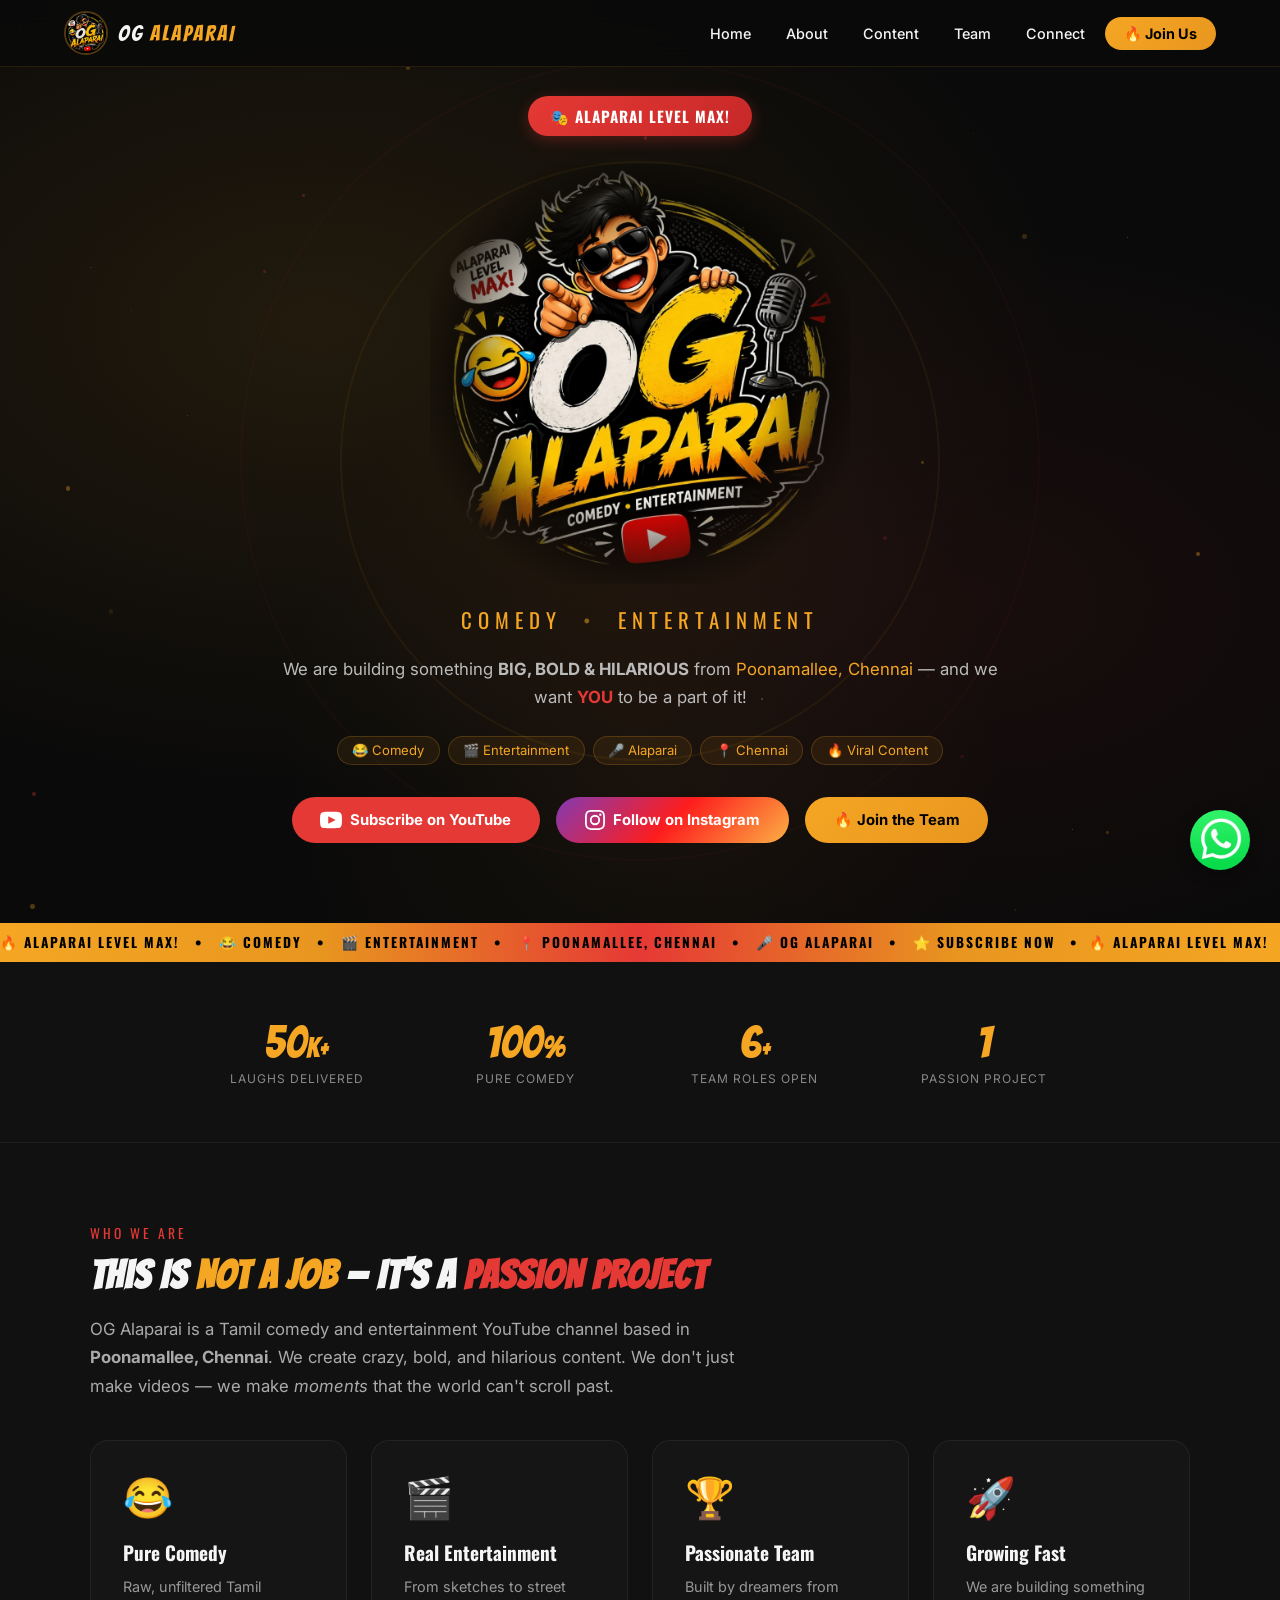
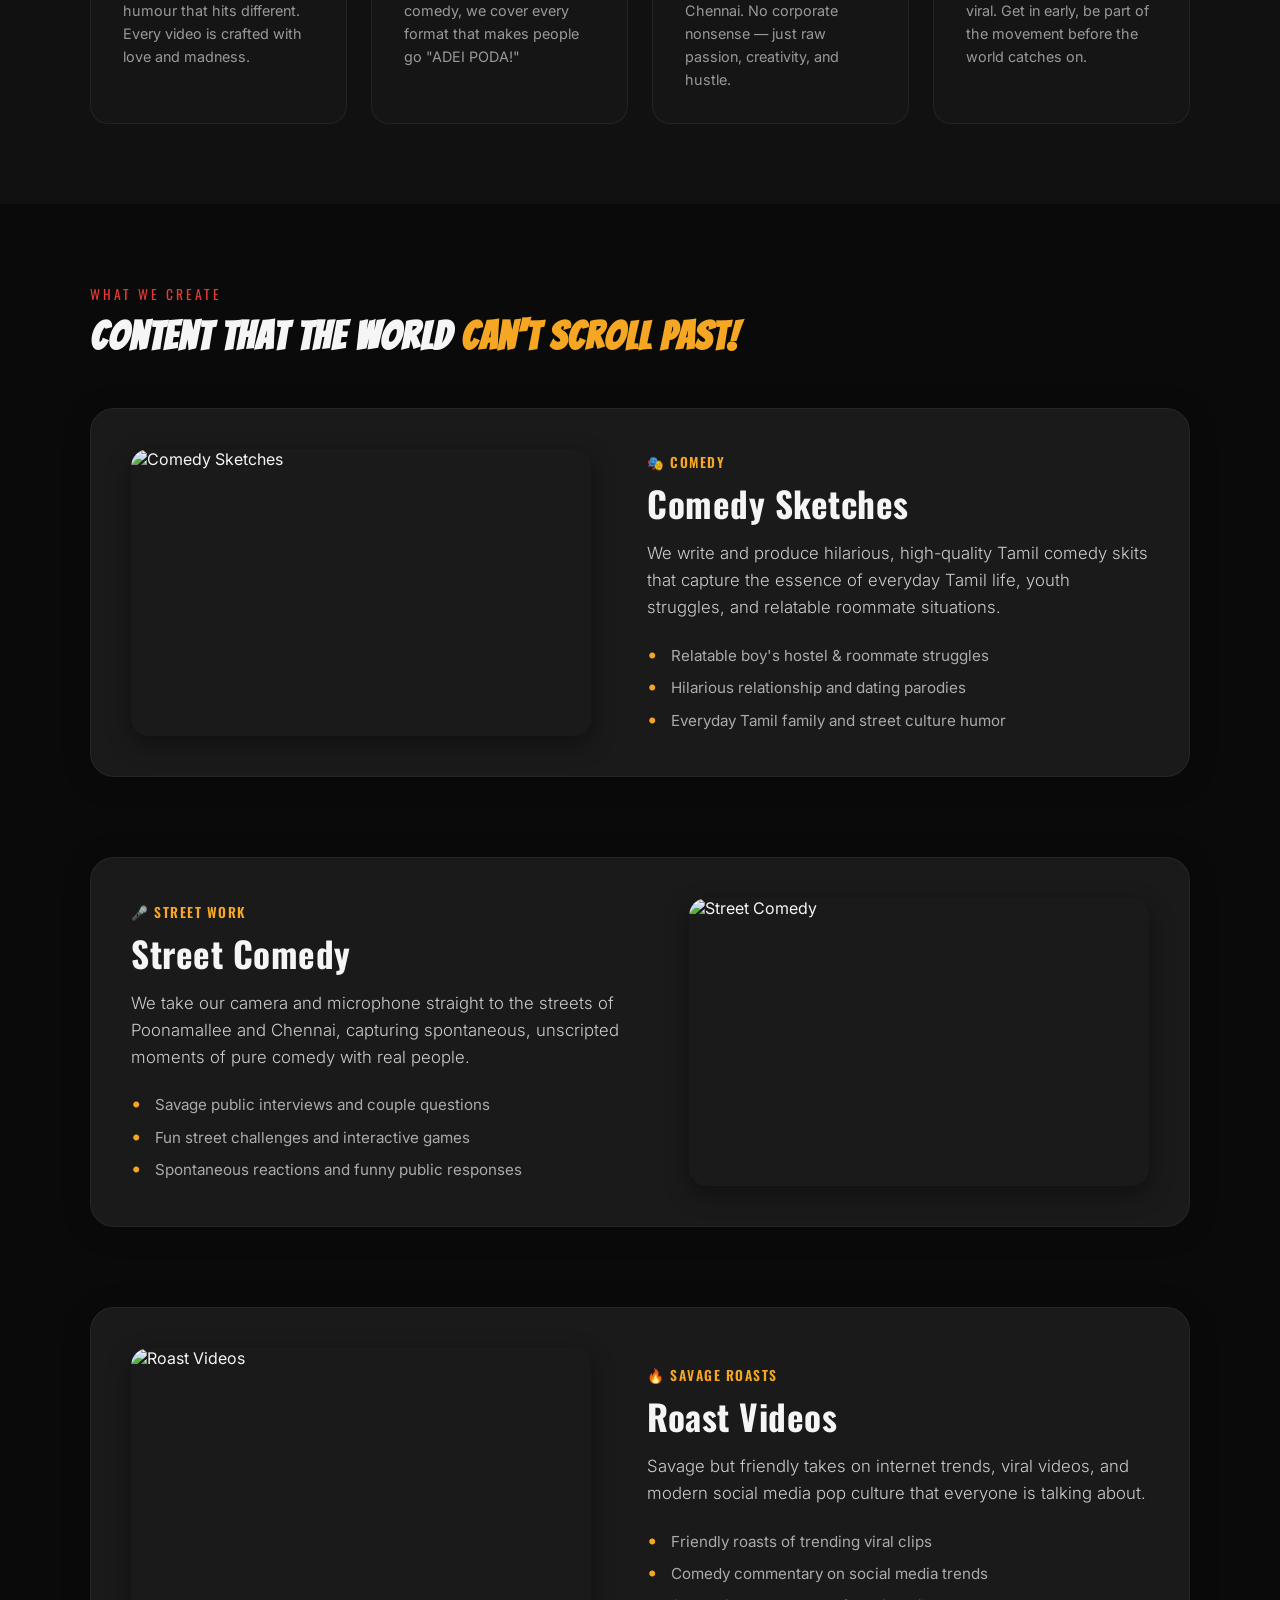
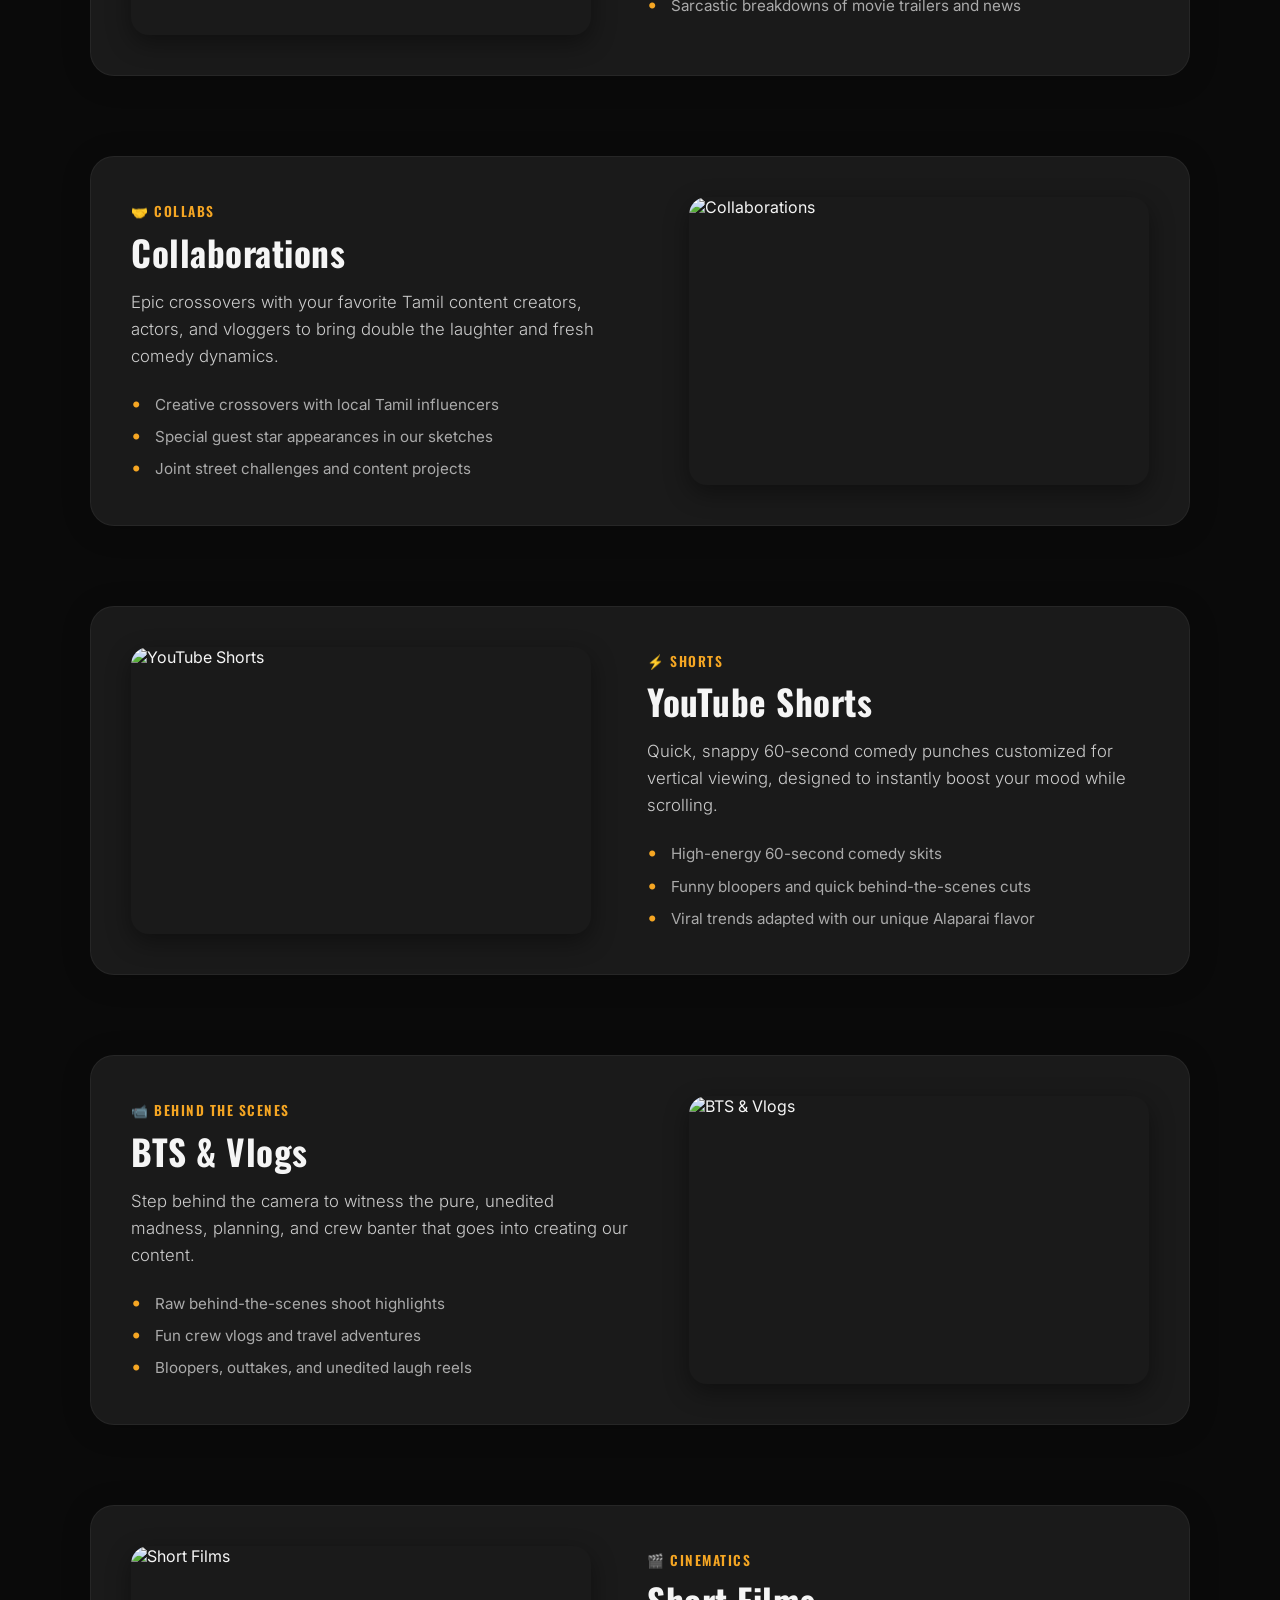
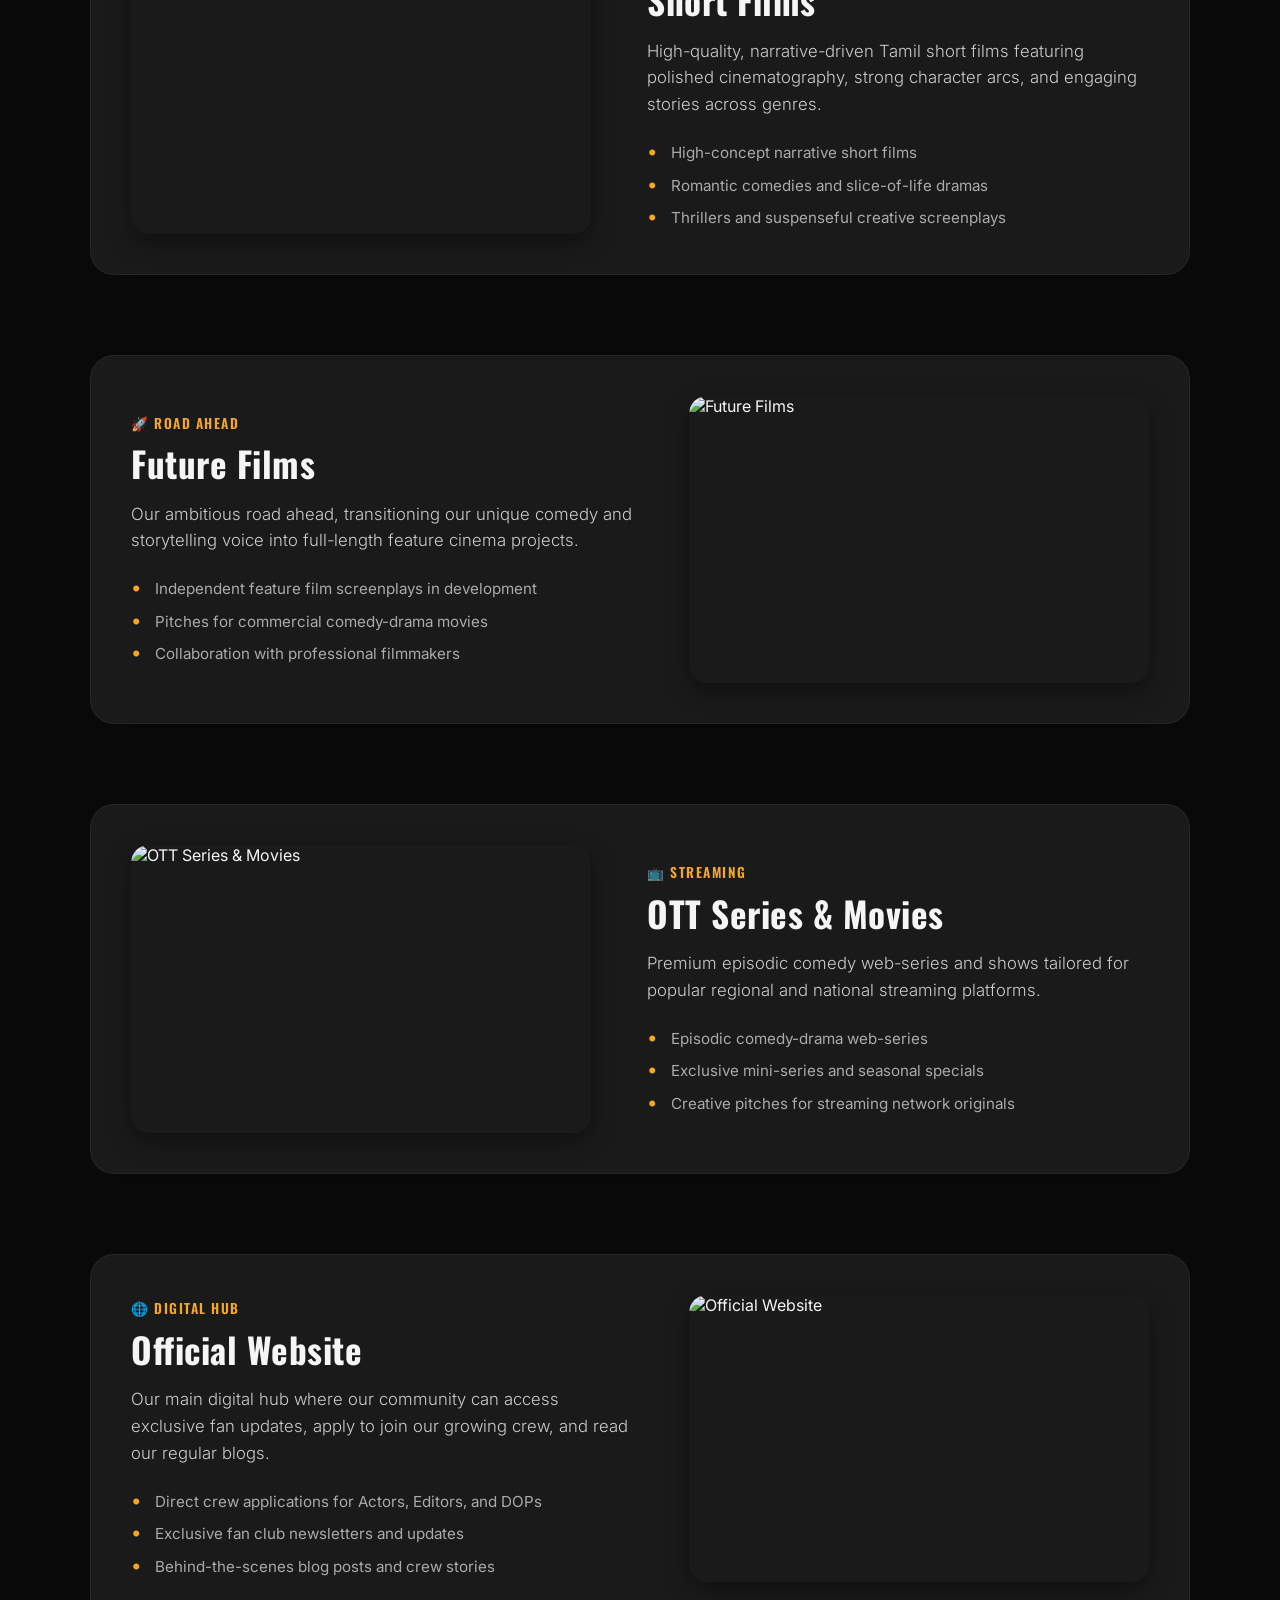
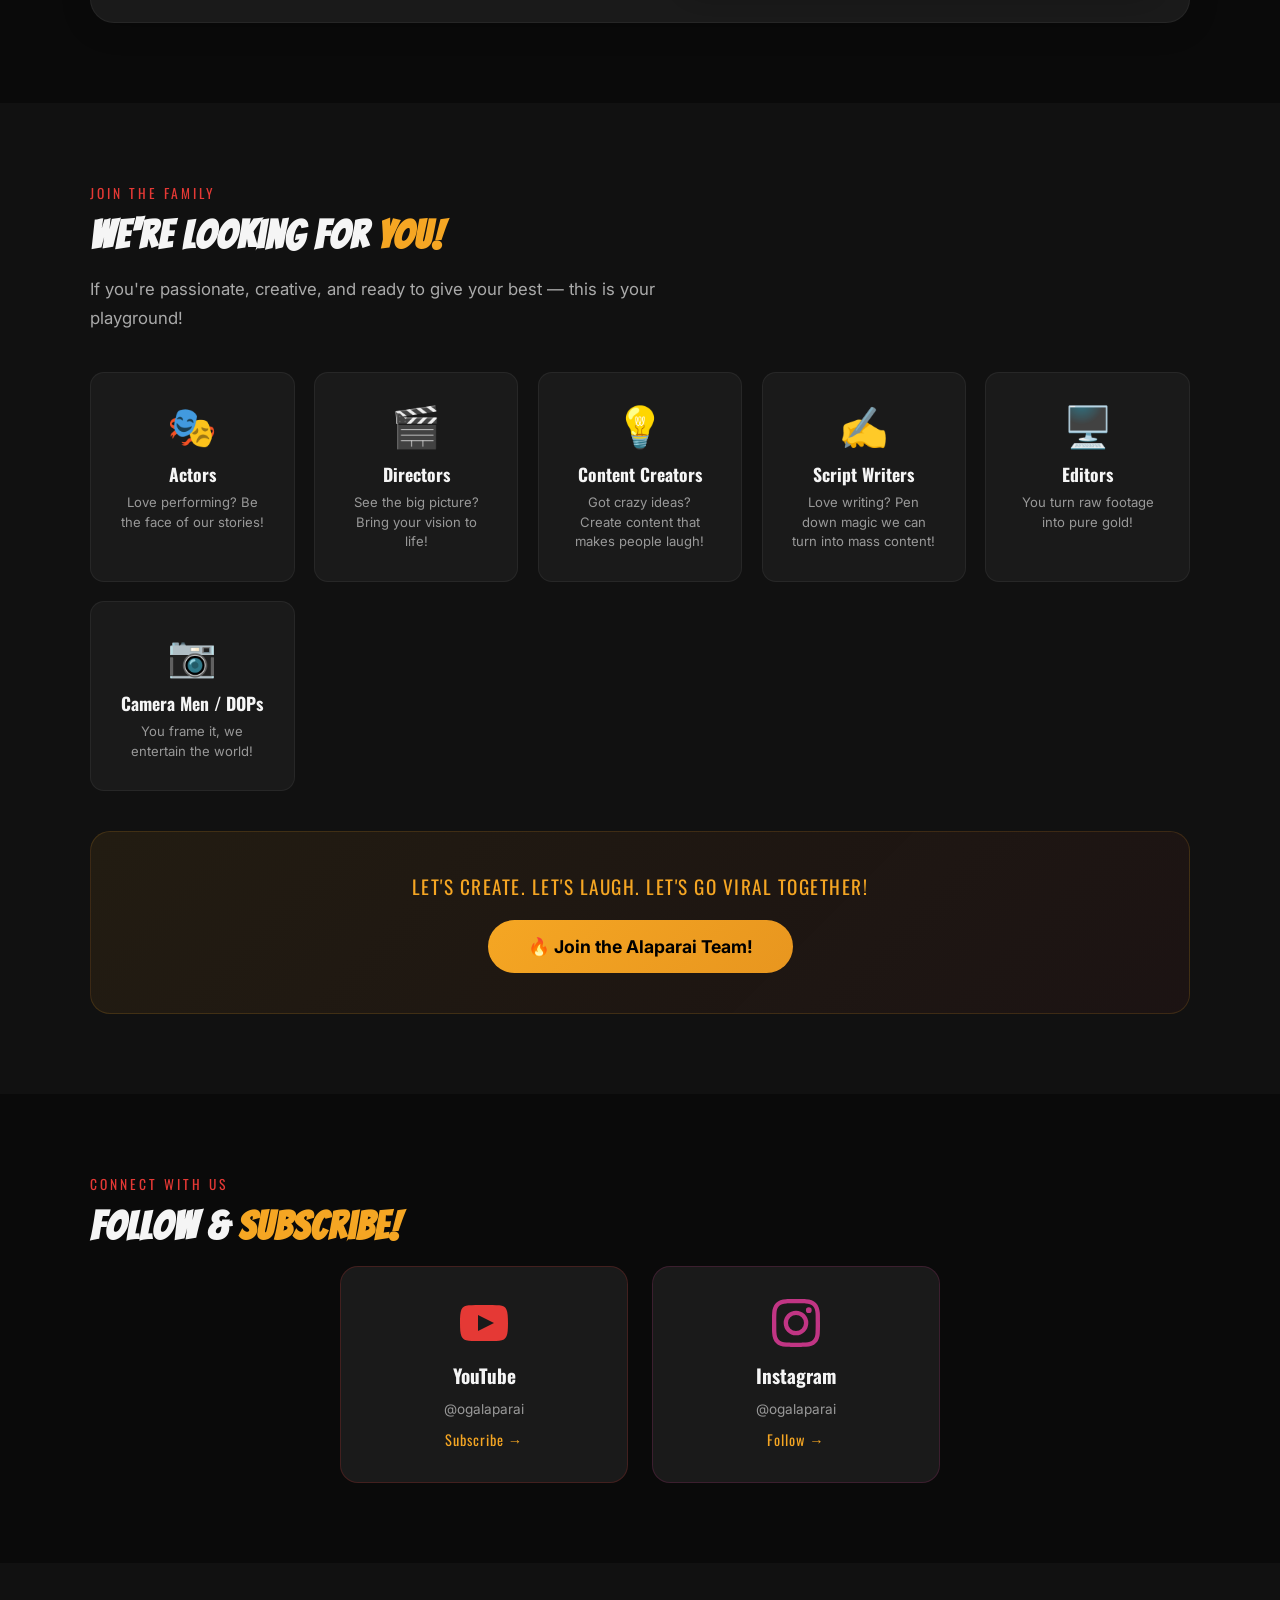
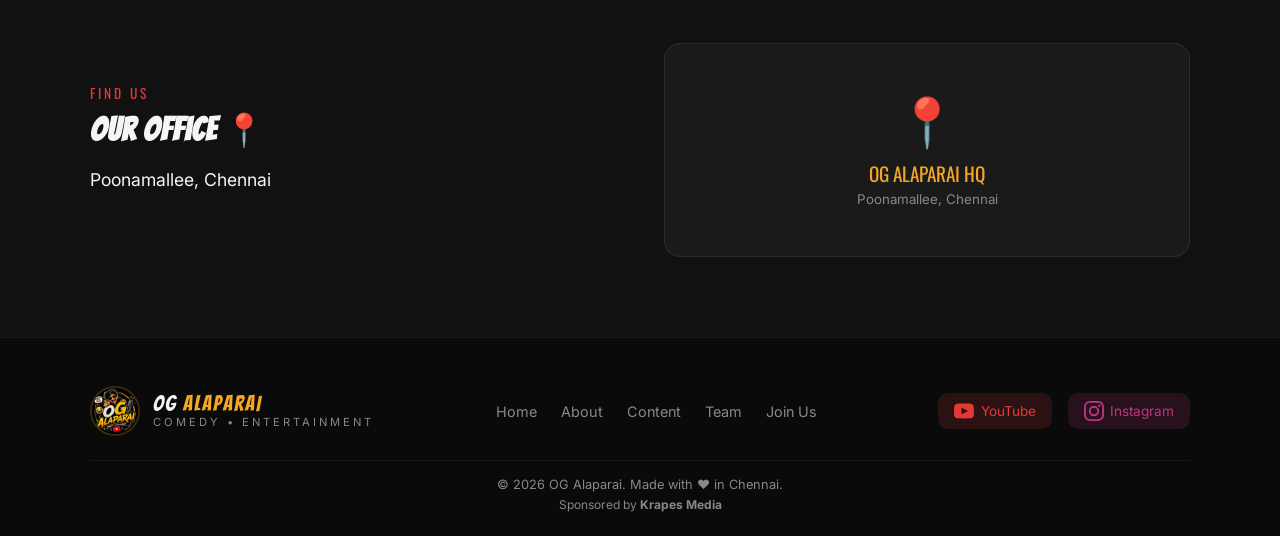
==== commit c52791b1: "Blogs Post added" ====
--- a/index.html
+++ b/index.html
@@ -154,56 +154,175 @@
       <div class="section-label">WHAT WE CREATE</div>
       <h2 class="section-title">Content That The World <span class="gold">Can't Scroll Past!</span></h2>
 
-      <div class="content-grid">
-        <div class="content-item" id="content-sketches">
-          <div class="content-icon">🎭</div>
-          <h4>Comedy Sketches</h4>
-          <p>Hilarious short skits about everyday Tamil life</p>
-        </div>
-        <div class="content-item" id="content-street">
-          <div class="content-icon">🎤</div>
-          <h4>Street Comedy</h4>
-          <p>Real people, real reactions, real laughs from Chennai streets</p>
-        </div>
-        <div class="content-item" id="content-roast">
-          <div class="content-icon">🔥</div>
-          <h4>Roast Videos</h4>
-          <p>Spicy takes and savage roasts everyone secretly loves</p>
-        </div>
-        <div class="content-item" id="content-collab">
-          <div class="content-icon">🤝</div>
-          <h4>Collaborations</h4>
-          <p>Epic team-ups with other creators for double the fun</p>
-        </div>
-        <div class="content-item" id="content-shorts">
-          <div class="content-icon">⚡</div>
-          <h4>YouTube Shorts</h4>
-          <p>Quick 60-second punches of pure comedy gold</p>
-        </div>
-        <div class="content-item" id="content-vlogs">
-          <div class="content-icon">📹</div>
-          <h4>BTS &amp; Vlogs</h4>
-          <p>Behind the scenes chaos of building OG Alaparai</p>
-        </div>
-        <div class="content-item" id="content-shortfilms">
-          <div class="content-icon">🎬</div>
-          <h4>Short Films</h4>
-          <p>Engaging cinematic stories and emotional narrative shorts</p>
-        </div>
-        <div class="content-item" id="content-futurefilms">
-          <div class="content-icon">🚀</div>
-          <h4>Future Films</h4>
-          <p>Upcoming feature-length movies and projects in development</p>
-        </div>
-        <div class="content-item" id="content-ott">
-          <div class="content-icon">📺</div>
-          <h4>OTT Series &amp; Movies</h4>
-          <p>Original web series and movies made for streaming platforms</p>
-        </div>
-        <div class="content-item" id="content-website">
-          <div class="content-icon">🌐</div>
-          <h4>Official Website</h4>
-          <p>Our digital hub for exclusive fan updates, blogs, and crew applications</p>
+      <div class="content-posts-list">
+        <!-- 1. Comedy Sketches -->
+        <div class="content-post" id="post-sketches">
+          <div class="post-image-container">
+            <img src="https://images.unsplash.com/photo-1517604931442-7e0c8ed2963c?auto=format&fit=crop&w=800&q=80" alt="Comedy Sketches" class="post-image" />
+          </div>
+          <div class="post-details">
+            <div class="post-badge">🎭 COMEDY</div>
+            <h3 class="post-title">Comedy Sketches</h3>
+            <p class="post-desc">We write and produce hilarious, high-quality Tamil comedy skits that capture the essence of everyday Tamil life, youth struggles, and relatable roommate situations.</p>
+            <ul class="post-list">
+              <li>Relatable boy's hostel & roommate struggles</li>
+              <li>Hilarious relationship and dating parodies</li>
+              <li>Everyday Tamil family and street culture humor</li>
+            </ul>
+          </div>
+        </div>
+
+        <!-- 2. Street Comedy -->
+        <div class="content-post" id="post-street">
+          <div class="post-image-container">
+            <img src="https://images.unsplash.com/photo-1598488035139-bdbb2231ce04?auto=format&fit=crop&w=800&q=80" alt="Street Comedy" class="post-image" />
+          </div>
+          <div class="post-details">
+            <div class="post-badge">🎤 STREET WORK</div>
+            <h3 class="post-title">Street Comedy</h3>
+            <p class="post-desc">We take our camera and microphone straight to the streets of Poonamallee and Chennai, capturing spontaneous, unscripted moments of pure comedy with real people.</p>
+            <ul class="post-list">
+              <li>Savage public interviews and couple questions</li>
+              <li>Fun street challenges and interactive games</li>
+              <li>Spontaneous reactions and funny public responses</li>
+            </ul>
+          </div>
+        </div>
+
+        <!-- 3. Roast Videos -->
+        <div class="content-post" id="post-roast">
+          <div class="post-image-container">
+            <img src="https://images.unsplash.com/photo-1506157786151-b8491531f063?auto=format&fit=crop&w=800&q=80" alt="Roast Videos" class="post-image" />
+          </div>
+          <div class="post-details">
+            <div class="post-badge">🔥 SAVAGE ROASTS</div>
+            <h3 class="post-title">Roast Videos</h3>
+            <p class="post-desc">Savage but friendly takes on internet trends, viral videos, and modern social media pop culture that everyone is talking about.</p>
+            <ul class="post-list">
+              <li>Friendly roasts of trending viral clips</li>
+              <li>Comedy commentary on social media trends</li>
+              <li>Sarcastic breakdowns of movie trailers and news</li>
+            </ul>
+          </div>
+        </div>
+
+        <!-- 4. Collaborations -->
+        <div class="content-post" id="post-collab">
+          <div class="post-image-container">
+            <img src="https://images.unsplash.com/photo-1515187029135-18ee286d815b?auto=format&fit=crop&w=800&q=80" alt="Collaborations" class="post-image" />
+          </div>
+          <div class="post-details">
+            <div class="post-badge">🤝 COLLABS</div>
+            <h3 class="post-title">Collaborations</h3>
+            <p class="post-desc">Epic crossovers with your favorite Tamil content creators, actors, and vloggers to bring double the laughter and fresh comedy dynamics.</p>
+            <ul class="post-list">
+              <li>Creative crossovers with local Tamil influencers</li>
+              <li>Special guest star appearances in our sketches</li>
+              <li>Joint street challenges and content projects</li>
+            </ul>
+          </div>
+        </div>
+
+        <!-- 5. YouTube Shorts -->
+        <div class="content-post" id="post-shorts">
+          <div class="post-image-container">
+            <img src="https://images.unsplash.com/photo-1542751371-adc38448a05e?auto=format&fit=crop&w=800&q=80" alt="YouTube Shorts" class="post-image" />
+          </div>
+          <div class="post-details">
+            <div class="post-badge">⚡ SHORTS</div>
+            <h3 class="post-title">YouTube Shorts</h3>
+            <p class="post-desc">Quick, snappy 60-second comedy punches customized for vertical viewing, designed to instantly boost your mood while scrolling.</p>
+            <ul class="post-list">
+              <li>High-energy 60-second comedy skits</li>
+              <li>Funny bloopers and quick behind-the-scenes cuts</li>
+              <li>Viral trends adapted with our unique Alaparai flavor</li>
+            </ul>
+          </div>
+        </div>
+
+        <!-- 6. BTS & Vlogs -->
+        <div class="content-post" id="post-vlogs">
+          <div class="post-image-container">
+            <img src="https://images.unsplash.com/photo-1492691527719-9d1e07e534b4?auto=format&fit=crop&w=800&q=80" alt="BTS & Vlogs" class="post-image" />
+          </div>
+          <div class="post-details">
+            <div class="post-badge">📹 BEHIND THE SCENES</div>
+            <h3 class="post-title">BTS & Vlogs</h3>
+            <p class="post-desc">Step behind the camera to witness the pure, unedited madness, planning, and crew banter that goes into creating our content.</p>
+            <ul class="post-list">
+              <li>Raw behind-the-scenes shoot highlights</li>
+              <li>Fun crew vlogs and travel adventures</li>
+              <li>Bloopers, outtakes, and unedited laugh reels</li>
+            </ul>
+          </div>
+        </div>
+
+        <!-- 7. Short Films -->
+        <div class="content-post" id="post-shortfilms">
+          <div class="post-image-container">
+            <img src="https://images.unsplash.com/photo-1485846234645-a62644f84728?auto=format&fit=crop&w=800&q=80" alt="Short Films" class="post-image" />
+          </div>
+          <div class="post-details">
+            <div class="post-badge">🎬 CINEMATICS</div>
+            <h3 class="post-title">Short Films</h3>
+            <p class="post-desc">High-quality, narrative-driven Tamil short films featuring polished cinematography, strong character arcs, and engaging stories across genres.</p>
+            <ul class="post-list">
+              <li>High-concept narrative short films</li>
+              <li>Romantic comedies and slice-of-life dramas</li>
+              <li>Thrillers and suspenseful creative screenplays</li>
+            </ul>
+          </div>
+        </div>
+
+        <!-- 8. Future Films -->
+        <div class="content-post" id="post-futurefilms">
+          <div class="post-image-container">
+            <img src="https://images.unsplash.com/photo-1451187580459-43490279c0fa?auto=format&fit=crop&w=800&q=80" alt="Future Films" class="post-image" />
+          </div>
+          <div class="post-details">
+            <div class="post-badge">🚀 ROAD AHEAD</div>
+            <h3 class="post-title">Future Films</h3>
+            <p class="post-desc">Our ambitious road ahead, transitioning our unique comedy and storytelling voice into full-length feature cinema projects.</p>
+            <ul class="post-list">
+              <li>Independent feature film screenplays in development</li>
+              <li>Pitches for commercial comedy-drama movies</li>
+              <li>Collaboration with professional filmmakers</li>
+            </ul>
+          </div>
+        </div>
+
+        <!-- 9. OTT Series & Movies -->
+        <div class="content-post" id="post-ott">
+          <div class="post-image-container">
+            <img src="https://images.unsplash.com/photo-1593305841991-05c297ba4575?auto=format&fit=crop&w=800&q=80" alt="OTT Series & Movies" class="post-image" />
+          </div>
+          <div class="post-details">
+            <div class="post-badge">📺 STREAMING</div>
+            <h3 class="post-title">OTT Series & Movies</h3>
+            <p class="post-desc">Premium episodic comedy web-series and shows tailored for popular regional and national streaming platforms.</p>
+            <ul class="post-list">
+              <li>Episodic comedy-drama web-series</li>
+              <li>Exclusive mini-series and seasonal specials</li>
+              <li>Creative pitches for streaming network originals</li>
+            </ul>
+          </div>
+        </div>
+
+        <!-- 10. Official Website -->
+        <div class="content-post" id="post-website">
+          <div class="post-image-container">
+            <img src="https://images.unsplash.com/photo-1531403009284-440f080d1e12?auto=format&fit=crop&w=800&q=80" alt="Official Website" class="post-image" />
+          </div>
+          <div class="post-details">
+            <div class="post-badge">🌐 DIGITAL HUB</div>
+            <h3 class="post-title">Official Website</h3>
+            <p class="post-desc">Our main digital hub where our community can access exclusive fan updates, apply to join our growing crew, and read our regular blogs.</p>
+            <ul class="post-list">
+              <li>Direct crew applications for Actors, Editors, and DOPs</li>
+              <li>Exclusive fan club newsletters and updates</li>
+              <li>Behind-the-scenes blog posts and crew stories</li>
+            </ul>
+          </div>
         </div>
       </div>
     </div>
--- a/style.css
+++ b/style.css
@@ -626,41 +626,146 @@
   background: var(--black)
 }
 
-.content-grid {
-  display: grid;
-  grid-template-columns: repeat(auto-fit, minmax(200px, 1fr));
-  gap: 1.2rem
-}
-
-.content-item {
+.content-posts-list {
+  display: flex;
+  flex-direction: column;
+  gap: 5rem;
+  margin-top: 3rem;
+}
+
+.content-post {
+  display: flex;
+  align-items: center;
+  gap: 3.5rem;
   background: var(--card);
-  border: 1px solid rgba(255, 255, 255, .05);
-  border-radius: 14px;
-  padding: 1.8rem;
-  text-align: center;
-  transition: .3s
-}
-
-.content-item:hover {
-  border-color: var(--gold);
+  border: 1px solid rgba(255, 255, 255, 0.05);
+  border-radius: 24px;
+  padding: 2.5rem;
+  transition: all 0.4s ease;
+  box-shadow: 0 4px 30px rgba(0, 0, 0, 0.2);
+}
+
+.content-post:hover {
+  border-color: rgba(245, 166, 35, 0.2);
   transform: translateY(-5px);
-  box-shadow: 0 8px 25px rgba(245, 166, 35, .08)
-}
-
-.content-icon {
+  box-shadow: 0 10px 40px rgba(245, 166, 35, 0.05);
+}
+
+.post-image-container {
+  flex: 1.1;
+  max-width: 480px;
+  aspect-ratio: 16 / 10;
+  overflow: hidden;
+  border-radius: 18px;
+  box-shadow: 0 8px 24px rgba(0, 0, 0, 0.4);
+}
+
+.post-image {
+  width: 100%;
+  height: 100%;
+  object-fit: cover;
+  transition: transform 0.5s ease;
+}
+
+.content-post:hover .post-image {
+  transform: scale(1.04);
+}
+
+.post-details {
+  flex: 1.2;
+  display: flex;
+  flex-direction: column;
+}
+
+.post-badge {
+  font-family: var(--font-heading);
+  color: var(--gold);
+  font-size: 0.85rem;
+  letter-spacing: 1.5px;
+  font-weight: 600;
+  margin-bottom: 0.6rem;
+  text-transform: uppercase;
+}
+
+.post-title {
+  font-family: var(--font-heading);
   font-size: 2.2rem;
-  margin-bottom: .8rem
-}
-
-.content-item h4 {
-  font-family: var(--font-heading);
-  margin-bottom: .4rem
-}
-
-.content-item p {
-  color: #999;
-  font-size: .82rem;
-  line-height: 1.5
+  font-weight: 700;
+  color: var(--white);
+  margin-bottom: 1rem;
+  letter-spacing: 0.5px;
+  line-height: 1.2;
+}
+
+.post-desc {
+  color: #ccc;
+  font-size: 1.05rem;
+  line-height: 1.6;
+  margin-bottom: 1.5rem;
+  font-weight: 300;
+}
+
+.post-list {
+  list-style: none;
+  padding-left: 0;
+  margin-bottom: 0;
+}
+
+.post-list li {
+  position: relative;
+  padding-left: 1.5rem;
+  margin-bottom: 0.6rem;
+  color: #aaa;
+  font-size: 0.95rem;
+  line-height: 1.5;
+}
+
+.post-list li::before {
+  content: "•";
+  position: absolute;
+  left: 0;
+  top: 0;
+  color: var(--gold);
+  font-size: 1.2rem;
+  line-height: 1;
+}
+
+.post-list li:last-child {
+  margin-bottom: 0;
+}
+
+/* Alternating rows for desktop screens */
+@media (min-width: 992px) {
+  .content-post:nth-child(even) {
+    flex-direction: row-reverse;
+  }
+}
+
+/* Responsive grid/stack for tablets & mobile */
+@media (max-width: 991px) {
+  .content-posts-list {
+    gap: 3.5rem;
+  }
+  
+  .content-post {
+    flex-direction: column;
+    gap: 2rem;
+    padding: 1.8rem;
+    align-items: stretch;
+  }
+  
+  .post-image-container {
+    max-width: 100%;
+    aspect-ratio: 16 / 9;
+  }
+  
+  .post-title {
+    font-size: 1.8rem;
+  }
+  
+  .post-desc {
+    font-size: 0.95rem;
+  }
 }
 
 /* TEAM */
@@ -1255,6 +1360,38 @@
 .form-group textarea {
   resize: vertical;
   min-height: 80px
+}
+
+/* Validation Error Styles */
+.form-group.has-error input,
+.form-group.has-error select,
+.form-group.has-error textarea {
+  border-color: var(--red) !important;
+  box-shadow: 0 0 0 3px rgba(229, 57, 53, 0.15) !important;
+}
+
+.form-group.has-error label {
+  color: var(--red) !important;
+}
+
+.error-message {
+  display: block;
+  color: var(--red);
+  font-size: 0.8rem;
+  margin-top: 0.4rem;
+  font-weight: 500;
+  animation: errorFadeIn 0.25s ease-out;
+}
+
+@keyframes errorFadeIn {
+  from {
+    opacity: 0;
+    transform: translateY(-4px);
+  }
+  to {
+    opacity: 1;
+    transform: translateY(0);
+  }
 }
 
 .resume-section {
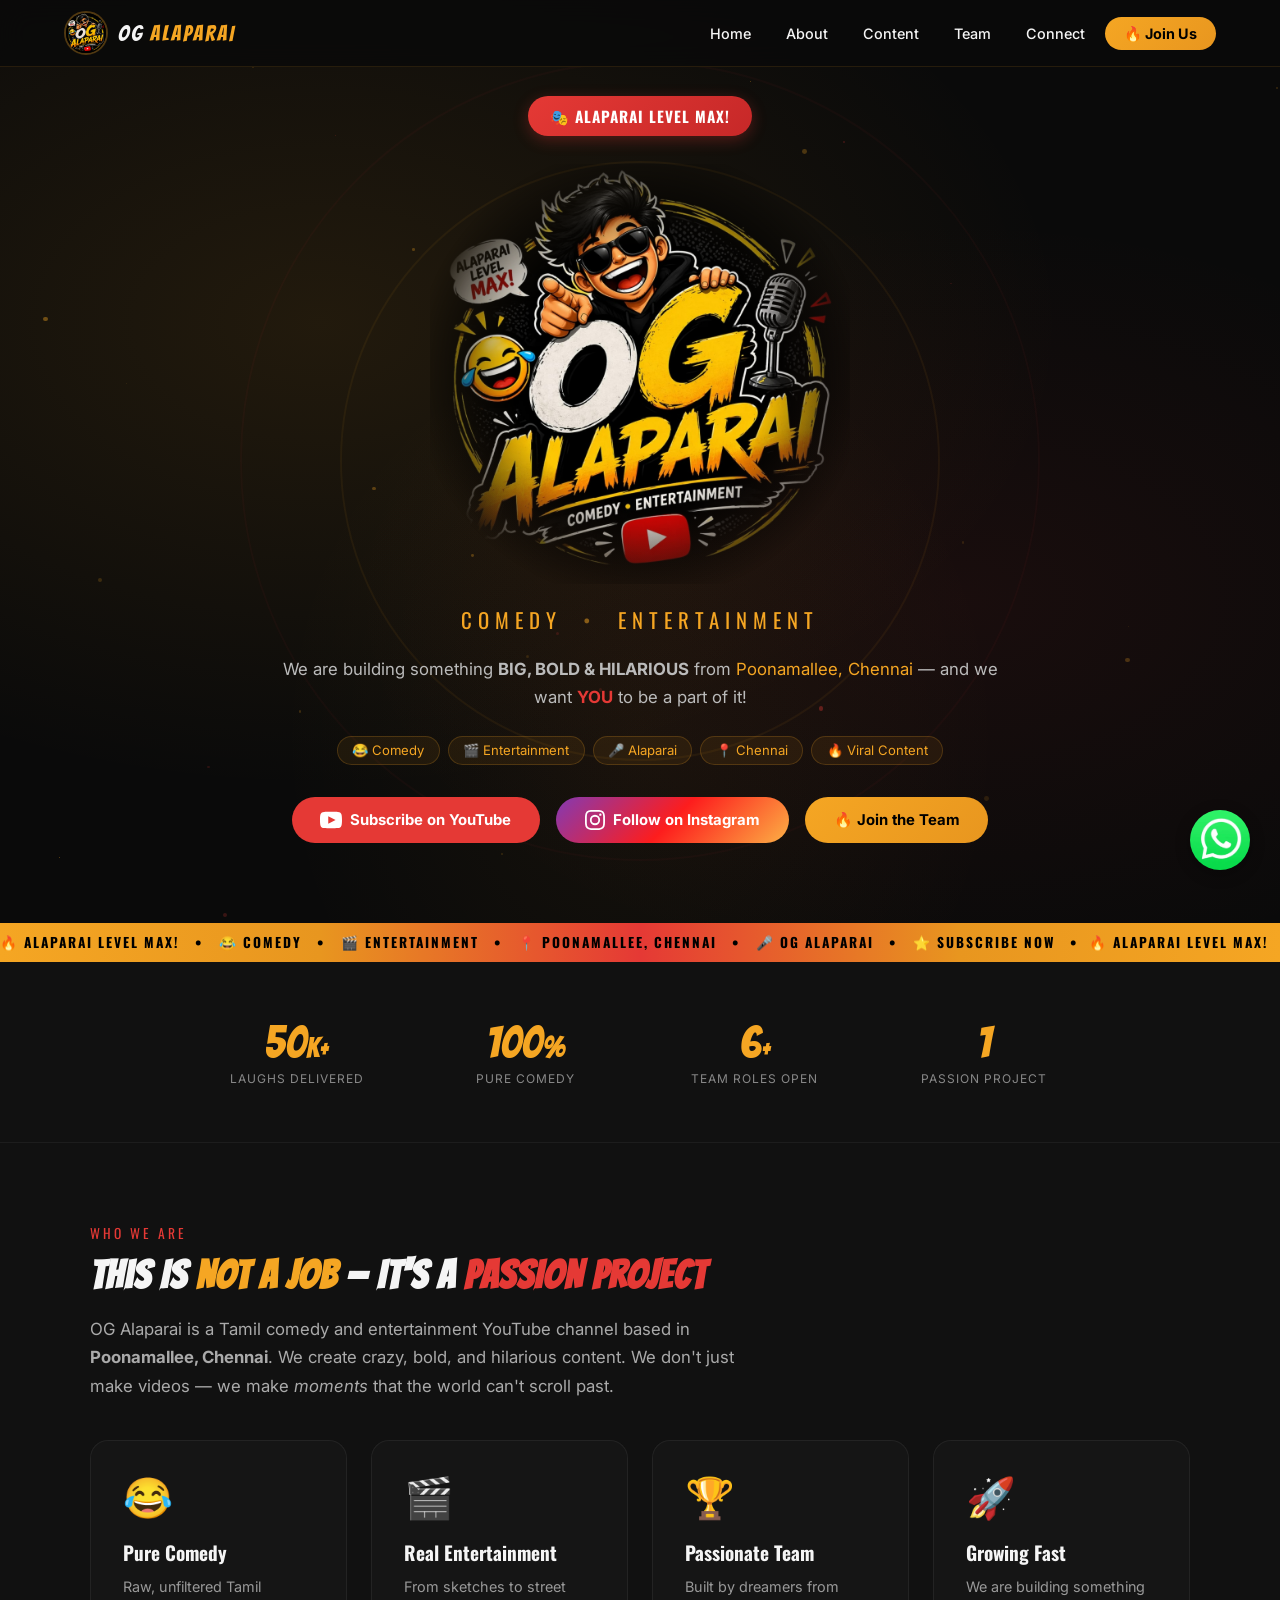
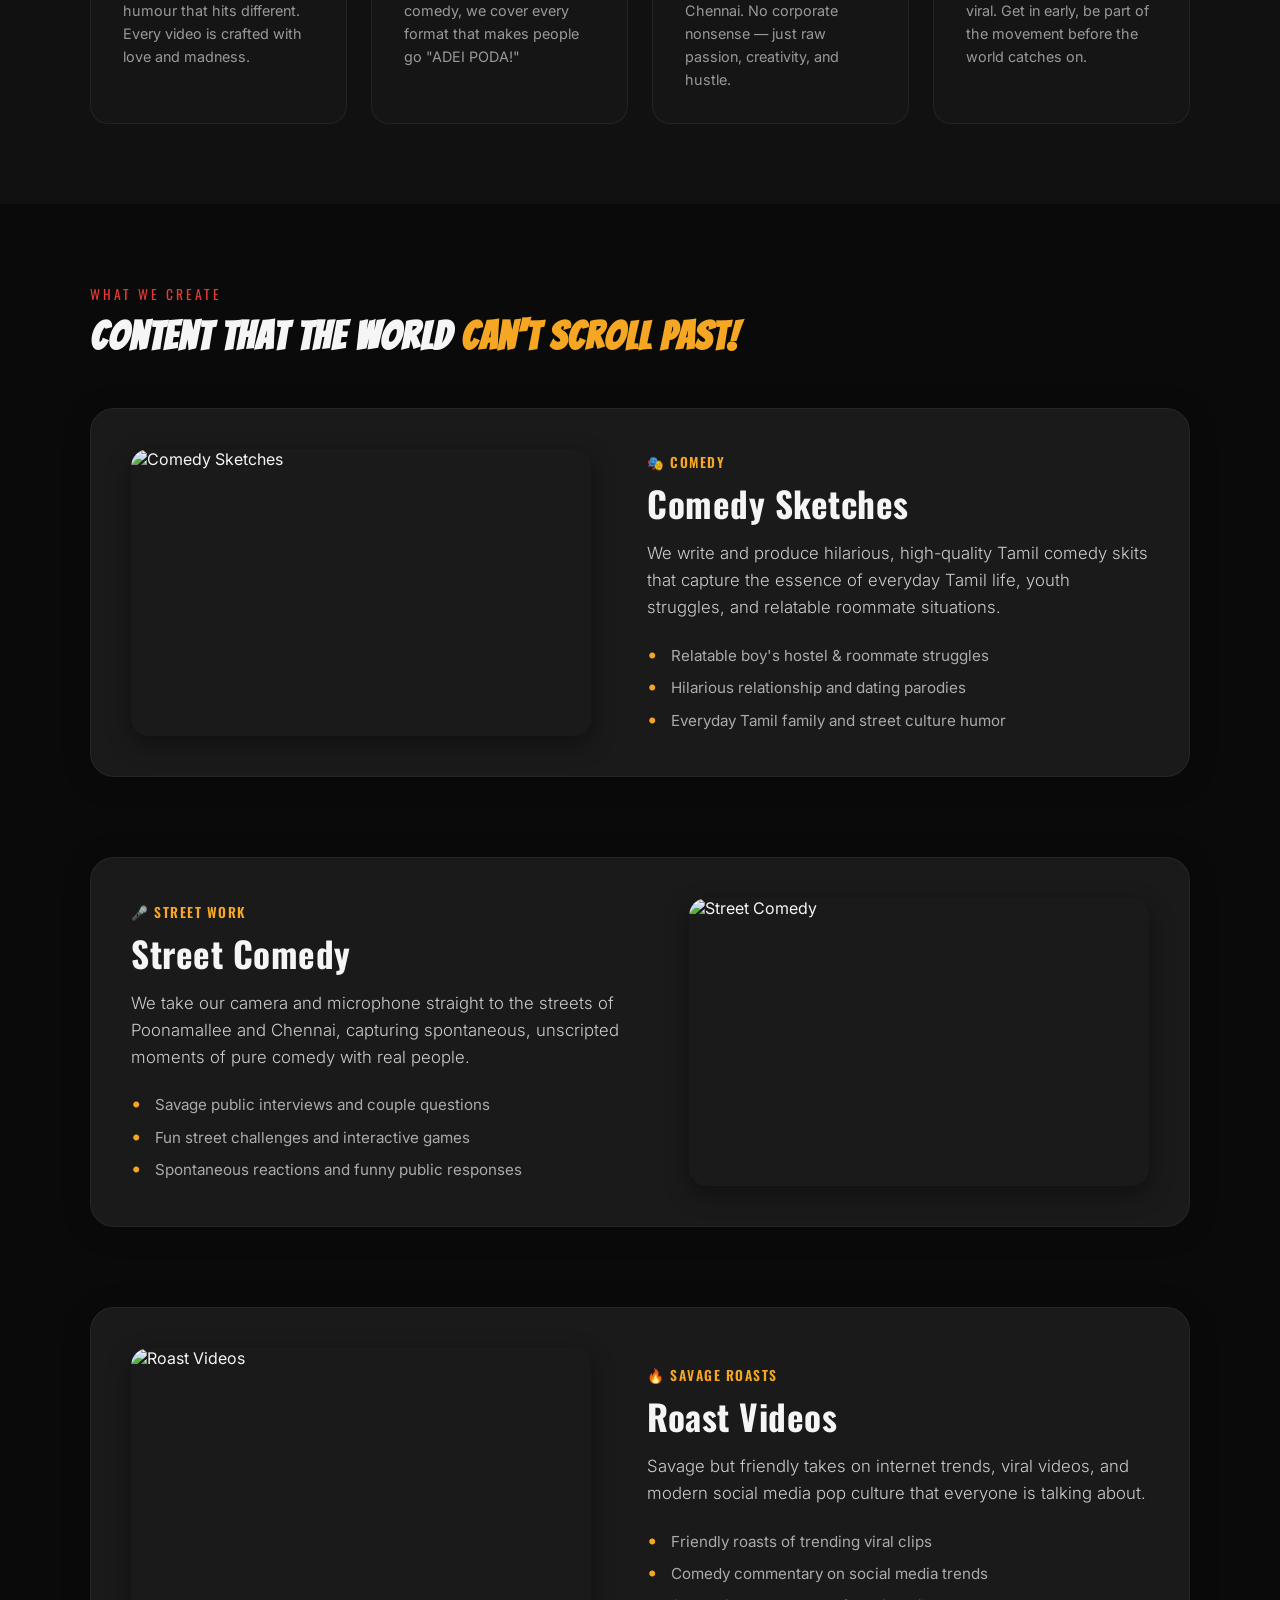
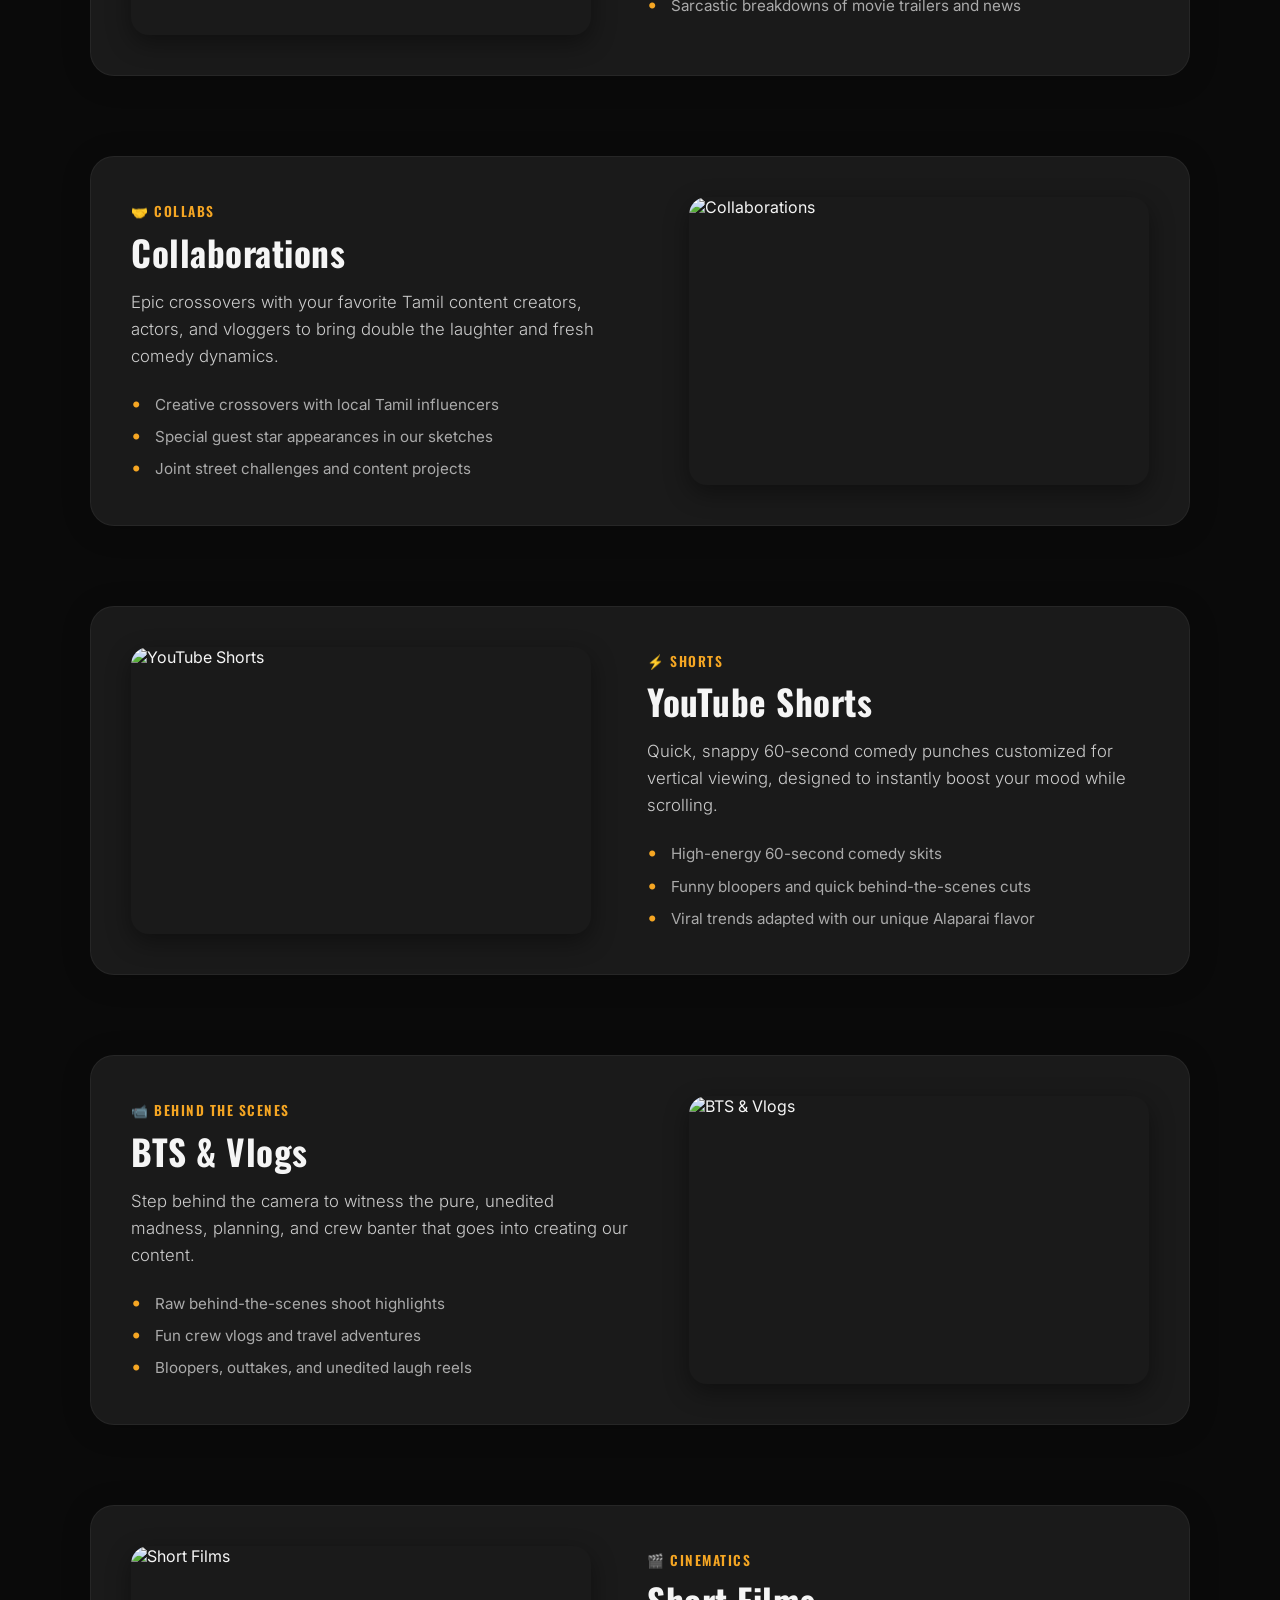
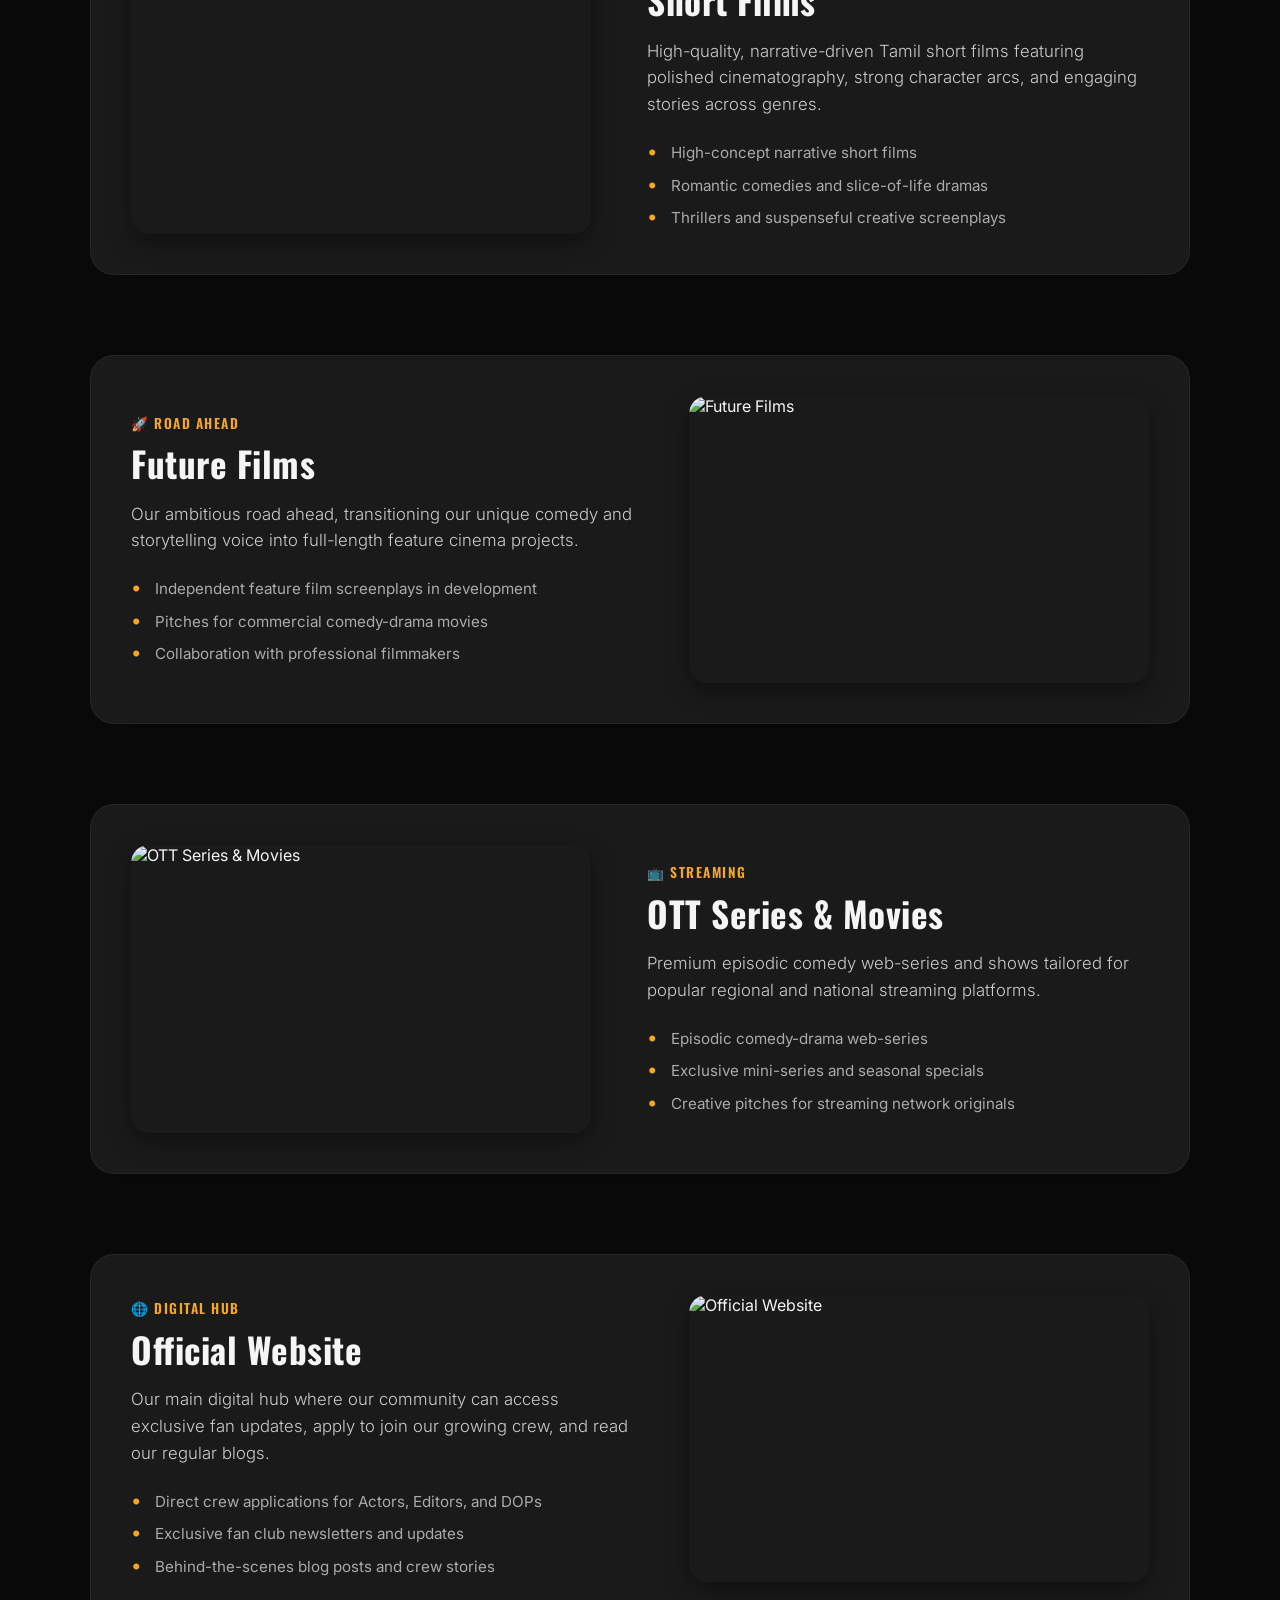
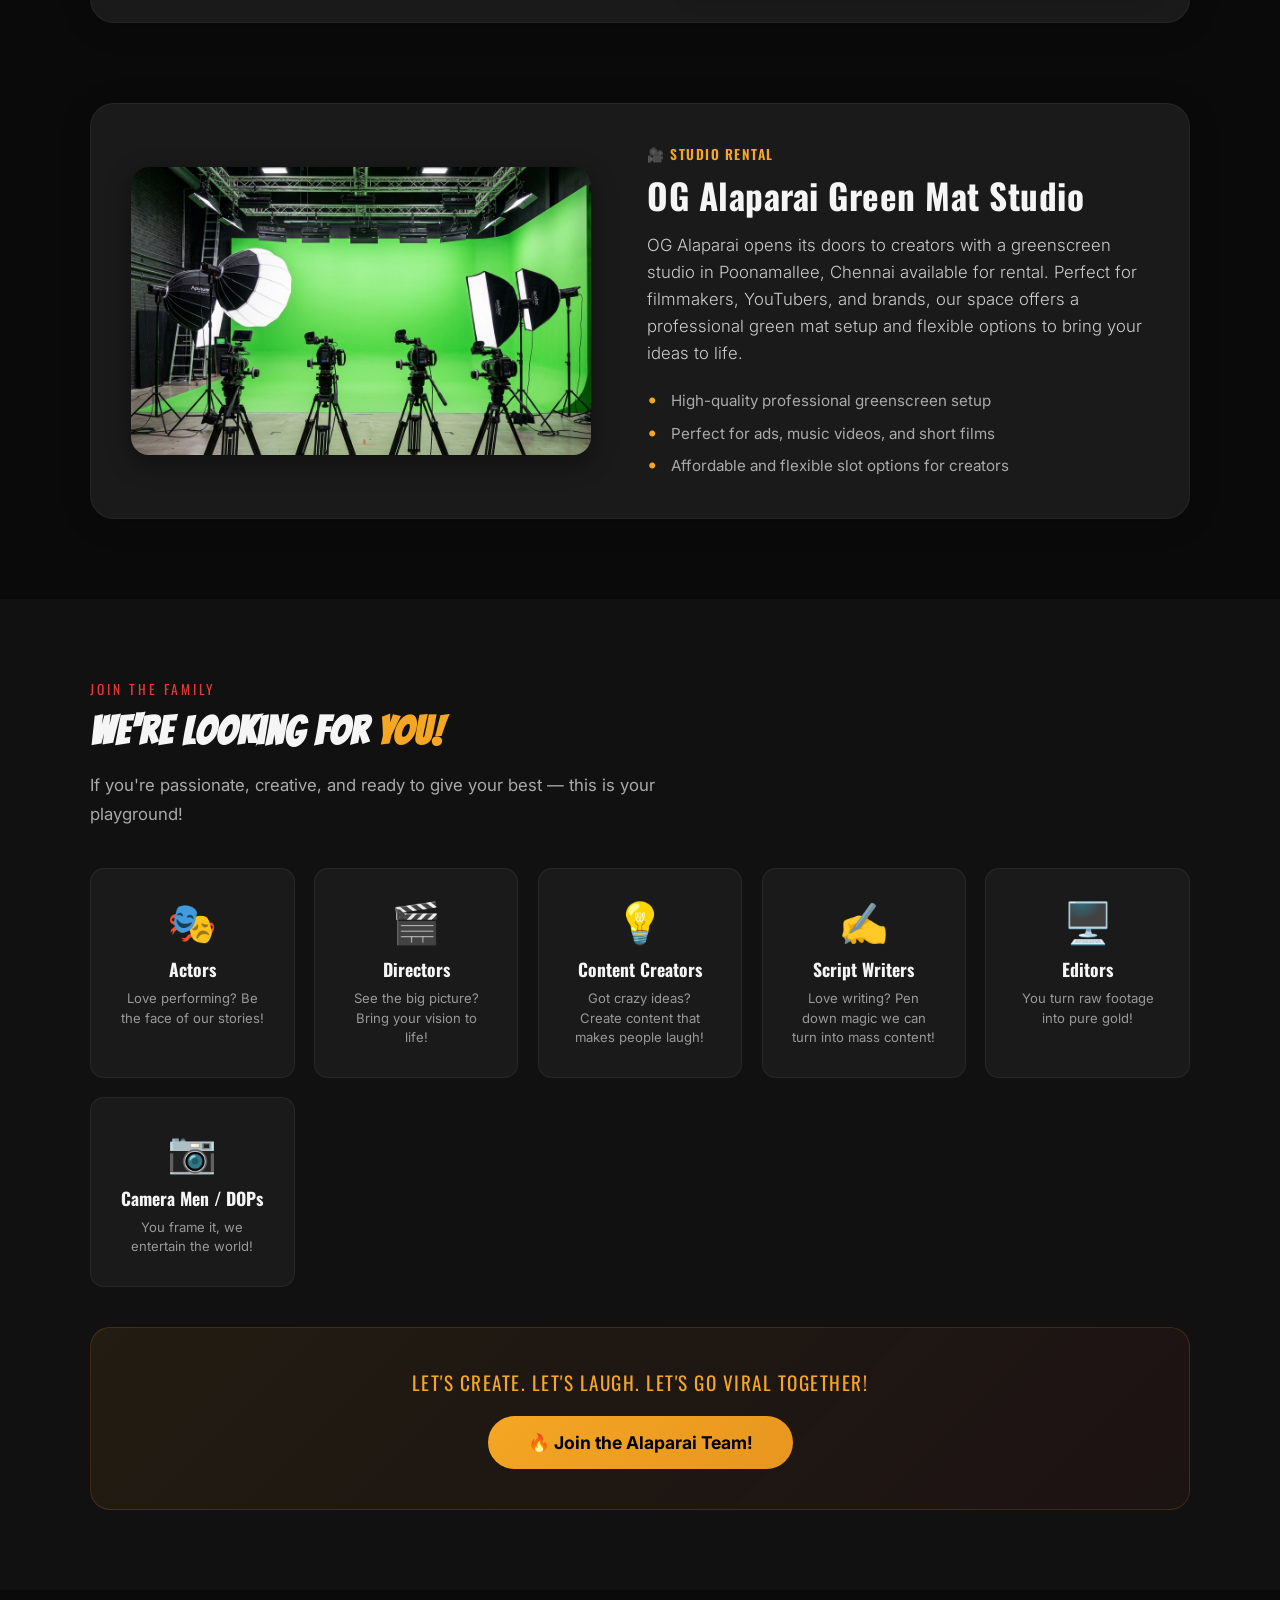
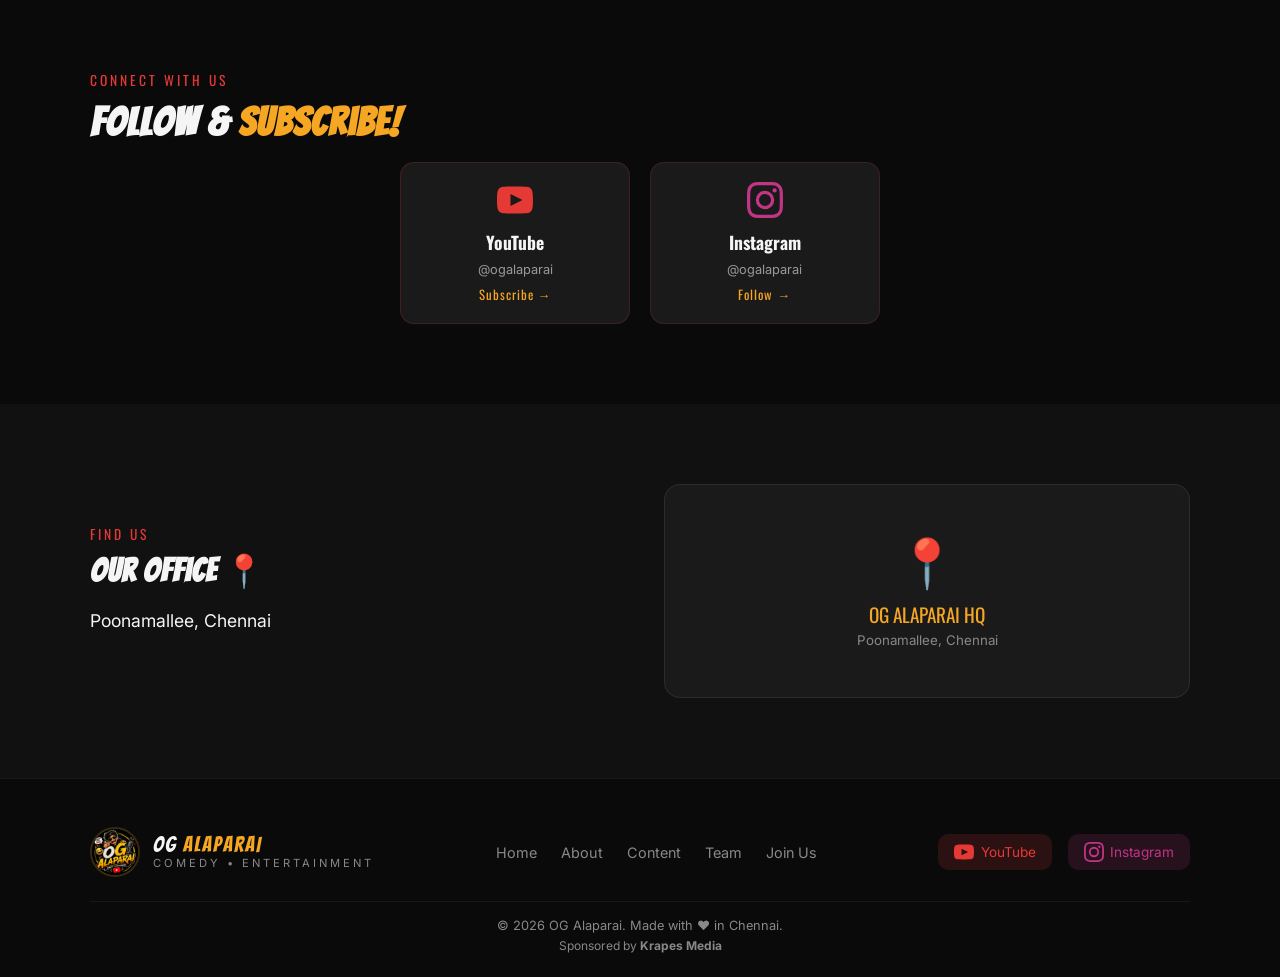
==== commit 86f02776: "std rent added" ====
--- a/index.html
+++ b/index.html
@@ -26,7 +26,7 @@
         <li><a href="content.html" class="nav-link">Content</a></li>
         <li><a href="team.html" class="nav-link">Team</a></li>
         <li><a href="connect.html" class="nav-link">Connect</a></li>
-        <li><a href="join.html" class="nav-link nav-cta">🔥 Join Us</a></li>
+        <li><a href="join.html#apply" class="nav-link nav-cta">🔥 Join Us</a></li>
       </ul>
       <button class="hamburger" id="hamburger" aria-label="Open menu">
         <span></span><span></span><span></span>
@@ -76,7 +76,7 @@
           <svg viewBox="0 0 24 24" fill="currentColor" width="20" height="20"><path d="M12 2.163c3.204 0 3.584.012 4.85.07 3.252.148 4.771 1.691 4.919 4.919.058 1.265.069 1.645.069 4.849 0 3.205-.012 3.584-.069 4.849-.149 3.225-1.664 4.771-4.919 4.919-1.266.058-1.644.07-4.85.07-3.204 0-3.584-.012-4.849-.07-3.26-.149-4.771-1.699-4.919-4.92-.058-1.265-.07-1.644-.07-4.849 0-3.204.013-3.583.07-4.849.149-3.227 1.664-4.771 4.919-4.919 1.266-.057 1.645-.069 4.849-.069zM12 0C8.741 0 8.333.014 7.053.072 2.695.272.273 2.69.073 7.052.014 8.333 0 8.741 0 12c0 3.259.014 3.668.072 4.948.2 4.358 2.618 6.78 6.98 6.98C8.333 23.986 8.741 24 12 24c3.259 0 3.668-.014 4.948-.072 4.354-.2 6.782-2.618 6.979-6.98.059-1.28.073-1.689.073-4.948 0-3.259-.014-3.667-.072-4.947-.196-4.354-2.617-6.78-6.979-6.98C15.668.014 15.259 0 12 0zm0 5.838a6.162 6.162 0 100 12.324 6.162 6.162 0 000-12.324zM12 16a4 4 0 110-8 4 4 0 010 8zm6.406-11.845a1.44 1.44 0 100 2.881 1.44 1.44 0 000-2.881z"/></svg>
           Follow on Instagram
         </a>
-        <a href="join.html" class="btn btn-gold" id="join-team-btn">🔥 Join the Team</a>
+        <a href="join.html#apply" class="btn btn-gold" id="join-team-btn">🔥 Join the Team</a>
       </div>
     </div>
 
@@ -321,6 +321,23 @@
               <li>Direct crew applications for Actors, Editors, and DOPs</li>
               <li>Exclusive fan club newsletters and updates</li>
               <li>Behind-the-scenes blog posts and crew stories</li>
+            </ul>
+          </div>
+        </div>
+
+        <!-- 11. OG Alaparai Green Mat Studio -->
+        <div class="content-post" id="post-studio-rental">
+          <div class="post-image-container">
+            <img src="studio_greenscreen.png" alt="OG Alaparai Green Mat Studio" class="post-image" />
+          </div>
+          <div class="post-details">
+            <div class="post-badge">🎥 STUDIO RENTAL</div>
+            <h3 class="post-title">OG Alaparai Green Mat Studio</h3>
+            <p class="post-desc">OG Alaparai opens its doors to creators with a greenscreen studio in Poonamallee, Chennai available for rental. Perfect for filmmakers, YouTubers, and brands, our space offers a professional green mat setup and flexible options to bring your ideas to life.</p>
+            <ul class="post-list">
+              <li>High-quality professional greenscreen setup</li>
+              <li>Perfect for ads, music videos, and short films</li>
+              <li>Affordable and flexible slot options for creators</li>
             </ul>
           </div>
         </div>
@@ -346,7 +363,7 @@
 
       <div class="join-cta-wrap">
         <p class="cta-text">LET'S CREATE. LET'S LAUGH. LET'S GO VIRAL TOGETHER!</p>
-        <a href="join.html" class="btn btn-gold btn-large" id="join-cta-main">🔥 Join the Alaparai Team!</a>
+        <a href="join.html#apply" class="btn btn-gold btn-large" id="join-cta-main">🔥 Join the Alaparai Team!</a>
       </div>
     </div>
   </section>
--- a/style.css
+++ b/style.css
@@ -840,28 +840,33 @@
 .connect-grid {
   display: grid;
   grid-template-columns: repeat(2, 1fr);
-  gap: 1.5rem;
+  gap: 1.2rem;
   align-items: stretch;
-  max-width: 600px;
+  max-width: 480px;
   margin: 0 auto
 }
 
 .connect-card {
   background: var(--card);
   border: 1px solid rgba(255, 255, 255, .06);
-  border-radius: 18px;
-  padding: 2rem 1.5rem;
+  border-radius: 14px;
+  padding: 1.2rem 1rem;
   text-align: center;
   transition: .4s;
   display: flex;
   flex-direction: column;
   align-items: center;
   justify-content: center;
-  gap: .6rem
+  gap: .4rem
 }
 
 .connect-card:hover {
-  transform: translateY(-6px)
+  transform: translateY(-4px)
+}
+
+.connect-icon svg {
+  width: 36px !important;
+  height: 36px !important;
 }
 
 .qr-card {
@@ -884,13 +889,13 @@
 
 .connect-card h4 {
   font-family: var(--font-heading);
-  font-size: 1.2rem
+  font-size: 1.1rem
 }
 
 .connect-card p {
   color: #999;
-  font-size: .85rem;
-  line-height: 1.5
+  font-size: .8rem;
+  line-height: 1.4
 }
 
 .yt-card {
@@ -921,7 +926,7 @@
 
 .connect-action {
   font-family: var(--font-heading);
-  font-size: .9rem;
+  font-size: .8rem;
   color: var(--gold);
   letter-spacing: 1px;
   margin-top: auto
@@ -2302,5 +2307,87 @@
   }
 }
 
+/* WhatsApp Tooltip Styles */
+.whatsapp-tooltip {
+  position: absolute;
+  bottom: 75px; /* Positioned directly above the 60px button */
+  right: 0; /* Aligned with the right edge of the button */
+  background: var(--card);
+  color: var(--white);
+  border: 1px solid rgba(245, 166, 35, 0.3);
+  padding: 0.6rem 0.8rem;
+  border-radius: 12px;
+  font-size: 0.8rem;
+  white-space: nowrap;
+  box-shadow: 0 4px 15px rgba(0, 0, 0, 0.4);
+  pointer-events: none;
+  opacity: 0;
+  transform: translateY(10px) scale(0.9);
+  transition: opacity 0.3s ease, transform 0.3s ease;
+  z-index: 10000;
+  font-family: var(--font-body);
+  display: flex;
+  align-items: center;
+  gap: 6px;
+}
+
+.whatsapp-tooltip::after {
+  content: '';
+  position: absolute;
+  bottom: -6px;
+  right: 25px; /* Center of the 60px button */
+  width: 10px;
+  height: 10px;
+  background: var(--card);
+  border-right: 1px solid rgba(245, 166, 35, 0.3);
+  border-bottom: 1px solid rgba(245, 166, 35, 0.3);
+  transform: rotate(45deg);
+}
+
+.whatsapp-float.show-tooltip .whatsapp-tooltip {
+  opacity: 1;
+  transform: translateY(0) scale(1);
+  pointer-events: auto;
+}
+
+.tooltip-close {
+  background: transparent;
+  border: none;
+  color: var(--gray);
+  font-size: 1.1rem;
+  cursor: pointer;
+  padding: 0 0 0 8px;
+  line-height: 1;
+  display: inline-block;
+  vertical-align: middle;
+  transition: color 0.2s;
+}
+
+.tooltip-close:hover {
+  color: var(--gold);
+}
+
+@media (max-width: 480px) {
+  .whatsapp-tooltip {
+    bottom: 65px; /* Positioned directly above the smaller 50px button */
+    right: 0px;
+    transform: translateY(10px) scale(0.9);
+  }
+  .whatsapp-tooltip::after {
+    top: auto;
+    bottom: -6px;
+    right: 20px; /* Center of the smaller 50px button */
+    left: auto;
+    transform: rotate(45deg);
+    border-top: none;
+    border-left: none;
+    border-right: 1px solid rgba(245, 166, 35, 0.3);
+    border-bottom: 1px solid rgba(245, 166, 35, 0.3);
+  }
+  .whatsapp-float.show-tooltip .whatsapp-tooltip {
+    transform: translateY(0) scale(1);
+  }
+}
+
 
 
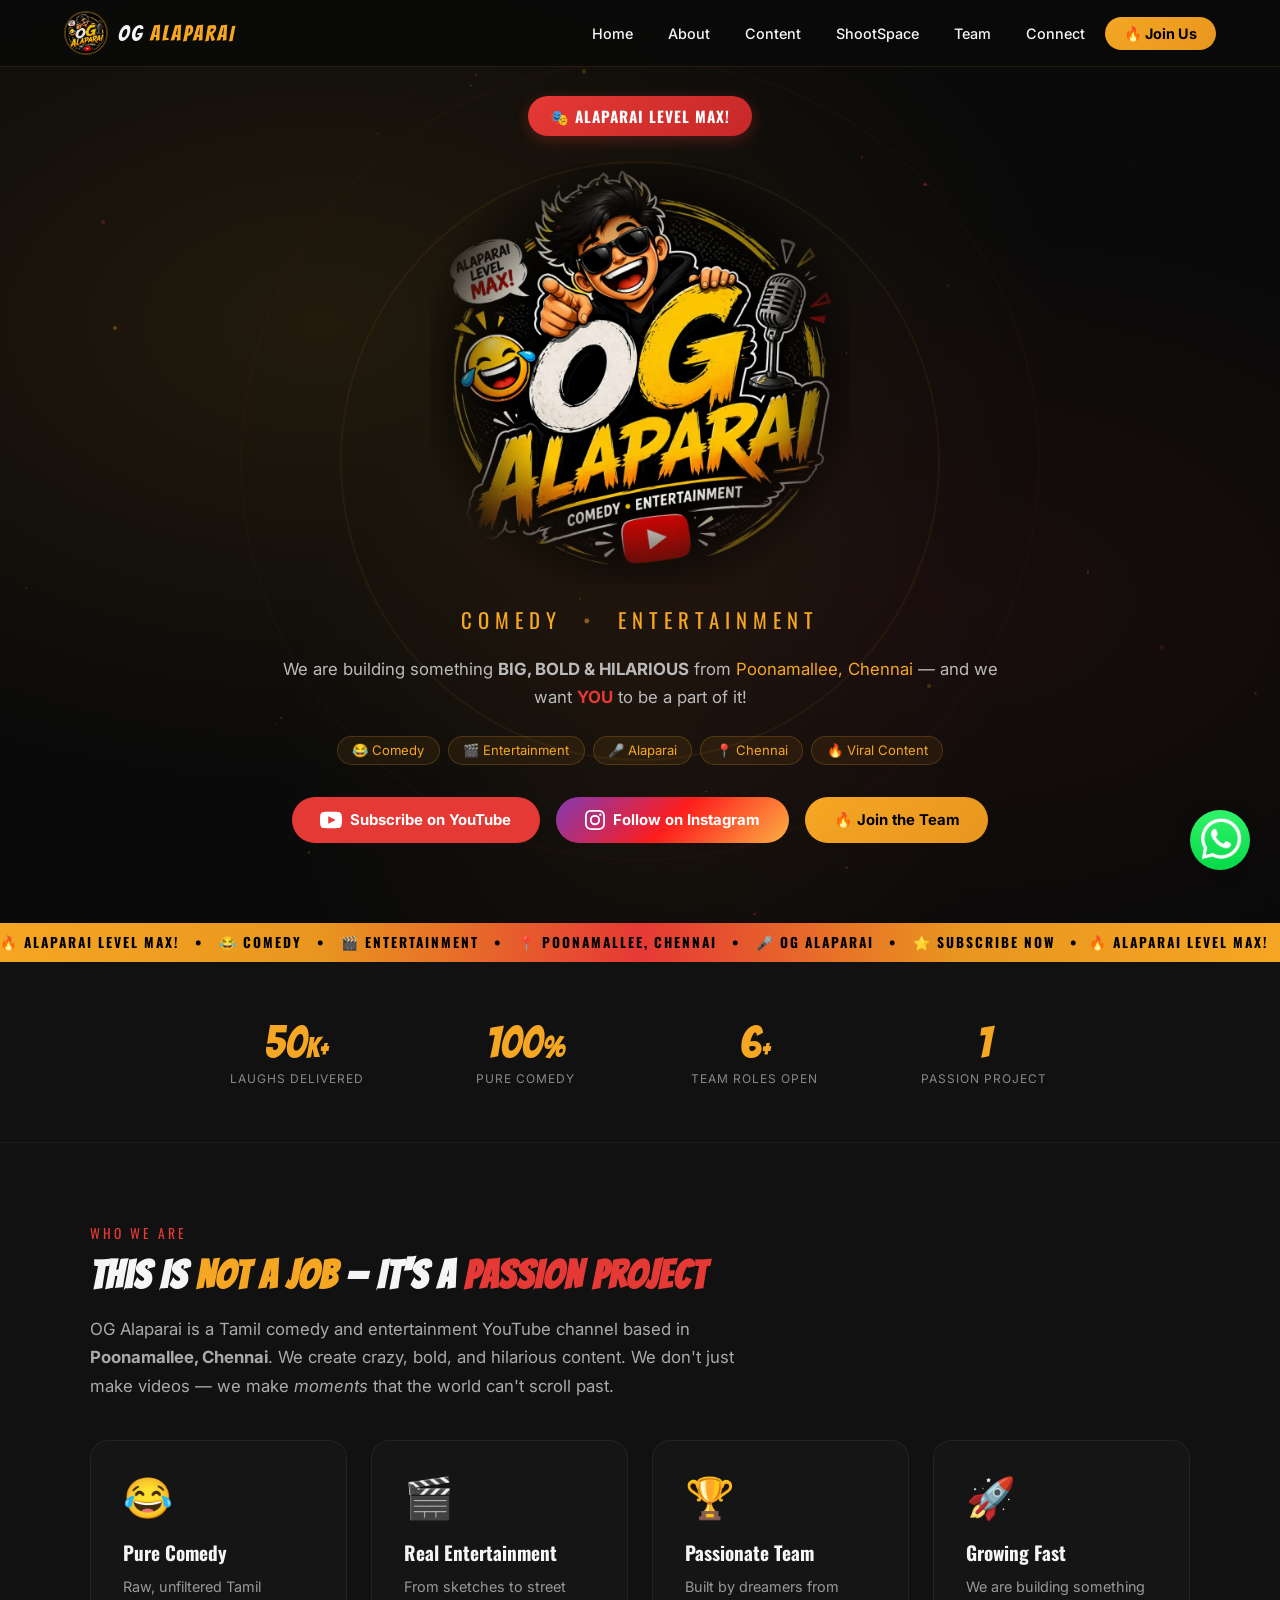
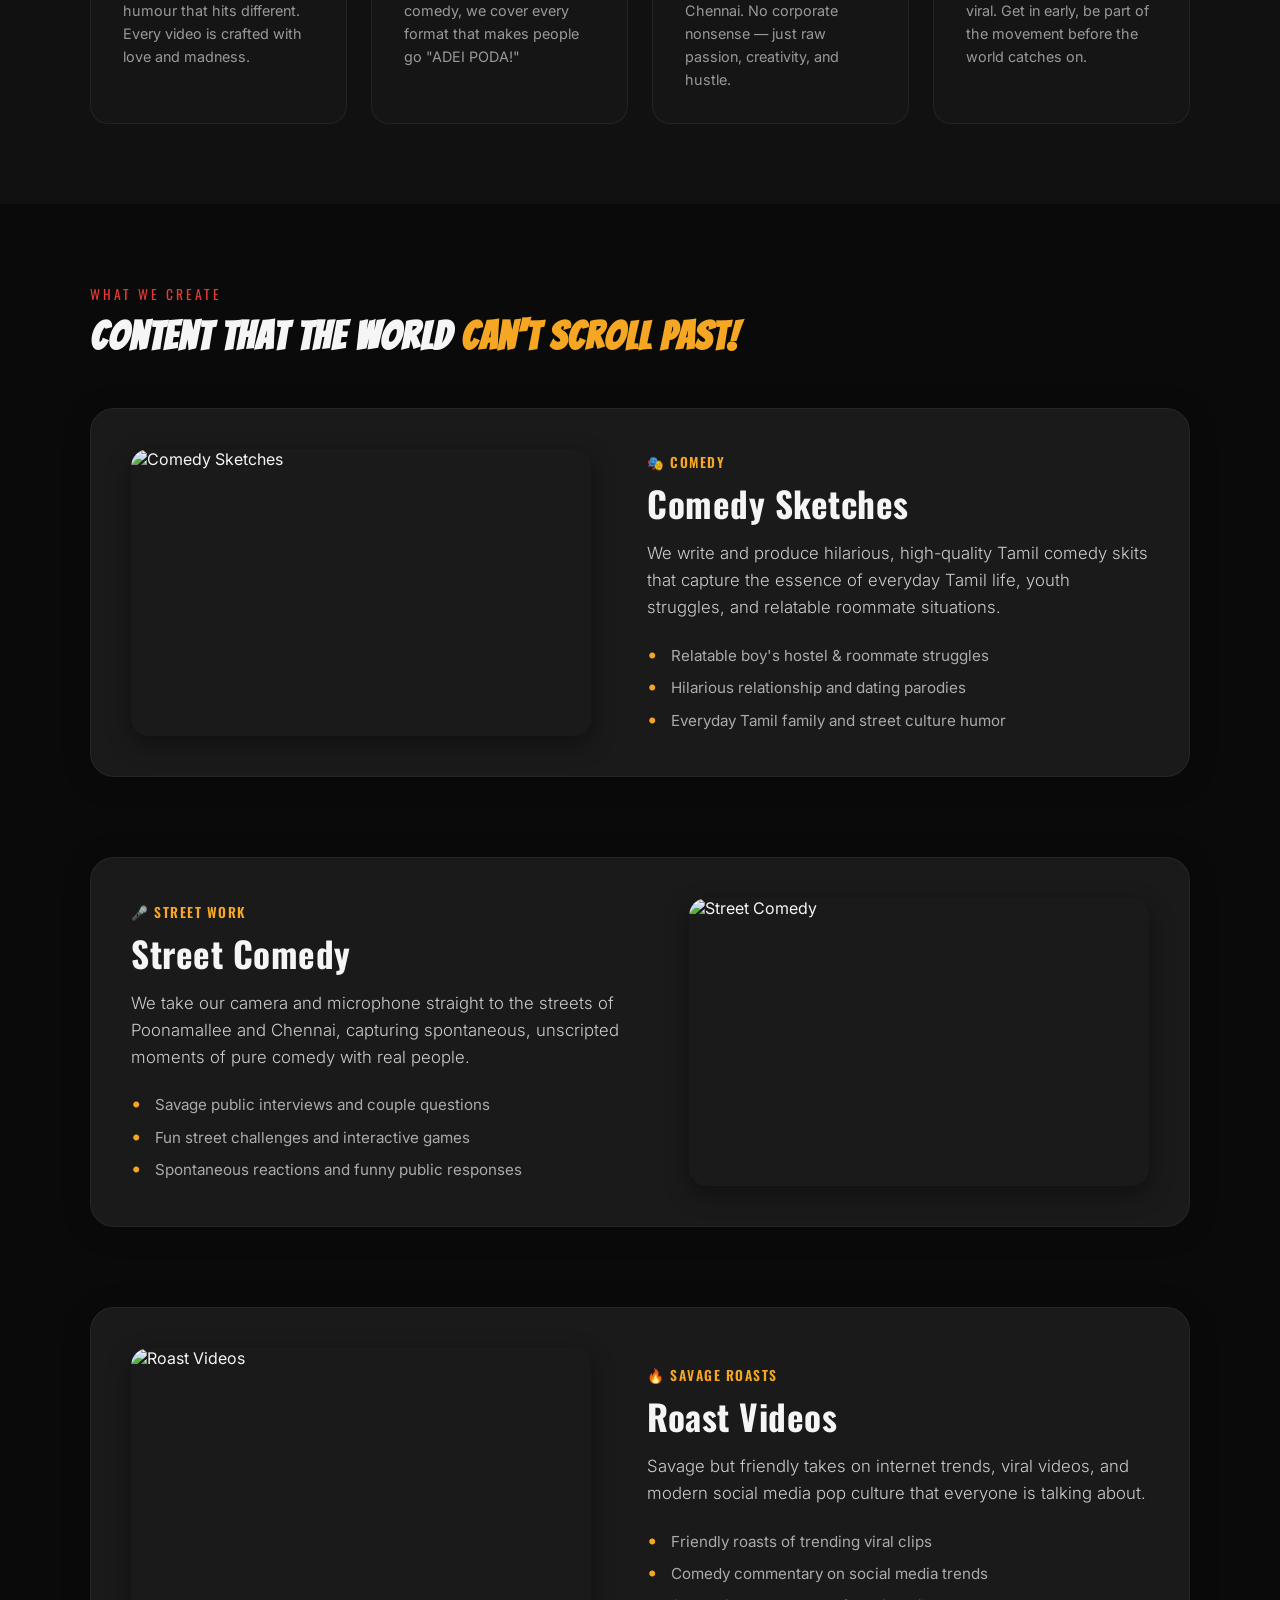
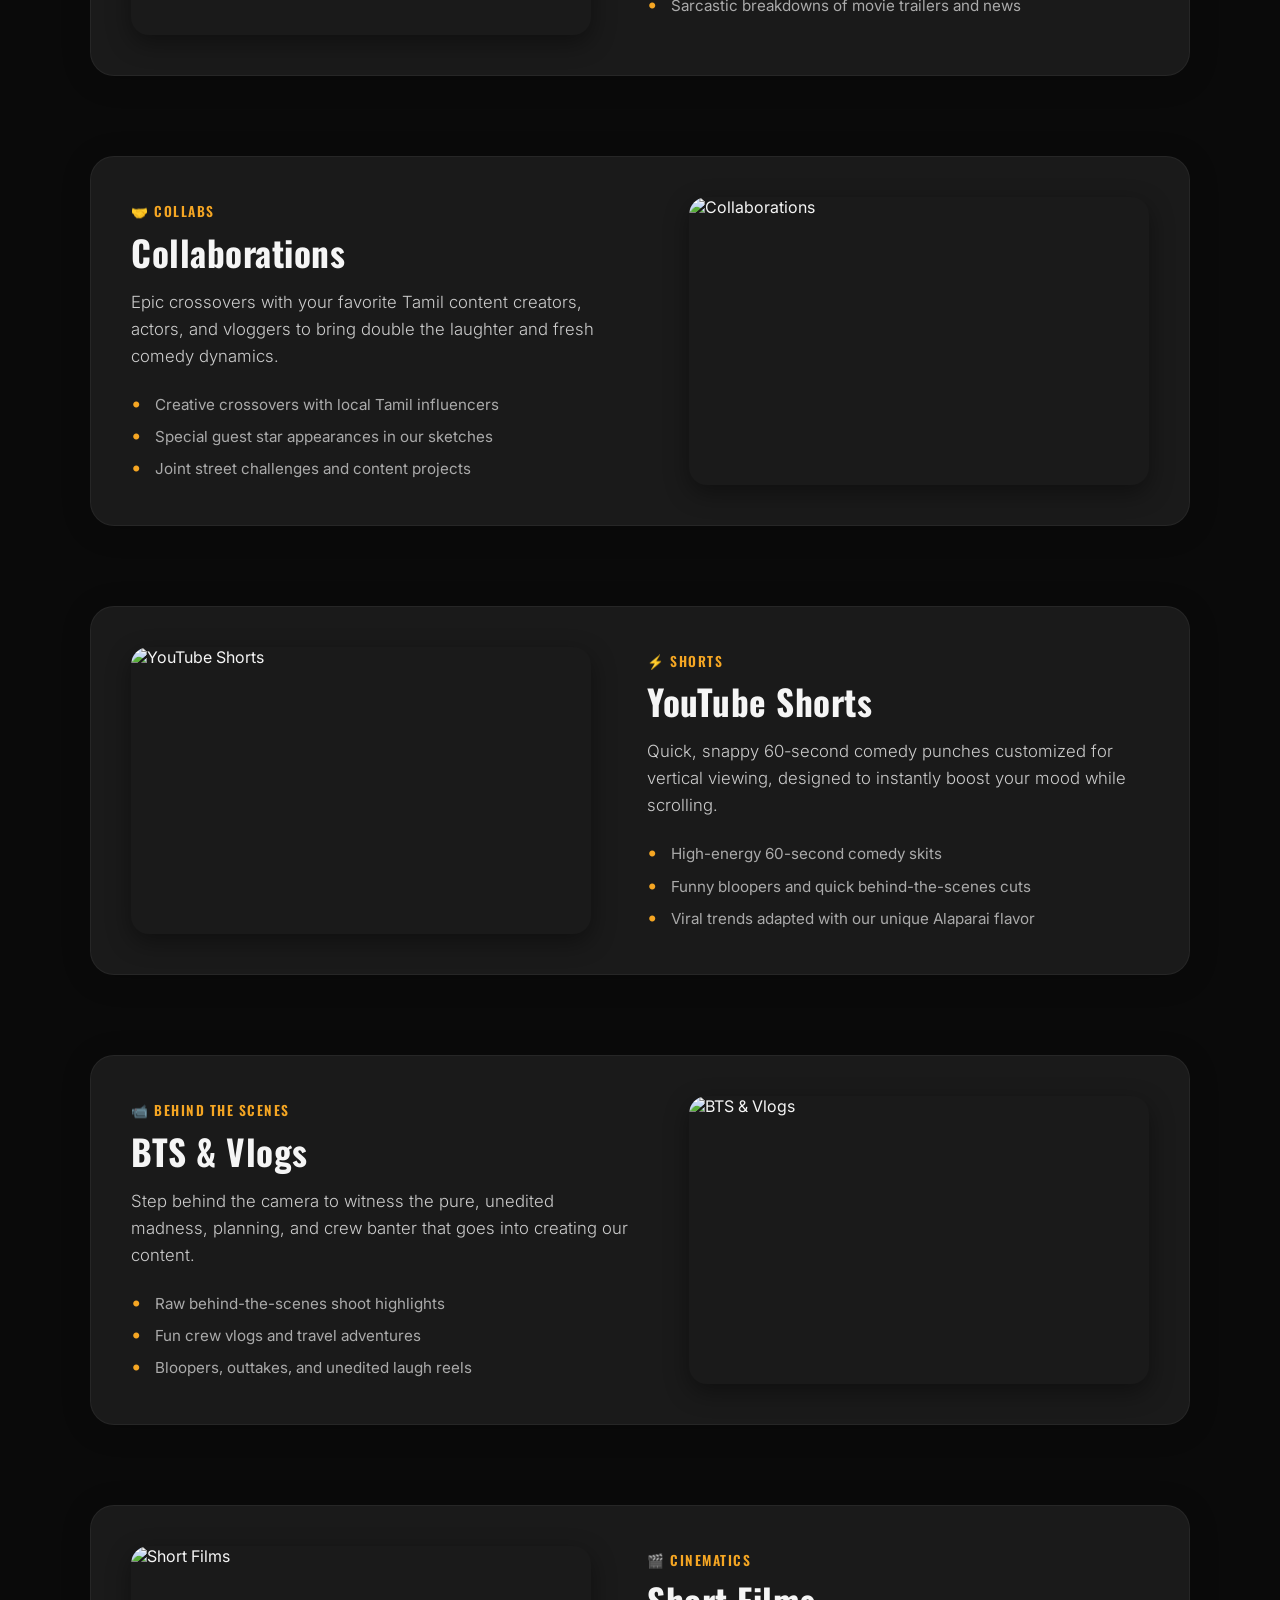
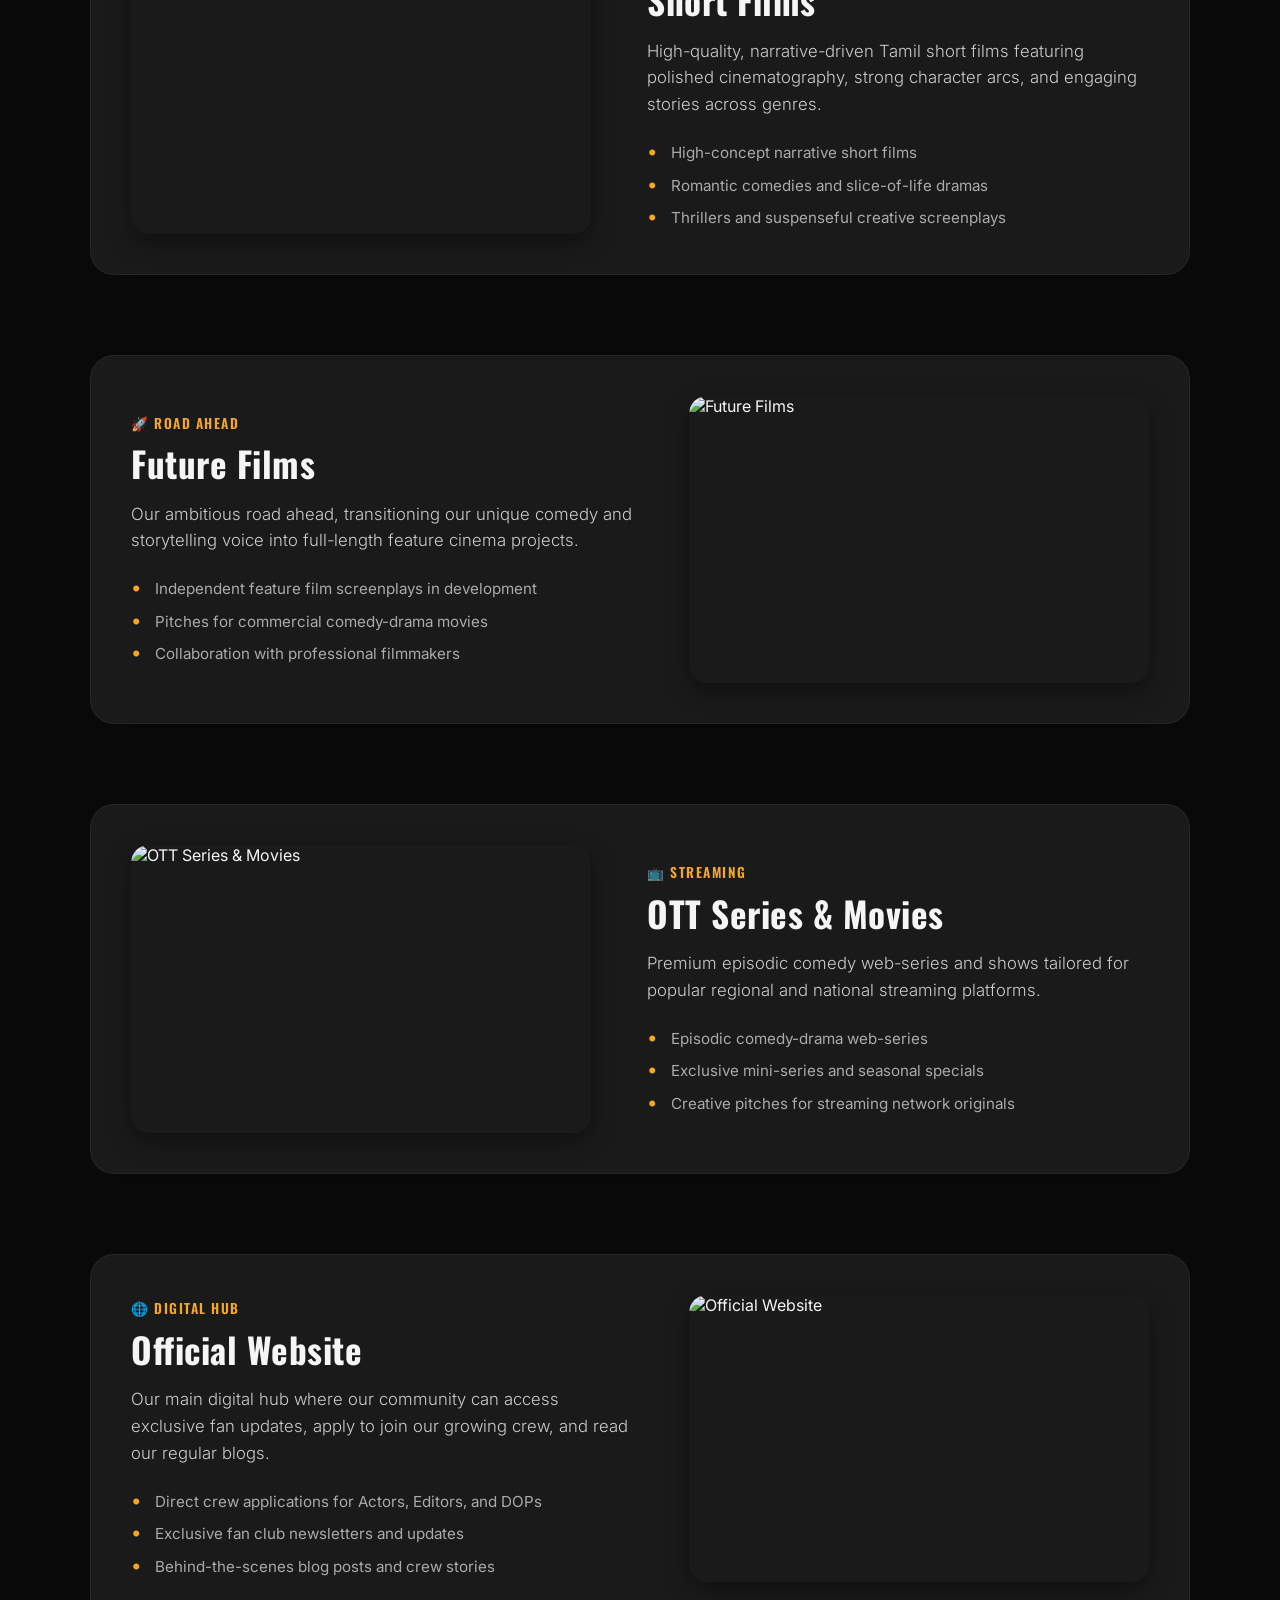
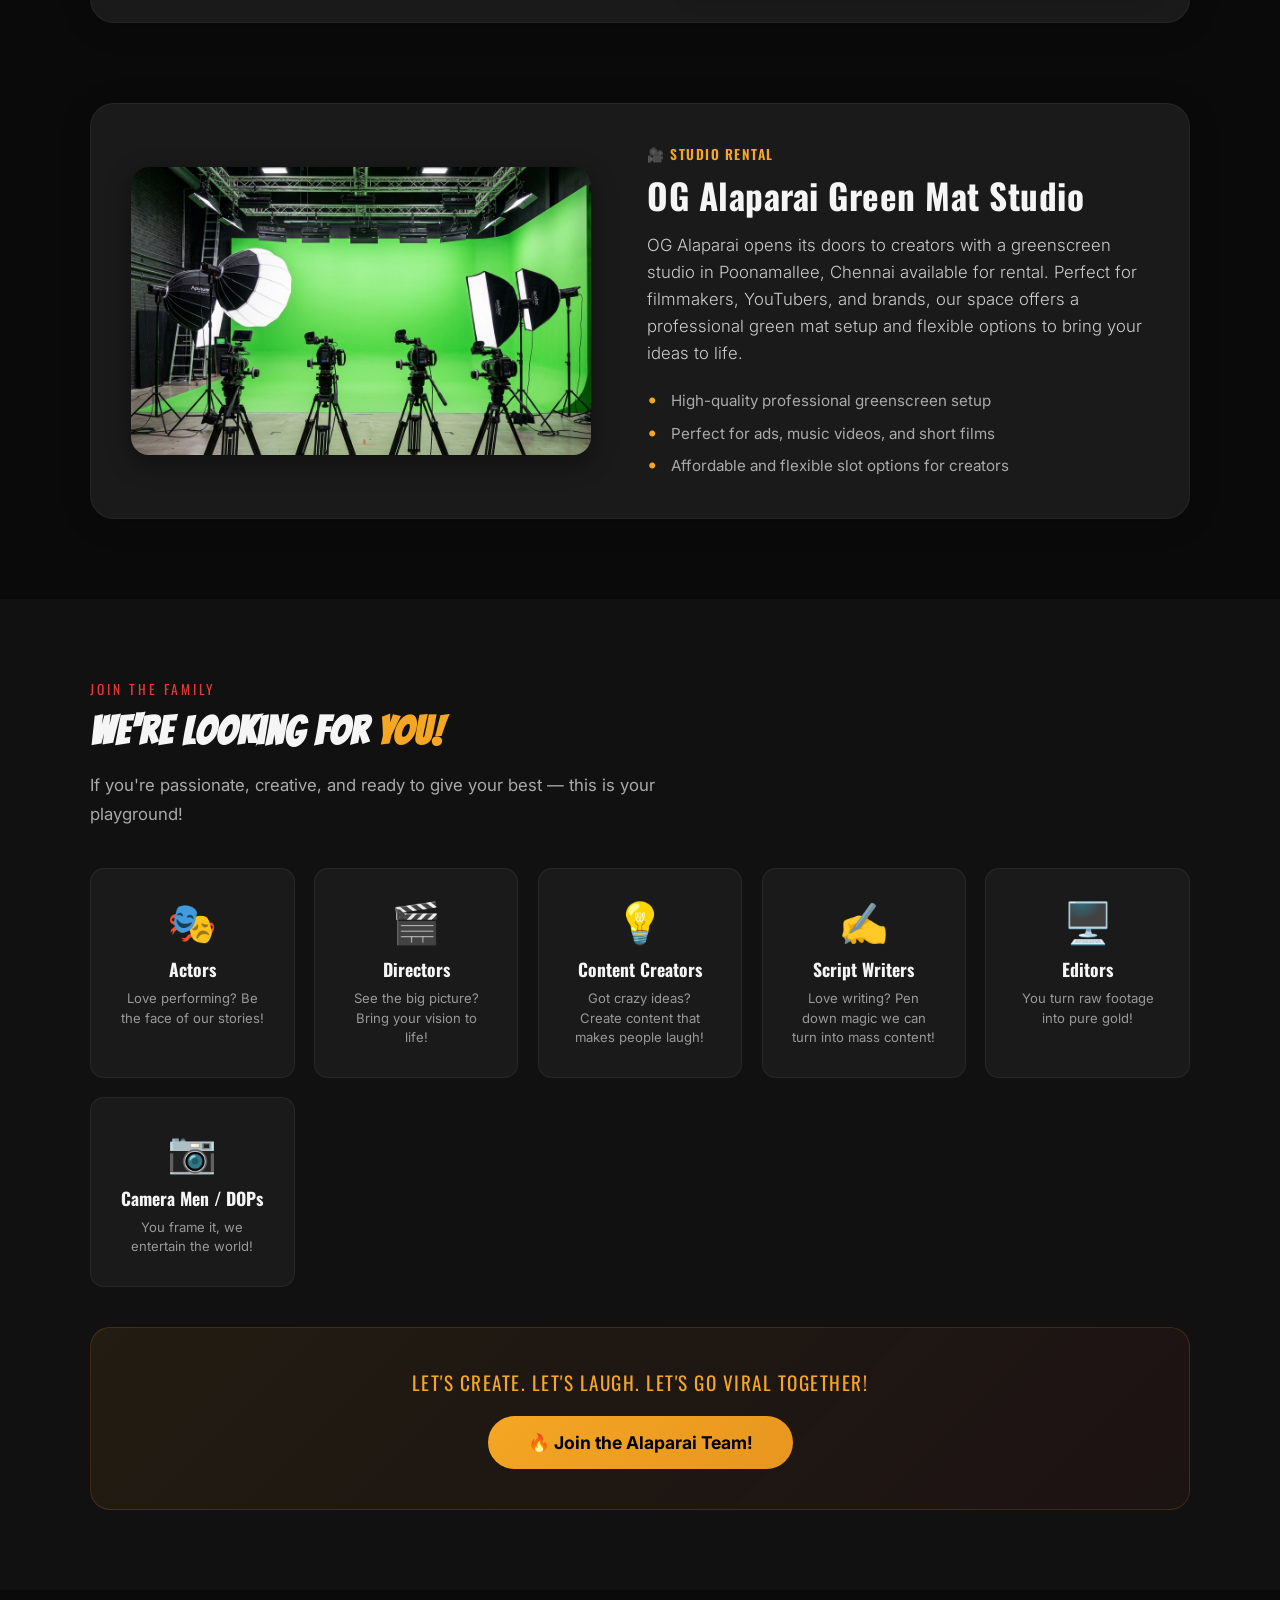
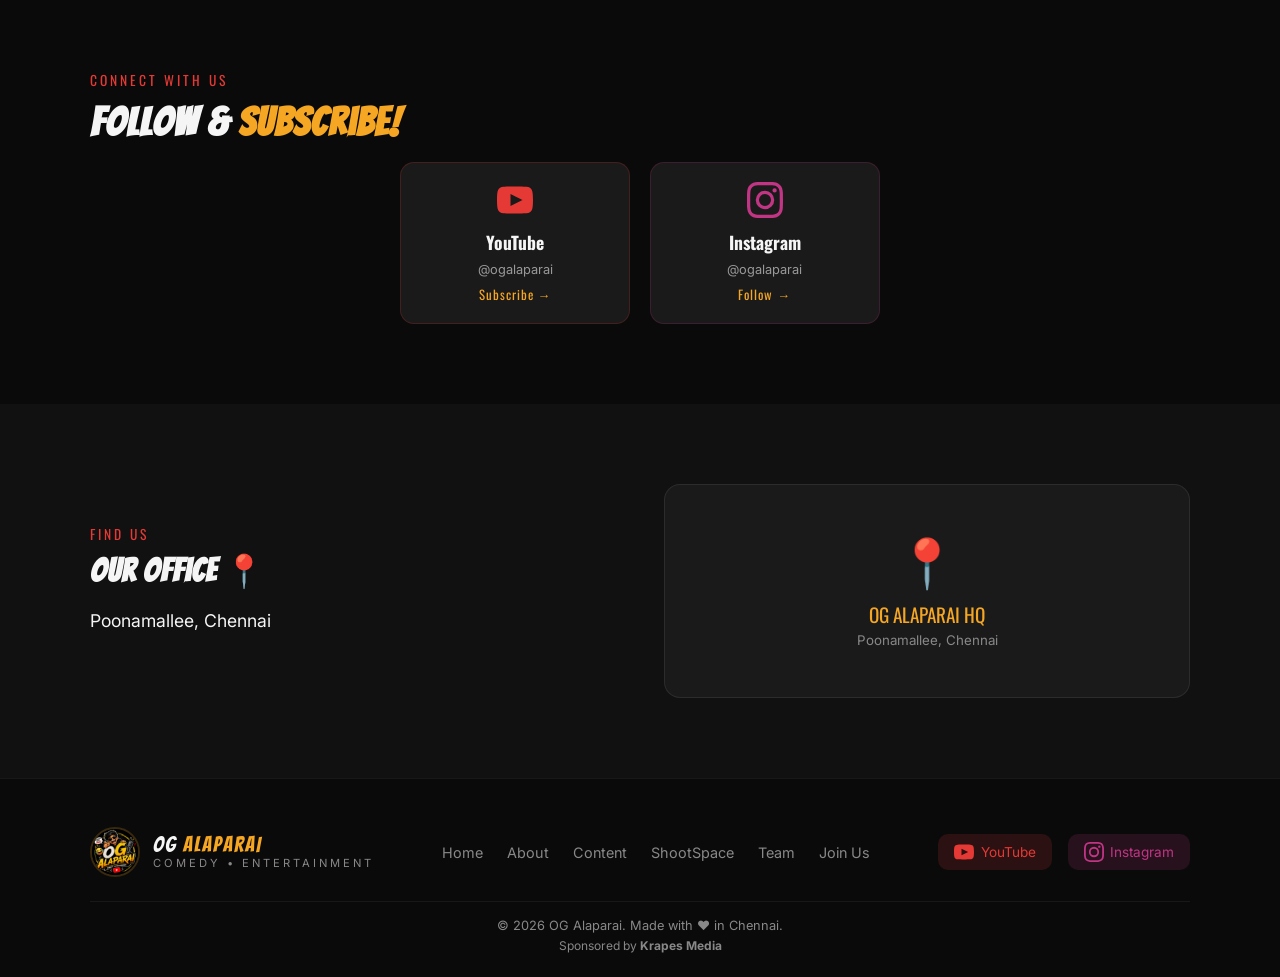
==== commit 64df7d2a: "ShootSpace added" ====
--- a/index.html
+++ b/index.html
@@ -24,6 +24,7 @@
         <li><a href="index.html" class="nav-link active">Home</a></li>
         <li><a href="about.html" class="nav-link">About</a></li>
         <li><a href="content.html" class="nav-link">Content</a></li>
+        <li><a href="shootspace.html" class="nav-link">ShootSpace</a></li>
         <li><a href="team.html" class="nav-link">Team</a></li>
         <li><a href="connect.html" class="nav-link">Connect</a></li>
         <li><a href="join.html#apply" class="nav-link nav-cta">🔥 Join Us</a></li>
@@ -433,6 +434,7 @@
           <a href="index.html">Home</a>
           <a href="about.html">About</a>
           <a href="content.html">Content</a>
+          <a href="shootspace.html">ShootSpace</a>
           <a href="team.html">Team</a>
           <a href="join.html">Join Us</a>
         </div>
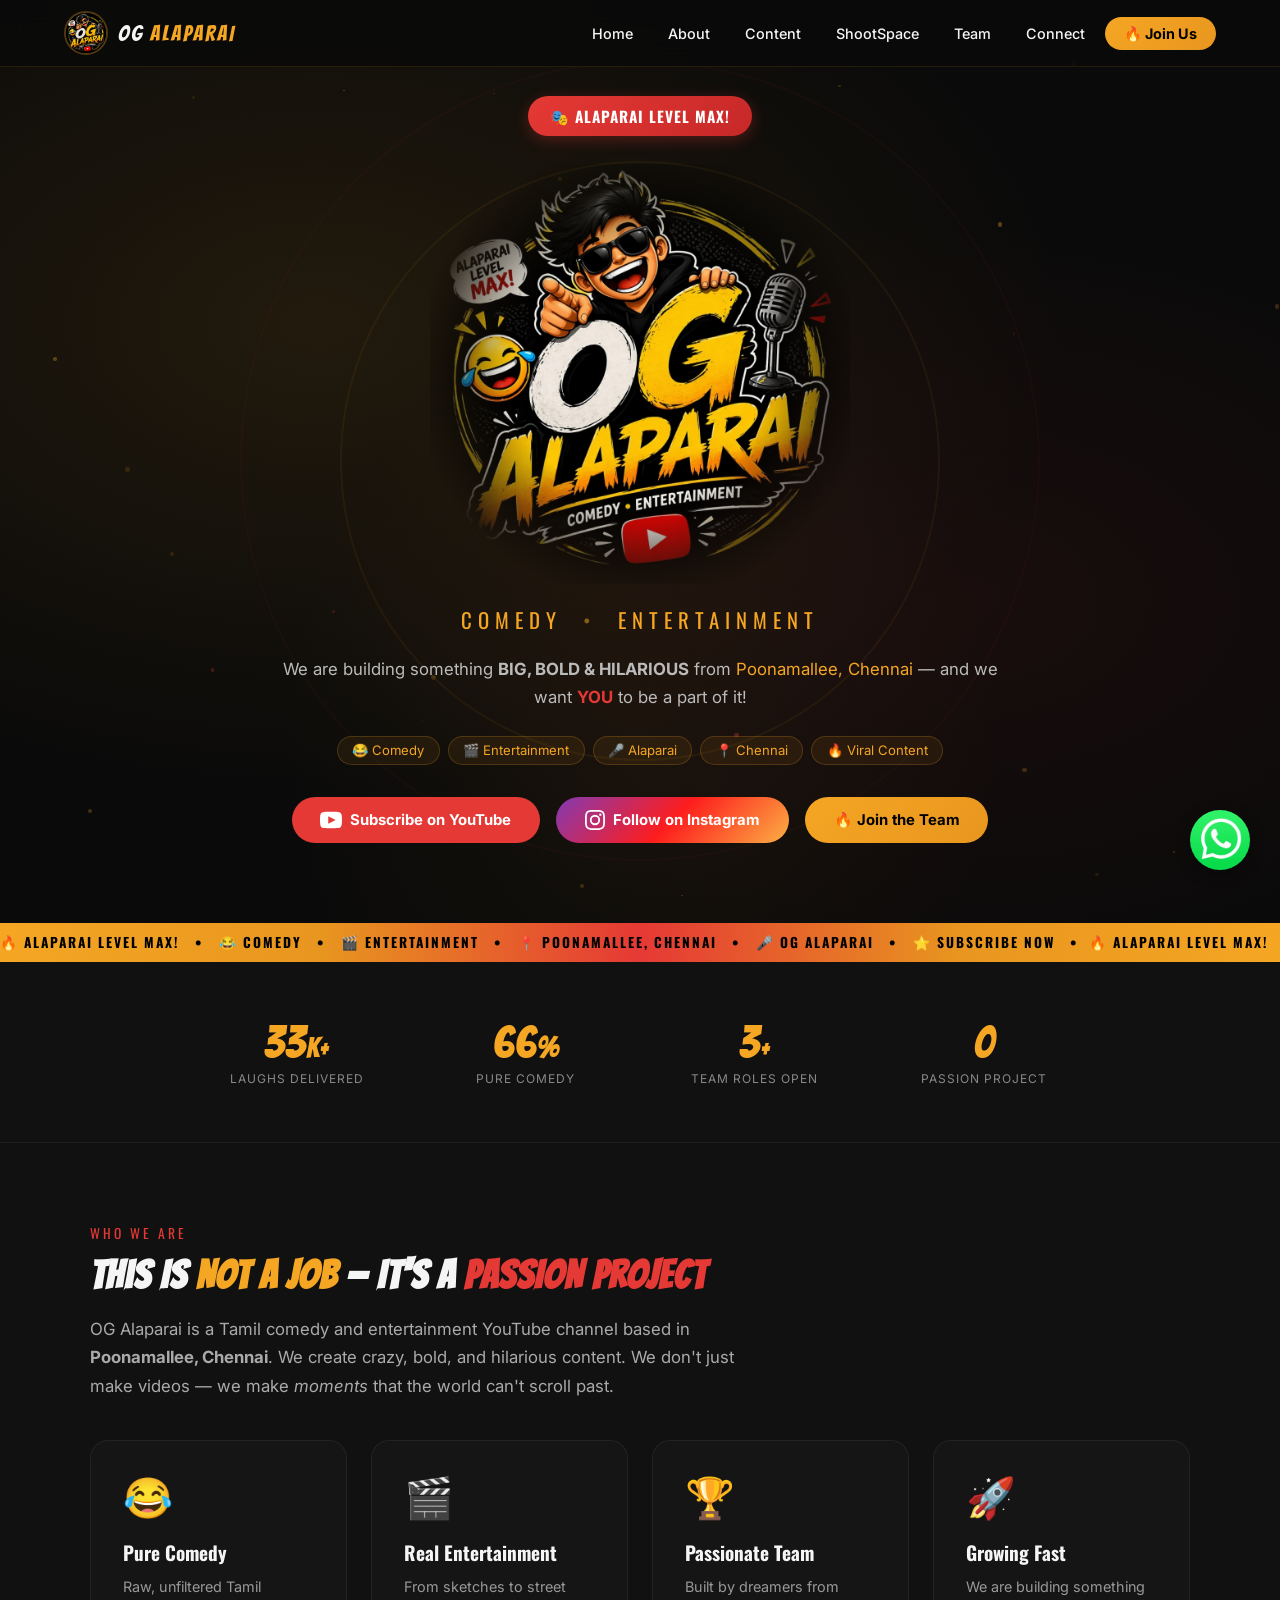
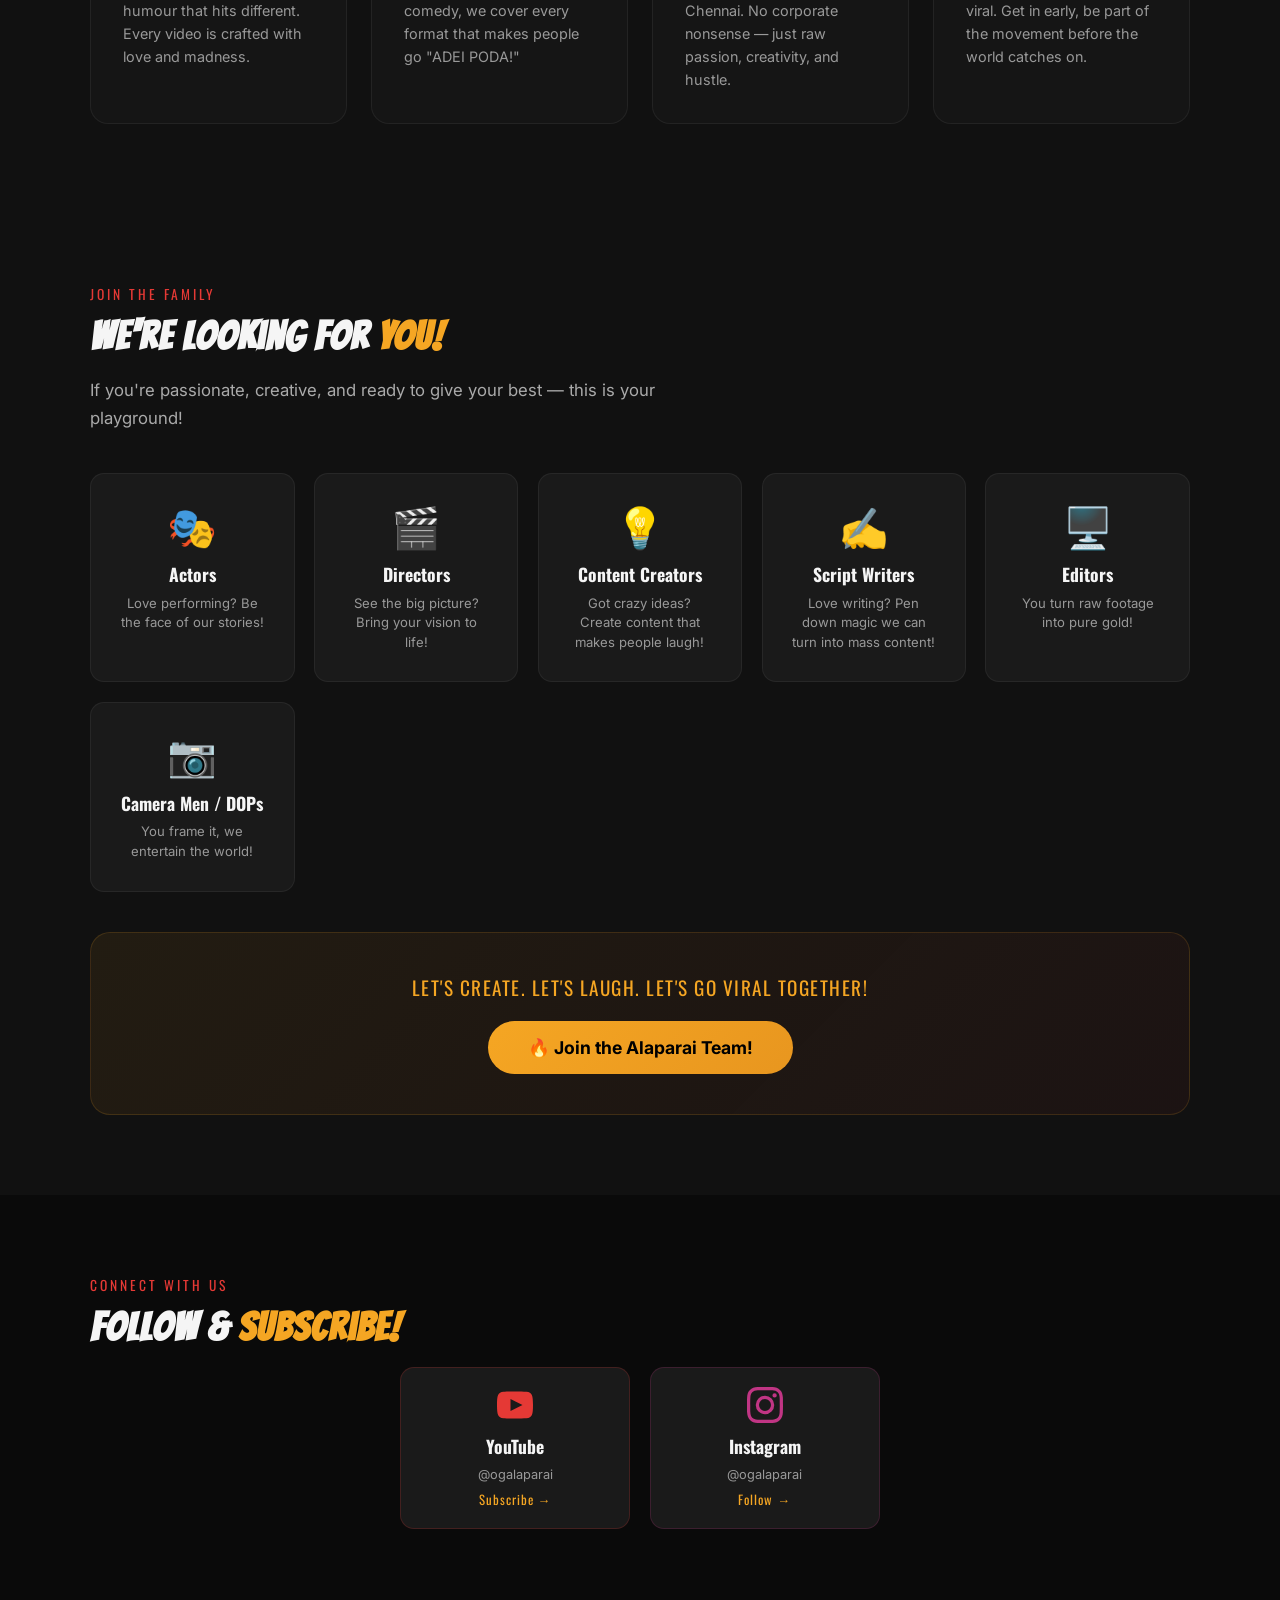
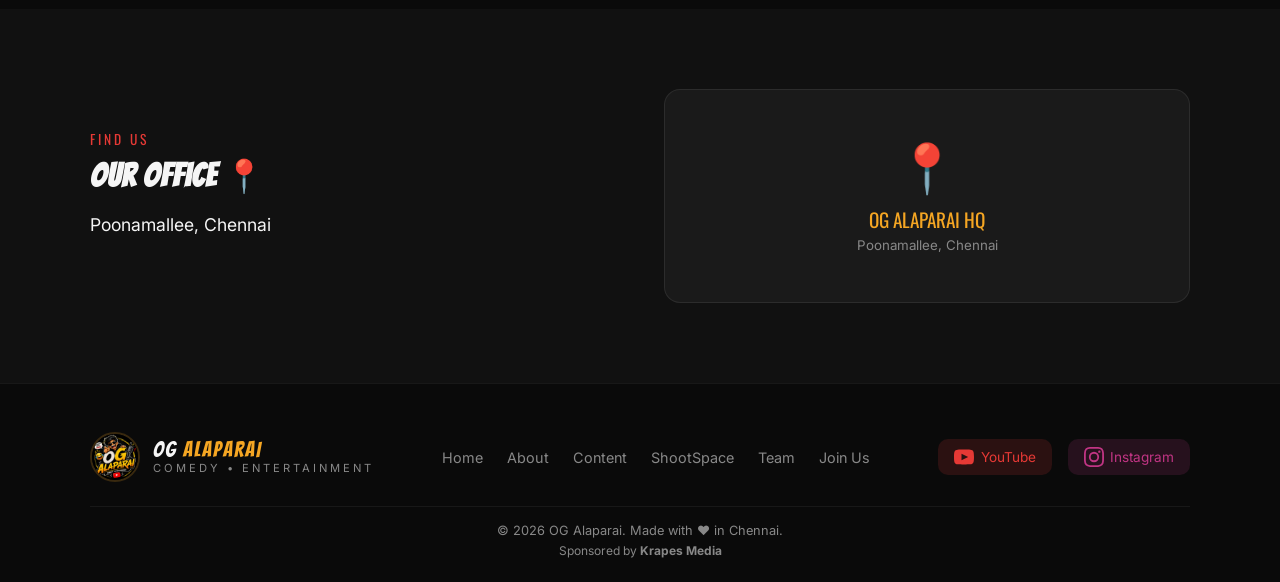
==== commit fd93f441: "Form changes" ====
--- a/index.html
+++ b/index.html
@@ -27,7 +27,7 @@
         <li><a href="shootspace.html" class="nav-link">ShootSpace</a></li>
         <li><a href="team.html" class="nav-link">Team</a></li>
         <li><a href="connect.html" class="nav-link">Connect</a></li>
-        <li><a href="join.html#apply" class="nav-link nav-cta">🔥 Join Us</a></li>
+        <li><a href="#" class="nav-link nav-cta" data-open-join-modal>🔥 Join Us</a></li>
       </ul>
       <button class="hamburger" id="hamburger" aria-label="Open menu">
         <span></span><span></span><span></span>
@@ -149,203 +149,6 @@
     </div>
   </section>
 
-  <!-- ===== CONTENT ===== -->
-  <section id="content" class="section content-section">
-    <div class="section-container">
-      <div class="section-label">WHAT WE CREATE</div>
-      <h2 class="section-title">Content That The World <span class="gold">Can't Scroll Past!</span></h2>
-
-      <div class="content-posts-list">
-        <!-- 1. Comedy Sketches -->
-        <div class="content-post" id="post-sketches">
-          <div class="post-image-container">
-            <img src="https://images.unsplash.com/photo-1517604931442-7e0c8ed2963c?auto=format&fit=crop&w=800&q=80" alt="Comedy Sketches" class="post-image" />
-          </div>
-          <div class="post-details">
-            <div class="post-badge">🎭 COMEDY</div>
-            <h3 class="post-title">Comedy Sketches</h3>
-            <p class="post-desc">We write and produce hilarious, high-quality Tamil comedy skits that capture the essence of everyday Tamil life, youth struggles, and relatable roommate situations.</p>
-            <ul class="post-list">
-              <li>Relatable boy's hostel & roommate struggles</li>
-              <li>Hilarious relationship and dating parodies</li>
-              <li>Everyday Tamil family and street culture humor</li>
-            </ul>
-          </div>
-        </div>
-
-        <!-- 2. Street Comedy -->
-        <div class="content-post" id="post-street">
-          <div class="post-image-container">
-            <img src="https://images.unsplash.com/photo-1598488035139-bdbb2231ce04?auto=format&fit=crop&w=800&q=80" alt="Street Comedy" class="post-image" />
-          </div>
-          <div class="post-details">
-            <div class="post-badge">🎤 STREET WORK</div>
-            <h3 class="post-title">Street Comedy</h3>
-            <p class="post-desc">We take our camera and microphone straight to the streets of Poonamallee and Chennai, capturing spontaneous, unscripted moments of pure comedy with real people.</p>
-            <ul class="post-list">
-              <li>Savage public interviews and couple questions</li>
-              <li>Fun street challenges and interactive games</li>
-              <li>Spontaneous reactions and funny public responses</li>
-            </ul>
-          </div>
-        </div>
-
-        <!-- 3. Roast Videos -->
-        <div class="content-post" id="post-roast">
-          <div class="post-image-container">
-            <img src="https://images.unsplash.com/photo-1506157786151-b8491531f063?auto=format&fit=crop&w=800&q=80" alt="Roast Videos" class="post-image" />
-          </div>
-          <div class="post-details">
-            <div class="post-badge">🔥 SAVAGE ROASTS</div>
-            <h3 class="post-title">Roast Videos</h3>
-            <p class="post-desc">Savage but friendly takes on internet trends, viral videos, and modern social media pop culture that everyone is talking about.</p>
-            <ul class="post-list">
-              <li>Friendly roasts of trending viral clips</li>
-              <li>Comedy commentary on social media trends</li>
-              <li>Sarcastic breakdowns of movie trailers and news</li>
-            </ul>
-          </div>
-        </div>
-
-        <!-- 4. Collaborations -->
-        <div class="content-post" id="post-collab">
-          <div class="post-image-container">
-            <img src="https://images.unsplash.com/photo-1515187029135-18ee286d815b?auto=format&fit=crop&w=800&q=80" alt="Collaborations" class="post-image" />
-          </div>
-          <div class="post-details">
-            <div class="post-badge">🤝 COLLABS</div>
-            <h3 class="post-title">Collaborations</h3>
-            <p class="post-desc">Epic crossovers with your favorite Tamil content creators, actors, and vloggers to bring double the laughter and fresh comedy dynamics.</p>
-            <ul class="post-list">
-              <li>Creative crossovers with local Tamil influencers</li>
-              <li>Special guest star appearances in our sketches</li>
-              <li>Joint street challenges and content projects</li>
-            </ul>
-          </div>
-        </div>
-
-        <!-- 5. YouTube Shorts -->
-        <div class="content-post" id="post-shorts">
-          <div class="post-image-container">
-            <img src="https://images.unsplash.com/photo-1542751371-adc38448a05e?auto=format&fit=crop&w=800&q=80" alt="YouTube Shorts" class="post-image" />
-          </div>
-          <div class="post-details">
-            <div class="post-badge">⚡ SHORTS</div>
-            <h3 class="post-title">YouTube Shorts</h3>
-            <p class="post-desc">Quick, snappy 60-second comedy punches customized for vertical viewing, designed to instantly boost your mood while scrolling.</p>
-            <ul class="post-list">
-              <li>High-energy 60-second comedy skits</li>
-              <li>Funny bloopers and quick behind-the-scenes cuts</li>
-              <li>Viral trends adapted with our unique Alaparai flavor</li>
-            </ul>
-          </div>
-        </div>
-
-        <!-- 6. BTS & Vlogs -->
-        <div class="content-post" id="post-vlogs">
-          <div class="post-image-container">
-            <img src="https://images.unsplash.com/photo-1492691527719-9d1e07e534b4?auto=format&fit=crop&w=800&q=80" alt="BTS & Vlogs" class="post-image" />
-          </div>
-          <div class="post-details">
-            <div class="post-badge">📹 BEHIND THE SCENES</div>
-            <h3 class="post-title">BTS & Vlogs</h3>
-            <p class="post-desc">Step behind the camera to witness the pure, unedited madness, planning, and crew banter that goes into creating our content.</p>
-            <ul class="post-list">
-              <li>Raw behind-the-scenes shoot highlights</li>
-              <li>Fun crew vlogs and travel adventures</li>
-              <li>Bloopers, outtakes, and unedited laugh reels</li>
-            </ul>
-          </div>
-        </div>
-
-        <!-- 7. Short Films -->
-        <div class="content-post" id="post-shortfilms">
-          <div class="post-image-container">
-            <img src="https://images.unsplash.com/photo-1485846234645-a62644f84728?auto=format&fit=crop&w=800&q=80" alt="Short Films" class="post-image" />
-          </div>
-          <div class="post-details">
-            <div class="post-badge">🎬 CINEMATICS</div>
-            <h3 class="post-title">Short Films</h3>
-            <p class="post-desc">High-quality, narrative-driven Tamil short films featuring polished cinematography, strong character arcs, and engaging stories across genres.</p>
-            <ul class="post-list">
-              <li>High-concept narrative short films</li>
-              <li>Romantic comedies and slice-of-life dramas</li>
-              <li>Thrillers and suspenseful creative screenplays</li>
-            </ul>
-          </div>
-        </div>
-
-        <!-- 8. Future Films -->
-        <div class="content-post" id="post-futurefilms">
-          <div class="post-image-container">
-            <img src="https://images.unsplash.com/photo-1451187580459-43490279c0fa?auto=format&fit=crop&w=800&q=80" alt="Future Films" class="post-image" />
-          </div>
-          <div class="post-details">
-            <div class="post-badge">🚀 ROAD AHEAD</div>
-            <h3 class="post-title">Future Films</h3>
-            <p class="post-desc">Our ambitious road ahead, transitioning our unique comedy and storytelling voice into full-length feature cinema projects.</p>
-            <ul class="post-list">
-              <li>Independent feature film screenplays in development</li>
-              <li>Pitches for commercial comedy-drama movies</li>
-              <li>Collaboration with professional filmmakers</li>
-            </ul>
-          </div>
-        </div>
-
-        <!-- 9. OTT Series & Movies -->
-        <div class="content-post" id="post-ott">
-          <div class="post-image-container">
-            <img src="https://images.unsplash.com/photo-1593305841991-05c297ba4575?auto=format&fit=crop&w=800&q=80" alt="OTT Series & Movies" class="post-image" />
-          </div>
-          <div class="post-details">
-            <div class="post-badge">📺 STREAMING</div>
-            <h3 class="post-title">OTT Series & Movies</h3>
-            <p class="post-desc">Premium episodic comedy web-series and shows tailored for popular regional and national streaming platforms.</p>
-            <ul class="post-list">
-              <li>Episodic comedy-drama web-series</li>
-              <li>Exclusive mini-series and seasonal specials</li>
-              <li>Creative pitches for streaming network originals</li>
-            </ul>
-          </div>
-        </div>
-
-        <!-- 10. Official Website -->
-        <div class="content-post" id="post-website">
-          <div class="post-image-container">
-            <img src="https://images.unsplash.com/photo-1531403009284-440f080d1e12?auto=format&fit=crop&w=800&q=80" alt="Official Website" class="post-image" />
-          </div>
-          <div class="post-details">
-            <div class="post-badge">🌐 DIGITAL HUB</div>
-            <h3 class="post-title">Official Website</h3>
-            <p class="post-desc">Our main digital hub where our community can access exclusive fan updates, apply to join our growing crew, and read our regular blogs.</p>
-            <ul class="post-list">
-              <li>Direct crew applications for Actors, Editors, and DOPs</li>
-              <li>Exclusive fan club newsletters and updates</li>
-              <li>Behind-the-scenes blog posts and crew stories</li>
-            </ul>
-          </div>
-        </div>
-
-        <!-- 11. OG Alaparai Green Mat Studio -->
-        <div class="content-post" id="post-studio-rental">
-          <div class="post-image-container">
-            <img src="studio_greenscreen.png" alt="OG Alaparai Green Mat Studio" class="post-image" />
-          </div>
-          <div class="post-details">
-            <div class="post-badge">🎥 STUDIO RENTAL</div>
-            <h3 class="post-title">OG Alaparai Green Mat Studio</h3>
-            <p class="post-desc">OG Alaparai opens its doors to creators with a greenscreen studio in Poonamallee, Chennai available for rental. Perfect for filmmakers, YouTubers, and brands, our space offers a professional green mat setup and flexible options to bring your ideas to life.</p>
-            <ul class="post-list">
-              <li>High-quality professional greenscreen setup</li>
-              <li>Perfect for ads, music videos, and short films</li>
-              <li>Affordable and flexible slot options for creators</li>
-            </ul>
-          </div>
-        </div>
-      </div>
-    </div>
-  </section>
-
   <!-- ===== TEAM ===== -->
   <section id="team" class="section team-section">
     <div class="section-container">
@@ -364,7 +167,7 @@
 
       <div class="join-cta-wrap">
         <p class="cta-text">LET'S CREATE. LET'S LAUGH. LET'S GO VIRAL TOGETHER!</p>
-        <a href="join.html#apply" class="btn btn-gold btn-large" id="join-cta-main">🔥 Join the Alaparai Team!</a>
+        <a href="#" class="btn btn-gold btn-large" id="join-cta-main" data-open-join-modal>🔥 Join the Alaparai Team!</a>
       </div>
     </div>
   </section>
@@ -456,6 +259,106 @@
     </div>
   </footer>
 
+  <!-- ===== APPLICATION FORM MODAL ===== -->
+  <div class="app-modal-overlay" id="app-modal-overlay">
+    <div class="app-modal" id="app-modal" role="dialog" aria-modal="true" aria-labelledby="app-modal-title">
+      <button class="app-modal-close" aria-label="Close modal">&#10005;</button>
+
+      <!-- Form section -->
+      <div id="app-modal-form-section">
+        <div class="app-modal-header">
+          <div class="modal-badge">🎭 APPLY NOW</div>
+          <h2 id="app-modal-title">Join The <span class="gold">ALAPARAI</span> Team!</h2>
+          <p>Fill in your details below — we'll get back to you ASAP!</p>
+        </div>
+
+        <div class="email-notice">
+          <div class="email-notice-icon">📧</div>
+          <div><strong>Send your application to:</strong> <a href="mailto:contact@ogalaparai.com">contact@ogalaparai.com</a></div>
+        </div>
+
+        <form id="app-modal-form" novalidate>
+          <div class="form-row">
+            <div class="form-group">
+              <label for="am-name">Full Name *</label>
+              <input type="text" id="am-name" name="am-fullName" placeholder="Your full name" required autocomplete="name" />
+            </div>
+            <div class="form-group">
+              <label for="am-age">Age *</label>
+              <input type="number" id="am-age" name="am-age" placeholder="Your age" min="15" max="60" required />
+            </div>
+          </div>
+
+          <div class="form-row">
+            <div class="form-group">
+              <label for="am-phone">Phone Number *</label>
+              <input type="tel" id="am-phone" name="am-phone" placeholder="+91 XXXXX XXXXX" required autocomplete="tel" />
+            </div>
+            <div class="form-group">
+              <label for="am-email">Your Email *</label>
+              <input type="email" id="am-email" name="am-email" placeholder="your@email.com" required autocomplete="email" />
+            </div>
+          </div>
+
+          <div class="form-group">
+            <label for="am-location">Location (City / Area) *</label>
+            <input type="text" id="am-location" name="am-location" placeholder="e.g. Poonamallee, Chennai" required />
+          </div>
+
+          <div class="form-group">
+            <label for="am-role">Role You're Applying For *</label>
+            <select id="am-role" name="am-role" required>
+              <option value="" disabled selected>Select your role...</option>
+              <option value="actor">🎭 Actor</option>
+              <option value="director">🎬 Director</option>
+              <option value="content-creator">💡 Content Creator</option>
+              <option value="script-writer">✍️ Script Writer</option>
+              <option value="editor">🖥️ Video Editor</option>
+              <option value="camera-dop">📷 Camera Man / DOP</option>
+              <option value="multiple">🌟 Multiple Roles</option>
+            </select>
+          </div>
+
+          <div class="form-group">
+            <label for="am-experience">Experience / Skills</label>
+            <textarea id="am-experience" name="am-experience" rows="3" placeholder="Tell us about your experience, skills, or why you want to join!"></textarea>
+          </div>
+
+          <div class="form-group">
+            <label for="am-social">Social Media / Portfolio Links</label>
+            <input type="url" id="am-social" name="am-socialLinks" placeholder="YouTube / Instagram / Portfolio link" />
+          </div>
+
+          <div class="form-group">
+            <label for="am-whyjoin">Why Do You Want to Join OG Alaparai? *</label>
+            <textarea id="am-whyjoin" name="am-whyJoin" rows="3" placeholder="Tell us what drives you and why this is YOUR playground!" required></textarea>
+          </div>
+
+          <div class="resume-section">
+            <div class="resume-icon">📄</div>
+            <div>
+              <strong>Attach Your Resume</strong>
+              <p>Email your resume to: <a href="mailto:contact@ogalaparai.com?subject=OG Alaparai Application">contact@ogalaparai.com</a></p>
+              <p class="resume-hint">Subject: "OG Alaparai – [Your Name] – [Role]"</p>
+            </div>
+          </div>
+
+          <button type="submit" class="btn btn-gold btn-large btn-submit-modal" id="app-modal-submit-btn">
+            🔥 Submit My Application
+          </button>
+        </form>
+      </div>
+
+      <!-- Success section -->
+      <div class="app-modal-success" id="app-modal-success">
+        <div class="success-icon">🎉</div>
+        <h3>Application Submitted!</h3>
+        <p>Thank you! Your response has been received. We'll reach out to you soon. 🔥</p>
+        <button class="btn btn-gold" id="app-modal-success-close">Awesome, Close!</button>
+      </div>
+    </div>
+  </div>
+
   <script src="script.js"></script>
 </body>
 </html>
--- a/style.css
+++ b/style.css
@@ -2390,4 +2390,260 @@
 }
 
 
+/* ===== APPLICATION FORM MODAL ===== */
+.app-modal-overlay {
+  position: fixed;
+  inset: 0;
+  z-index: 9000;
+  background: rgba(0, 0, 0, 0.78);
+  backdrop-filter: blur(6px);
+  display: flex;
+  align-items: center;
+  justify-content: center;
+  padding: 1rem;
+  opacity: 0;
+  pointer-events: none;
+  transition: opacity 0.3s ease;
+}
+
+.app-modal-overlay.open {
+  opacity: 1;
+  pointer-events: all;
+}
+
+.app-modal {
+  background: #111;
+  border: 1px solid rgba(245, 166, 35, 0.2);
+  border-radius: 20px;
+  width: 100%;
+  max-width: 640px;
+  max-height: 90vh;
+  overflow-y: auto;
+  padding: 2.2rem 2rem 2rem;
+  position: relative;
+  transform: translateY(40px) scale(0.97);
+  transition: transform 0.35s cubic-bezier(.22,.68,0,1.2), opacity 0.3s ease;
+  opacity: 0;
+  scrollbar-width: thin;
+  scrollbar-color: rgba(245,166,35,.3) transparent;
+}
+
+.app-modal::-webkit-scrollbar { width: 5px; }
+.app-modal::-webkit-scrollbar-track { background: transparent; }
+.app-modal::-webkit-scrollbar-thumb { background: rgba(245,166,35,.3); border-radius: 4px; }
+
+.app-modal-overlay.open .app-modal {
+  transform: translateY(0) scale(1);
+  opacity: 1;
+}
+
+.app-modal-close {
+  position: absolute;
+  top: 1rem;
+  right: 1.1rem;
+  background: rgba(255,255,255,.06);
+  border: 1px solid rgba(255,255,255,.1);
+  color: #fff;
+  width: 34px;
+  height: 34px;
+  border-radius: 50%;
+  font-size: 1.1rem;
+  cursor: pointer;
+  display: flex;
+  align-items: center;
+  justify-content: center;
+  transition: background 0.2s, transform 0.2s;
+  line-height: 1;
+}
+
+.app-modal-close:hover {
+  background: rgba(229,57,53,.3);
+  transform: rotate(90deg);
+}
+
+.app-modal-header {
+  text-align: center;
+  margin-bottom: 1.6rem;
+  padding-right: 2rem;
+}
+
+.app-modal-header .modal-badge {
+  display: inline-block;
+  background: linear-gradient(135deg, var(--red), #c62828);
+  color: #fff;
+  padding: .3rem 1rem;
+  border-radius: 20px;
+  font-family: var(--font-heading);
+  font-size: .8rem;
+  letter-spacing: 1.5px;
+  margin-bottom: .7rem;
+}
+
+.app-modal-header h2 {
+  font-family: var(--font-display);
+  font-size: 2rem;
+  letter-spacing: 1px;
+  line-height: 1.2;
+}
+
+.app-modal-header p {
+  color: #888;
+  font-size: .88rem;
+  margin-top: .4rem;
+}
+
+/* Email notice inside modal */
+.app-modal .email-notice {
+  display: flex;
+  align-items: center;
+  gap: .8rem;
+  background: rgba(245,166,35,.06);
+  border: 1px solid rgba(245,166,35,.15);
+  border-radius: 10px;
+  padding: .8rem 1rem;
+  margin-bottom: 1.4rem;
+  font-size: .85rem;
+  color: #ccc;
+}
+
+.app-modal .email-notice .email-notice-icon { font-size: 1.4rem; }
+.app-modal .email-notice a { color: var(--gold); font-weight: 600; }
+
+/* Form rows & groups */
+.app-modal .form-row {
+  display: grid;
+  grid-template-columns: 1fr 1fr;
+  gap: 1rem;
+  margin-bottom: 1rem;
+}
+
+.app-modal .form-group {
+  display: flex;
+  flex-direction: column;
+  gap: .4rem;
+  margin-bottom: 1rem;
+}
+
+.app-modal .form-group:last-child { margin-bottom: 0; }
+
+.app-modal .form-group label {
+  font-size: .82rem;
+  font-weight: 600;
+  color: #ccc;
+  letter-spacing: .3px;
+}
+
+.app-modal .form-group input,
+.app-modal .form-group select,
+.app-modal .form-group textarea {
+  background: rgba(255,255,255,.04);
+  border: 1px solid rgba(255,255,255,.1);
+  border-radius: 10px;
+  color: var(--white);
+  font-family: var(--font-body);
+  font-size: .9rem;
+  padding: .7rem 1rem;
+  outline: none;
+  transition: border-color .2s, box-shadow .2s;
+  width: 100%;
+}
+
+.app-modal .form-group input:focus,
+.app-modal .form-group select:focus,
+.app-modal .form-group textarea:focus {
+  border-color: var(--gold);
+  box-shadow: 0 0 0 3px rgba(245,166,35,.1);
+}
+
+.app-modal .form-group select {
+  appearance: none;
+  -webkit-appearance: none;
+  background-image: url("data:image/svg+xml,%3Csvg xmlns='http://www.w3.org/2000/svg' width='12' height='12' fill='%23f5a623' viewBox='0 0 16 16'%3E%3Cpath d='M7.247 11.14L2.451 5.658C1.885 5.013 2.345 4 3.204 4h9.592a1 1 0 0 1 .753 1.659l-4.796 5.48a1 1 0 0 1-1.506 0z'/%3E%3C/svg%3E");
+  background-repeat: no-repeat;
+  background-position: right 1rem center;
+  padding-right: 2.5rem;
+  cursor: pointer;
+}
+
+.app-modal .form-group select option { background: #1a1a1a; color: #fff; }
+
+.app-modal .form-group input::placeholder,
+.app-modal .form-group textarea::placeholder { color: #555; }
+
+.app-modal .form-group.has-error input,
+.app-modal .form-group.has-error select,
+.app-modal .form-group.has-error textarea {
+  border-color: var(--red);
+  box-shadow: 0 0 0 3px rgba(229,57,53,.1);
+}
+
+.app-modal .error-message {
+  font-size: .75rem;
+  color: var(--red);
+  margin-top: .2rem;
+}
+
+/* Resume hint */
+.app-modal .resume-section {
+  display: flex;
+  gap: .8rem;
+  align-items: flex-start;
+  background: rgba(255,255,255,.03);
+  border: 1px dashed rgba(255,255,255,.1);
+  border-radius: 10px;
+  padding: .9rem 1rem;
+  margin: 1rem 0;
+  font-size: .83rem;
+  color: #999;
+}
+
+.app-modal .resume-section .resume-icon { font-size: 1.4rem; flex-shrink: 0; }
+.app-modal .resume-section a { color: var(--gold); font-weight: 600; }
+.app-modal .resume-hint { font-size: .75rem; color: #666; margin-top: .3rem; }
+
+/* Submit button */
+.app-modal .btn-submit-modal {
+  width: 100%;
+  justify-content: center;
+  margin-top: .5rem;
+}
+
+/* Success state inside modal */
+.app-modal-success {
+  text-align: center;
+  padding: 2rem 1rem;
+  display: none;
+}
+
+.app-modal-success .success-icon {
+  font-size: 3.5rem;
+  margin-bottom: 1rem;
+  animation: popIn .4s cubic-bezier(.22,.68,0,1.4);
+}
+
+@keyframes popIn {
+  from { transform: scale(.4); opacity: 0; }
+  to   { transform: scale(1); opacity: 1; }
+}
+
+.app-modal-success h3 {
+  font-family: var(--font-heading);
+  font-size: 1.8rem;
+  color: var(--gold);
+  margin-bottom: .5rem;
+}
+
+.app-modal-success p { color: #aaa; margin-bottom: 1.5rem; }
+
+/* Mobile */
+@media (max-width: 540px) {
+  .app-modal {
+    padding: 1.6rem 1.2rem 1.4rem;
+    border-radius: 16px;
+  }
+  .app-modal .form-row {
+    grid-template-columns: 1fr;
+  }
+  .app-modal-header h2 { font-size: 1.6rem; }
+}
 
